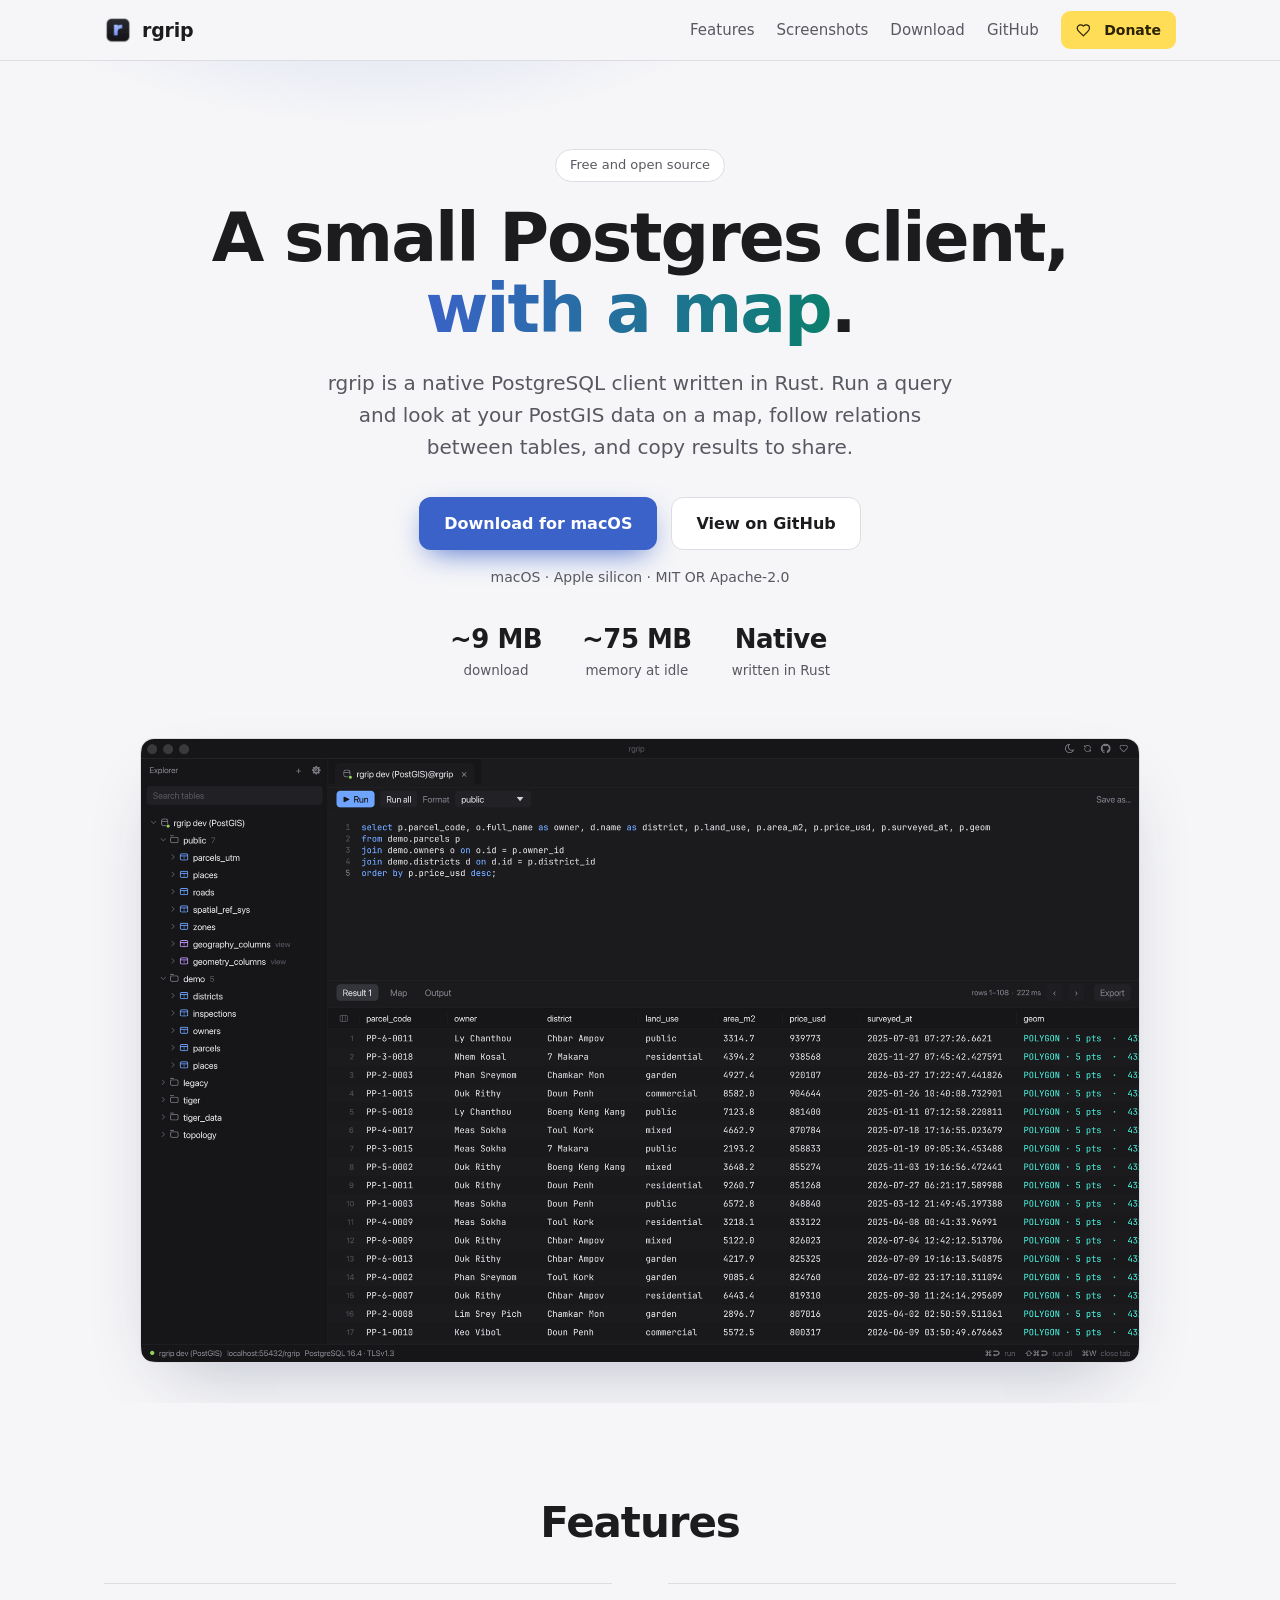
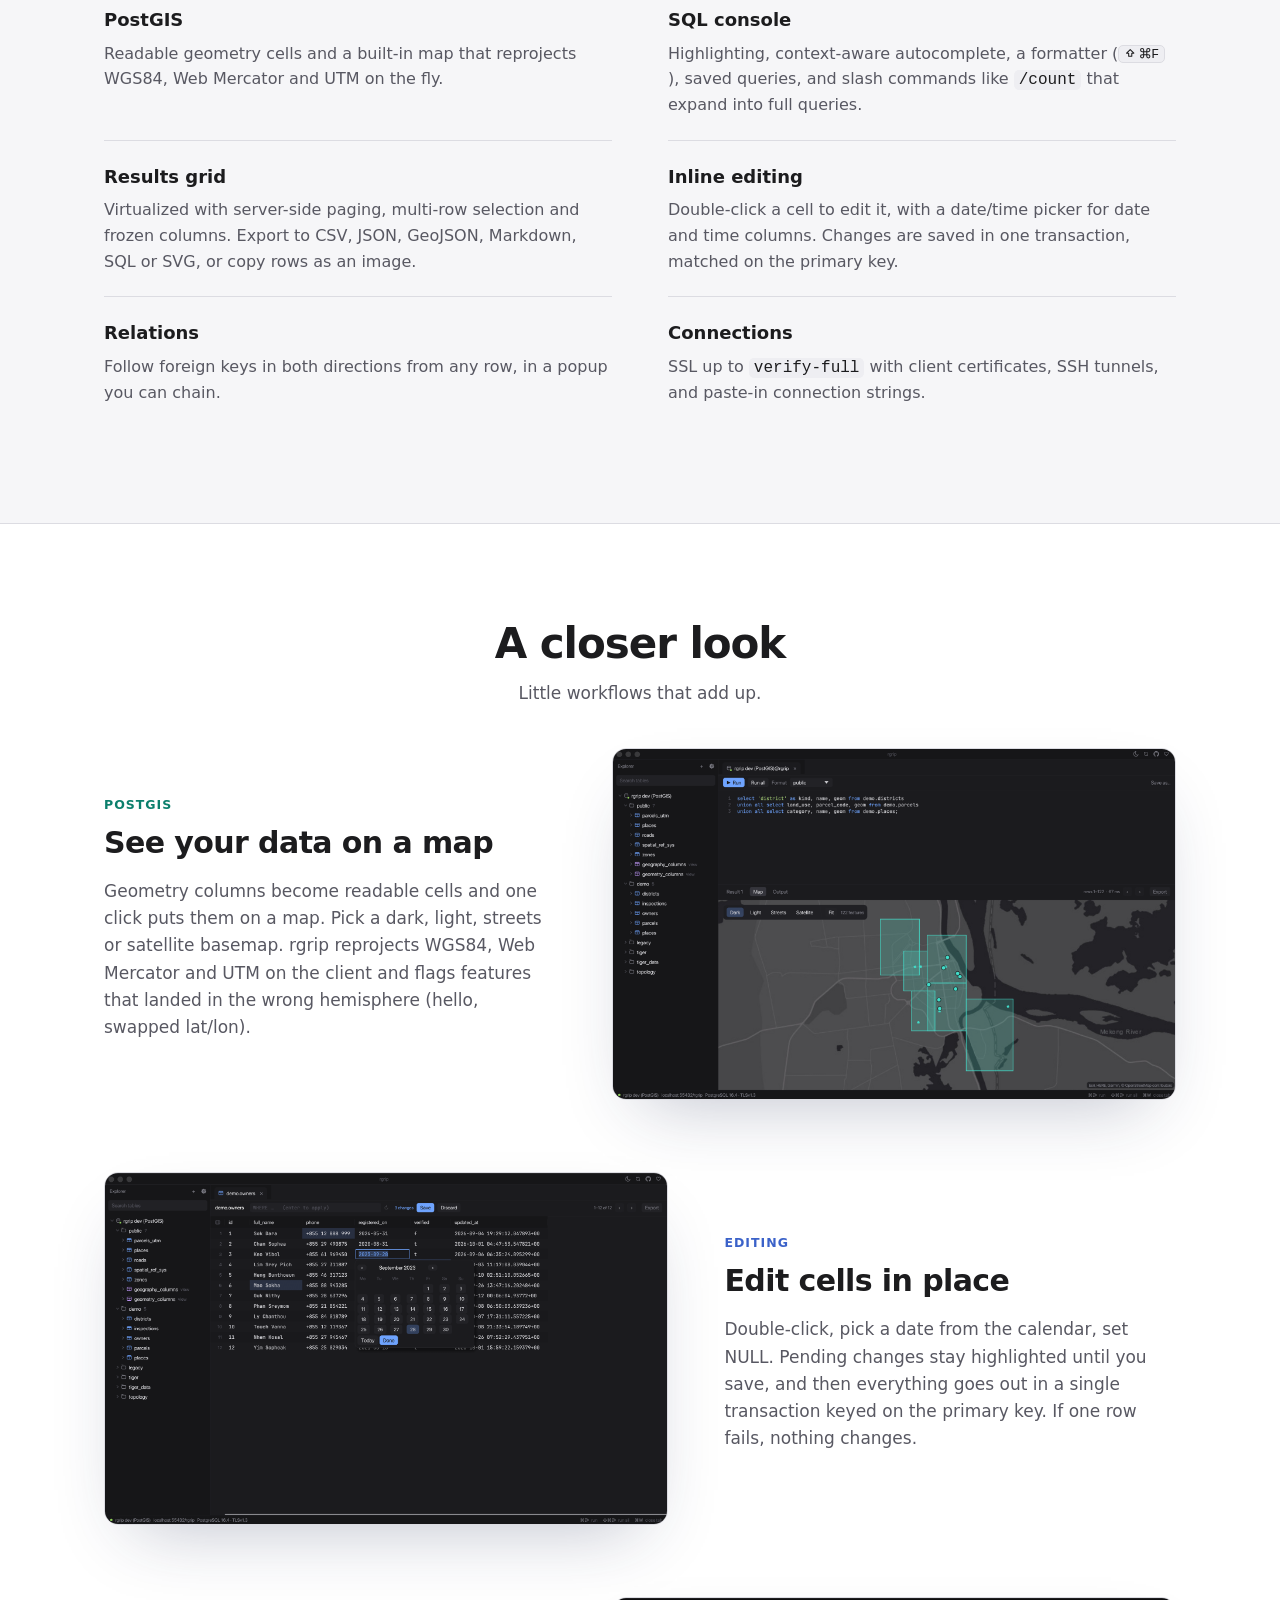
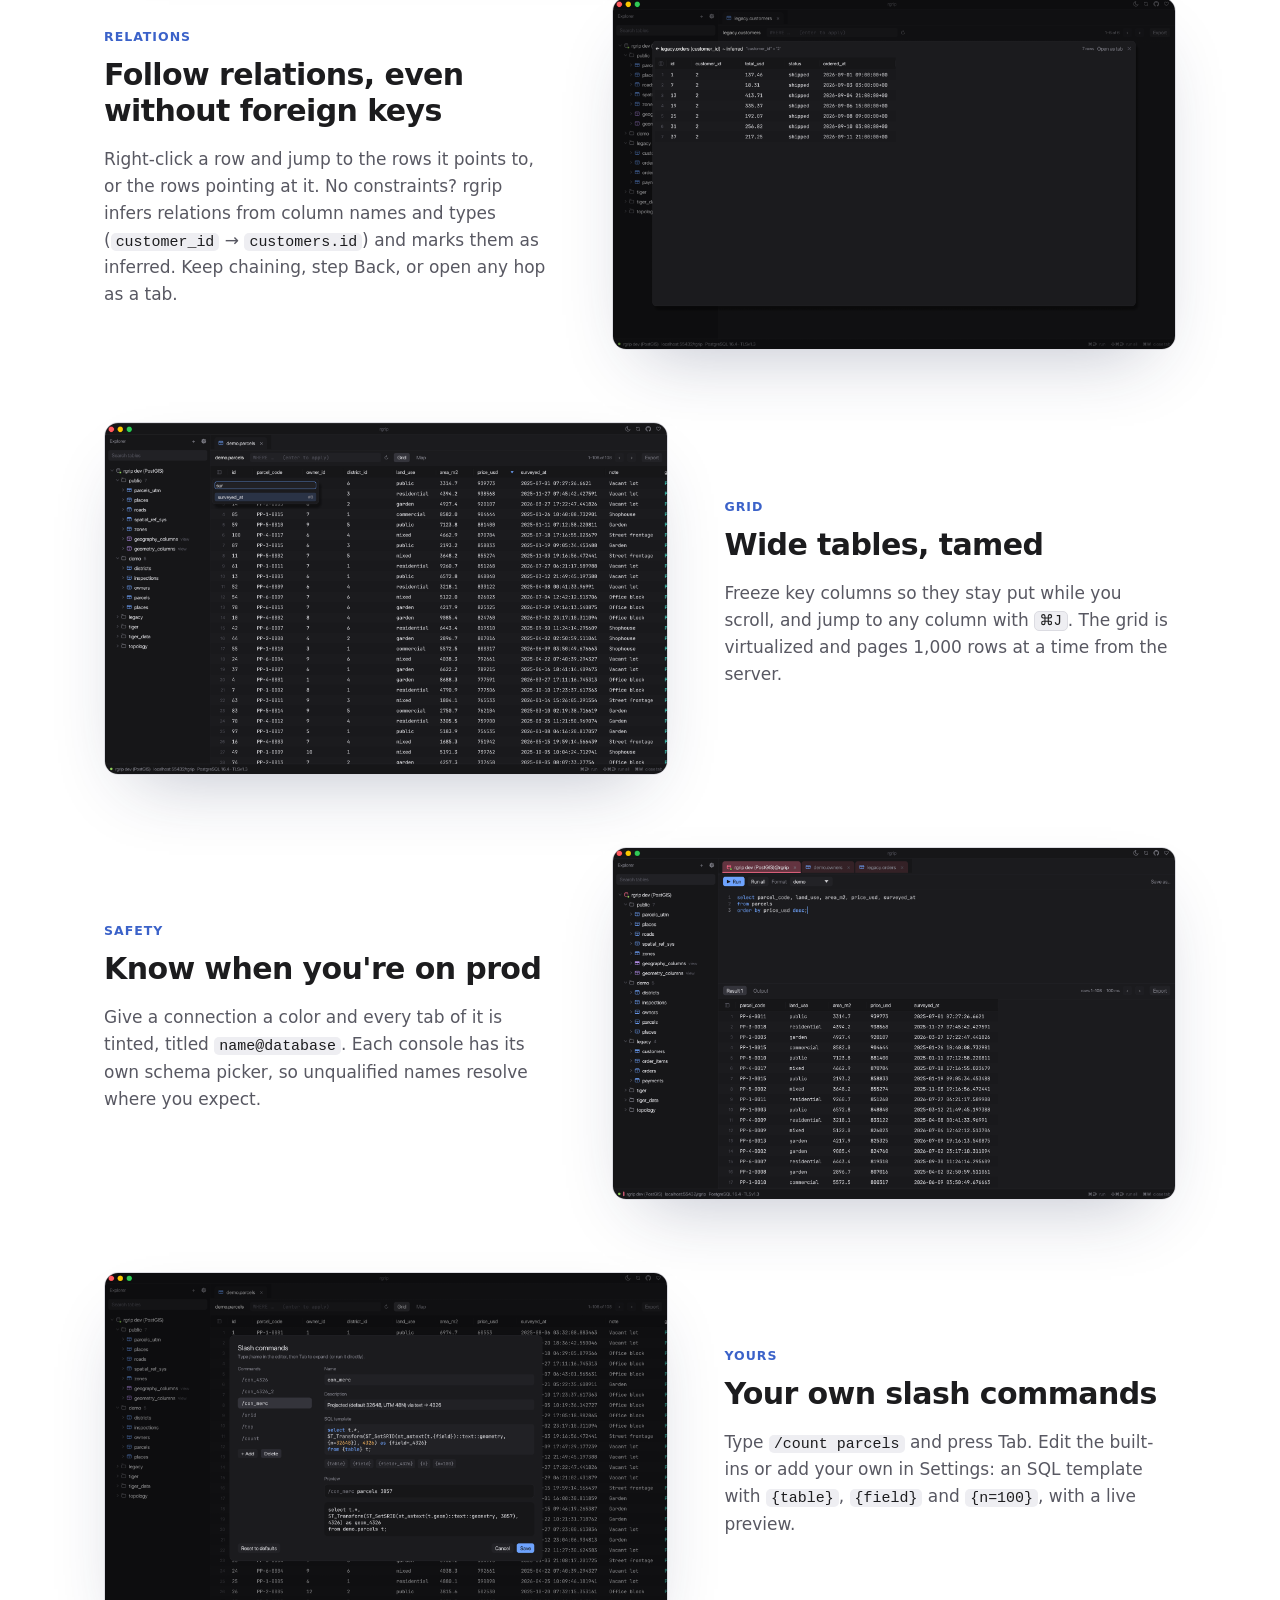
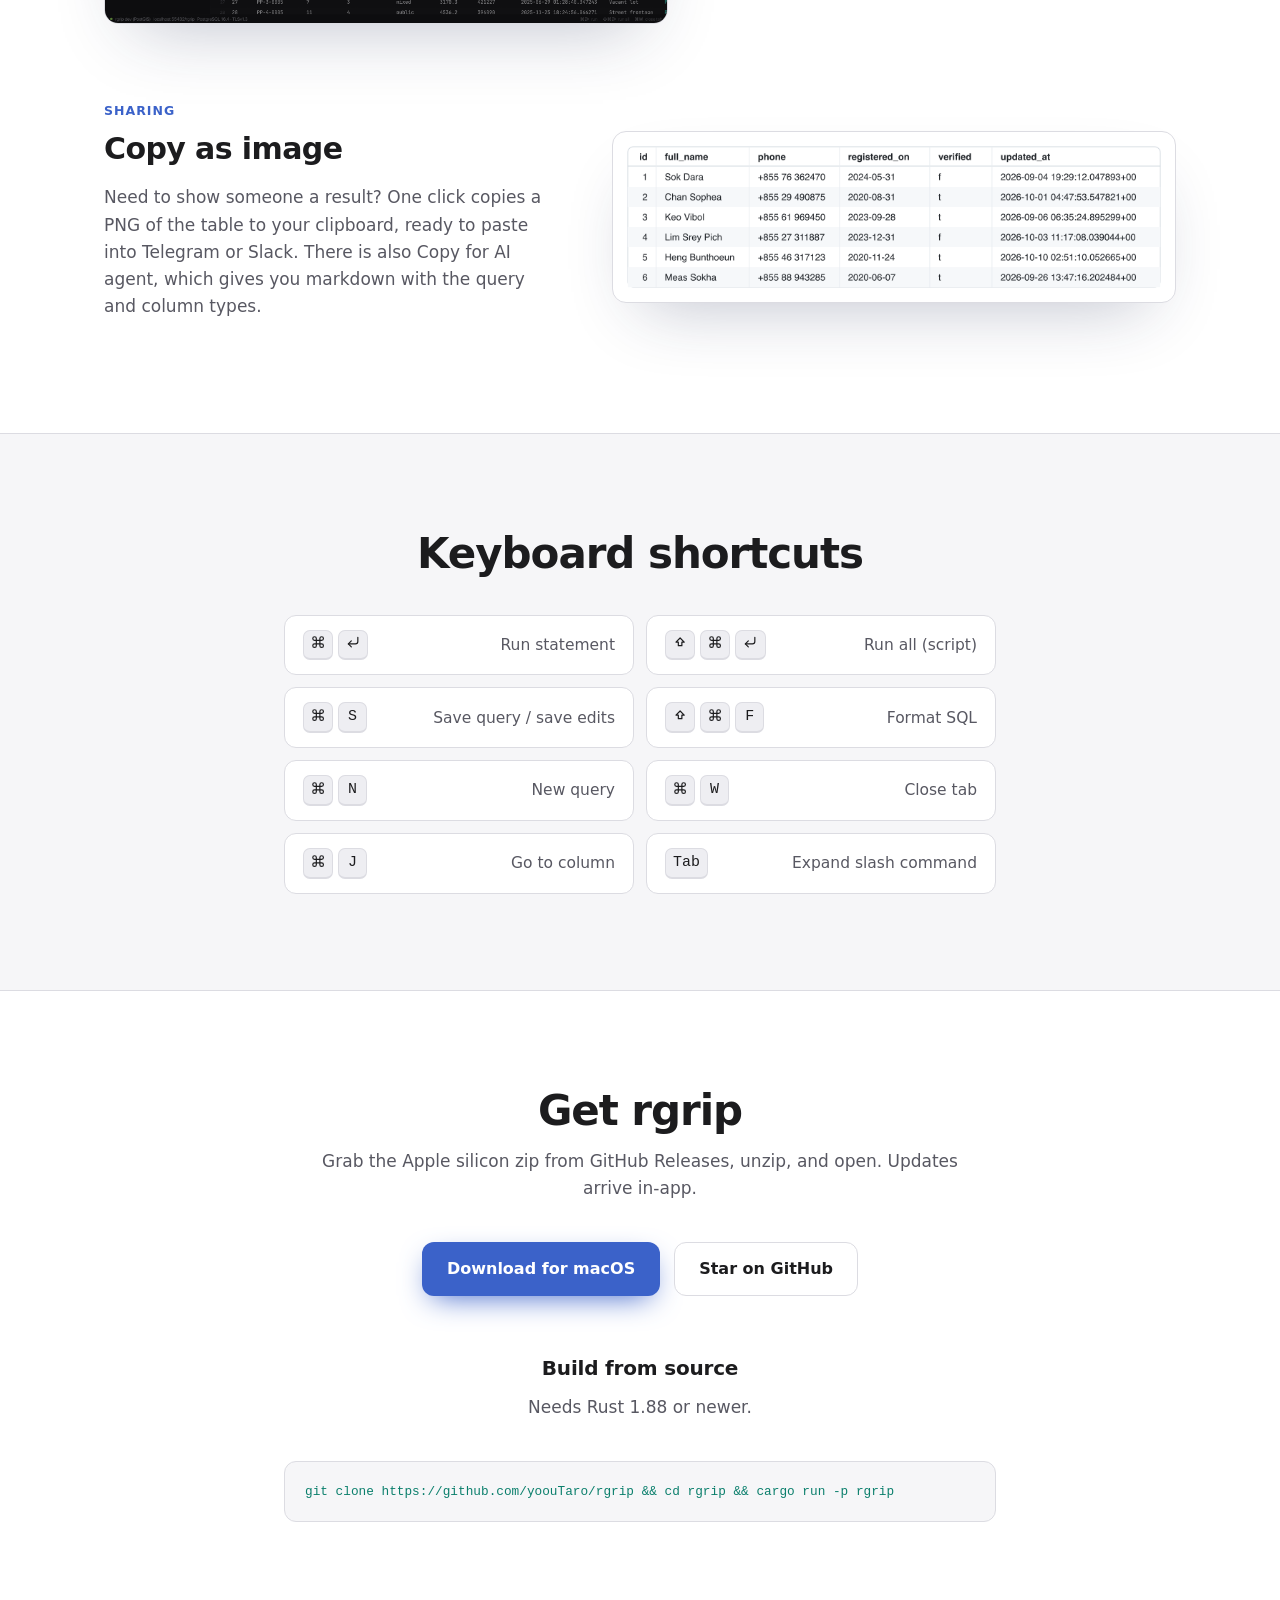
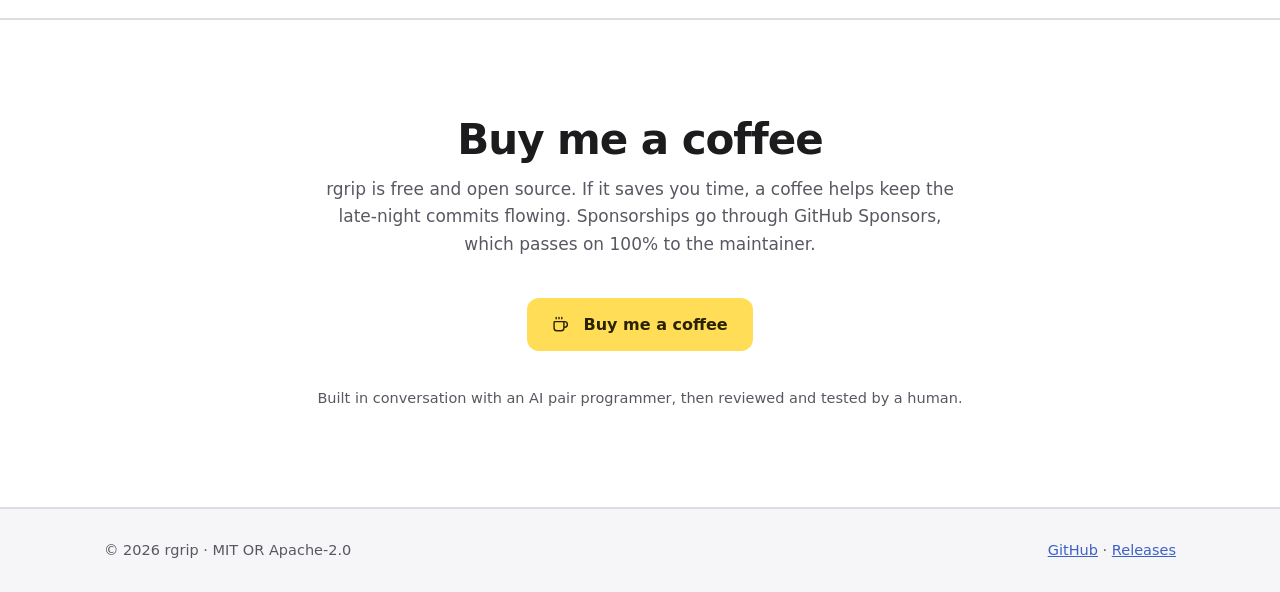
==== site/index.html @ be1cd4f1 "Site: modifier keys as line icons Co-Authored-By: Claude Opus 5.5 <noreply@anthropic.com>" ====
<!doctype html>
<html lang="en">
<head>
  <meta charset="utf-8">
  <meta name="viewport" content="width=device-width, initial-scale=1">
  <title>rgrip: a small Postgres client, with a map</title>
  <meta name="description" content="A small native PostgreSQL client with a built-in map for PostGIS data. Free and open source.">
  <meta name="theme-color" content="#1c1c1e">
  <link rel="icon" type="image/png" href="img/icon.png">
  <link rel="apple-touch-icon" href="img/icon.png">
  <link rel="canonical" href="https://yoouTaro.github.io/rgrip/">

  <meta property="og:type" content="website">
  <meta property="og:site_name" content="rgrip">
  <meta property="og:title" content="rgrip: a small Postgres client, with a map">
  <meta property="og:description" content="A small native PostgreSQL client with a built-in map for PostGIS data. Free and open source.">
  <meta property="og:url" content="https://yoouTaro.github.io/rgrip/">
  <meta property="og:image" content="https://yoouTaro.github.io/rgrip/img/hero.png">
  <meta name="twitter:card" content="summary_large_image">
  <meta name="twitter:title" content="rgrip: a small Postgres client, with a map">
  <meta name="twitter:description" content="A small native PostgreSQL client with a built-in map for PostGIS data. Free and open source.">
  <meta name="twitter:image" content="https://yoouTaro.github.io/rgrip/img/hero.png">

  <link rel="stylesheet" href="style.css">
  <script src="main.js" defer></script>
</head>
<body>
  <a class="skip" href="#main">Skip to content</a>

  <header class="nav">
    <div class="wrap nav-in">
      <a class="brand" href="#top" aria-label="rgrip home">
        <img src="img/icon.png" alt="" width="28" height="28"><span>rgrip</span>
      </a>
      <nav aria-label="Primary">
        <a href="#features">Features</a>
        <a href="#screenshots">Screenshots</a>
        <a href="#download">Download</a>
        <a href="https://github.com/yoouTaro/rgrip">GitHub</a>
        <!-- TODO: set Buy Me a Coffee username (single constant lives in main.js; the href below is a fallback) -->
        <a id="donate" class="btn btn-sm btn-coffee" data-donate href="https://github.com/sponsors/yoouTaro"><svg class="ico" viewBox="0 0 24 24" aria-hidden="true"><path d="M19 14c1.49-1.46 3-3.21 3-5.5A5.5 5.5 0 0 0 16.5 3c-1.76 0-3 .5-4.5 2-1.5-1.5-2.74-2-4.5-2A5.5 5.5 0 0 0 2 8.5c0 2.3 1.5 4.05 3 5.5l7 7Z"/></svg>Donate</a>
      </nav>
    </div>
  </header>

  <main id="main">
    <section class="hero" id="top">
      <div class="wrap">
        <p class="eyebrow">Free and open source</p>
        <h1>A small Postgres client, <span class="grad">with a map</span>.</h1>
        <p class="lead">rgrip is a native PostgreSQL client written in Rust. Run a query and look at your PostGIS data on a map, follow relations between tables, and copy results to share.</p>
        <div class="cta">
          <a class="btn btn-primary" data-download href="https://github.com/yoouTaro/rgrip/releases">Download for macOS</a>
          <a class="btn btn-ghost" href="https://github.com/yoouTaro/rgrip">View on GitHub</a>
        </div>
        <p class="fine">macOS · Apple silicon · MIT OR Apache-2.0</p>
        <ul class="stats" aria-label="Measured on rgrip 0.0.7">
          <li><b>~9 MB</b><span>download</span></li>
          <li><b>~75 MB</b><span>memory at idle</span></li>
          <li><b>Native</b><span>written in Rust</span></li>
        </ul>
        <figure class="shot shot-hero">
          <img src="img/hero.png" alt="rgrip main window: schema explorer, SQL console and results grid" width="1600" height="1000" fetchpriority="high">
        </figure>
      </div>
    </section>

    <section id="features" class="section">
      <div class="wrap">
        <h2>Features</h2>
        <dl class="features">
          <div><dt>PostGIS</dt><dd>Readable geometry cells and a built-in map that reprojects WGS84, Web Mercator and UTM on the fly.</dd></div>
          <div><dt>SQL console</dt><dd>Highlighting, context-aware autocomplete, a formatter (<kbd class="k"><svg class="kicon" viewBox="0 0 24 24" aria-label="Shift"><path d="M9 18v-6H5l7-7 7 7h-4v6H9z"/></svg><svg class="kicon" viewBox="0 0 24 24" aria-label="Command"><path d="M15 6v12a3 3 0 1 0 3-3H6a3 3 0 1 0 3 3V6a3 3 0 1 0-3 3h12a3 3 0 1 0-3-3"/></svg>F</kbd>), saved queries, and slash commands like <code>/count</code> that expand into full queries.</dd></div>
          <div><dt>Results grid</dt><dd>Virtualized with server-side paging, multi-row selection and frozen columns. Export to CSV, JSON, GeoJSON, Markdown, SQL or SVG, or copy rows as an image.</dd></div>
          <div><dt>Inline editing</dt><dd>Double-click a cell to edit it, with a date/time picker for date and time columns. Changes are saved in one transaction, matched on the primary key.</dd></div>
          <div><dt>Relations</dt><dd>Follow foreign keys in both directions from any row, in a popup you can chain.</dd></div>
          <div><dt>Connections</dt><dd>SSL up to <code>verify-full</code> with client certificates, SSH tunnels, and paste-in connection strings.</dd></div>
        </dl>
      </div>
    </section>

    <section id="screenshots" class="section alt">
      <div class="wrap">
        <h2>A closer look</h2>
        <p class="sub">Little workflows that add up.</p>

        <div class="row">
          <div class="txt">
            <p class="tag geo">PostGIS</p>
            <h3>See your data on a map</h3>
            <p>Geometry columns become readable cells and one click puts them on a map. Pick a dark, light, streets or satellite basemap. rgrip reprojects WGS84, Web Mercator and UTM on the client and flags features that landed in the wrong hemisphere (hello, swapped lat/lon).</p>
          </div>
          <figure class="shot"><img src="img/map.png" alt="PostGIS map view with feature popup" width="1600" height="1000" loading="lazy"></figure>
        </div>

        <div class="row rev">
          <div class="txt">
            <p class="tag">Editing</p>
            <h3>Edit cells in place</h3>
            <p>Double-click, pick a date from the calendar, set NULL. Pending changes stay highlighted until you save, and then everything goes out in a single transaction keyed on the primary key. If one row fails, nothing changes.</p>
          </div>
          <figure class="shot"><img src="img/edit.png" alt="Inline cell editing with a date picker" width="1600" height="1000" loading="lazy"></figure>
        </div>

        <div class="row">
          <div class="txt">
            <p class="tag">Relations</p>
            <h3>Follow relations, even without foreign keys</h3>
            <p>Right-click a row and jump to the rows it points to, or the rows pointing at it. No constraints? rgrip infers relations from column names and types (<code>customer_id</code> → <code>customers.id</code>) and marks them as inferred. Keep chaining, step Back, or open any hop as a tab.</p>
          </div>
          <figure class="shot"><img src="img/inferred.png" alt="Related rows found through an inferred relation" width="1600" height="1000" loading="lazy"></figure>
        </div>

        <div class="row rev">
          <div class="txt">
            <p class="tag">Grid</p>
            <h3>Wide tables, tamed</h3>
            <p>Freeze key columns so they stay put while you scroll, and jump to any column with <kbd class="k"><svg class="kicon" viewBox="0 0 24 24" aria-label="Command"><path d="M15 6v12a3 3 0 1 0 3-3H6a3 3 0 1 0 3 3V6a3 3 0 1 0-3 3h12a3 3 0 1 0-3-3"/></svg>J</kbd>. The grid is virtualized and pages 1,000 rows at a time from the server.</p>
          </div>
          <figure class="shot"><img src="img/goto.png" alt="Go to column search over a sorted table" width="1600" height="1000" loading="lazy"></figure>
        </div>

        <div class="row">
          <div class="txt">
            <p class="tag">Safety</p>
            <h3>Know when you're on prod</h3>
            <p>Give a connection a color and every tab of it is tinted, titled <code>name@database</code>. Each console has its own schema picker, so unqualified names resolve where you expect.</p>
          </div>
          <figure class="shot"><img src="img/tabs.png" alt="Red-tinted production tabs and the console schema picker" width="1600" height="1000" loading="lazy"></figure>
        </div>

        <div class="row rev">
          <div class="txt">
            <p class="tag">Yours</p>
            <h3>Your own slash commands</h3>
            <p>Type <code>/count parcels</code> and press Tab. Edit the built-ins or add your own in Settings: an SQL template with <code>{table}</code>, <code>{field}</code> and <code>{n=100}</code>, with a live preview.</p>
          </div>
          <figure class="shot"><img src="img/commands.png" alt="Slash command editor with a live preview" width="1600" height="1000" loading="lazy"></figure>
        </div>

        <div class="row">
          <div class="txt">
            <p class="tag">Sharing</p>
            <h3>Copy as image</h3>
            <p>Need to show someone a result? One click copies a PNG of the table to your clipboard, ready to paste into Telegram or Slack. There is also Copy for AI agent, which gives you markdown with the query and column types.</p>
          </div>
          <figure class="shot shot-wide"><img src="img/copy-image.png" alt="A table copied as a PNG image" width="1691" height="396" loading="lazy"></figure>
        </div>
      </div>
    </section>

    <section id="shortcuts" class="section">
      <div class="wrap narrow">
        <h2>Keyboard shortcuts</h2>
        <dl class="keys">
          <div><dt><kbd><svg class="kicon" viewBox="0 0 24 24" aria-label="Command"><path d="M15 6v12a3 3 0 1 0 3-3H6a3 3 0 1 0 3 3V6a3 3 0 1 0-3 3h12a3 3 0 1 0-3-3"/></svg></kbd><kbd><svg class="kicon" viewBox="0 0 24 24" aria-label="Return"><polyline points="9 10 4 15 9 20"/><path d="M20 4v7a4 4 0 0 1-4 4H4"/></svg></kbd></dt><dd>Run statement</dd></div>
          <div><dt><kbd><svg class="kicon" viewBox="0 0 24 24" aria-label="Shift"><path d="M9 18v-6H5l7-7 7 7h-4v6H9z"/></svg></kbd><kbd><svg class="kicon" viewBox="0 0 24 24" aria-label="Command"><path d="M15 6v12a3 3 0 1 0 3-3H6a3 3 0 1 0 3 3V6a3 3 0 1 0-3 3h12a3 3 0 1 0-3-3"/></svg></kbd><kbd><svg class="kicon" viewBox="0 0 24 24" aria-label="Return"><polyline points="9 10 4 15 9 20"/><path d="M20 4v7a4 4 0 0 1-4 4H4"/></svg></kbd></dt><dd>Run all (script)</dd></div>
          <div><dt><kbd><svg class="kicon" viewBox="0 0 24 24" aria-label="Command"><path d="M15 6v12a3 3 0 1 0 3-3H6a3 3 0 1 0 3 3V6a3 3 0 1 0-3 3h12a3 3 0 1 0-3-3"/></svg></kbd><kbd>S</kbd></dt><dd>Save query / save edits</dd></div>
          <div><dt><kbd><svg class="kicon" viewBox="0 0 24 24" aria-label="Shift"><path d="M9 18v-6H5l7-7 7 7h-4v6H9z"/></svg></kbd><kbd><svg class="kicon" viewBox="0 0 24 24" aria-label="Command"><path d="M15 6v12a3 3 0 1 0 3-3H6a3 3 0 1 0 3 3V6a3 3 0 1 0-3 3h12a3 3 0 1 0-3-3"/></svg></kbd><kbd>F</kbd></dt><dd>Format SQL</dd></div>
          <div><dt><kbd><svg class="kicon" viewBox="0 0 24 24" aria-label="Command"><path d="M15 6v12a3 3 0 1 0 3-3H6a3 3 0 1 0 3 3V6a3 3 0 1 0-3 3h12a3 3 0 1 0-3-3"/></svg></kbd><kbd>N</kbd></dt><dd>New query</dd></div>
          <div><dt><kbd><svg class="kicon" viewBox="0 0 24 24" aria-label="Command"><path d="M15 6v12a3 3 0 1 0 3-3H6a3 3 0 1 0 3 3V6a3 3 0 1 0-3 3h12a3 3 0 1 0-3-3"/></svg></kbd><kbd>W</kbd></dt><dd>Close tab</dd></div>
          <div><dt><kbd><svg class="kicon" viewBox="0 0 24 24" aria-label="Command"><path d="M15 6v12a3 3 0 1 0 3-3H6a3 3 0 1 0 3 3V6a3 3 0 1 0-3 3h12a3 3 0 1 0-3-3"/></svg></kbd><kbd>J</kbd></dt><dd>Go to column</dd></div>
          <div><dt><kbd>Tab</kbd></dt><dd>Expand slash command</dd></div>
        </dl>
      </div>
    </section>

    <section id="download" class="section alt">
      <div class="wrap narrow center">
        <h2>Get rgrip</h2>
        <p class="sub">Grab the Apple silicon zip from GitHub Releases, unzip, and open. Updates arrive in-app.</p>
        <div class="cta center-cta">
          <a class="btn btn-primary" data-download href="https://github.com/yoouTaro/rgrip/releases">Download for macOS</a>
          <a class="btn btn-ghost" href="https://github.com/yoouTaro/rgrip">Star on GitHub</a>
        </div>
        <h3 class="mt">Build from source</h3>
        <p class="sub">Needs Rust 1.88 or newer.</p>
        <pre class="code" tabindex="0"><code>git clone https://github.com/yoouTaro/rgrip &amp;&amp; cd rgrip &amp;&amp; cargo run -p rgrip</code></pre>
      </div>
    </section>

    <section id="support" class="section alt">
      <div class="wrap narrow center">
        <h2>Buy me a coffee</h2>
        <p class="sub">rgrip is free and open source. If it saves you time, a coffee helps keep the late-night commits flowing. Sponsorships go through GitHub Sponsors, which passes on 100% to the maintainer.</p>
        <a class="btn btn-coffee" data-donate href="https://github.com/sponsors/yoouTaro"><svg class="ico" viewBox="0 0 24 24" aria-hidden="true"><path d="M10 2v2"/><path d="M14 2v2"/><path d="M16 8a1 1 0 0 1 1 1v8a4 4 0 0 1-4 4H7a4 4 0 0 1-4-4V9a1 1 0 0 1 1-1h14a4 4 0 1 1 0 8h-1"/><path d="M6 2v2"/></svg>Buy me a coffee</a>
        <p class="vibe">Built in conversation with an AI pair programmer, then reviewed and tested by a human.</p>
      </div>
    </section>
  </main>

  <footer class="footer">
    <div class="wrap foot-in">
      <span>© <span id="year">2026</span> rgrip · MIT OR Apache-2.0</span>
      <span><a href="https://github.com/yoouTaro/rgrip">GitHub</a> · <a href="https://github.com/yoouTaro/rgrip/releases">Releases</a></span>
    </div>
  </footer>
</body>
</html>
---- site/style.css ----
:root{
  --bg:#1c1c1e;--surface:#232326;--surface2:#2b2b30;--line:#38383d;
  --text:#ececf0;--muted:#a1a1aa;--accent:#7aa2f7;--geo:#5fd3bc;--on-accent:#101216;
  --shadow:0 30px 80px -30px rgba(0,0,0,.7);
  --font:-apple-system,BlinkMacSystemFont,"SF Pro Text","Segoe UI",Inter,Roboto,system-ui,sans-serif;
  --mono:ui-monospace,"SF Mono",Menlo,Consolas,monospace;
  color-scheme:dark;
}
@media (prefers-color-scheme:light){
  :root{--bg:#f6f6f8;--surface:#fff;--surface2:#eeeef2;--line:#dcdce2;--text:#1c1c1e;--muted:#585862;
    --accent:#3b62c9;--geo:#0b7f6c;--on-accent:#fff;--shadow:0 30px 70px -30px rgba(30,40,80,.3);color-scheme:light}
}
*{box-sizing:border-box}
html{scroll-behavior:smooth;scroll-padding-top:72px}
body{margin:0;background:var(--bg);color:var(--text);font:17px/1.6 var(--font);-webkit-font-smoothing:antialiased}
img{max-width:100%;height:auto;display:block}
a{color:var(--accent)}
:focus-visible{outline:2px solid var(--accent);outline-offset:3px;border-radius:6px}
.skip{position:absolute;left:-999px;top:8px;background:var(--accent);color:var(--on-accent);padding:8px 14px;border-radius:8px;z-index:100}
.skip:focus{left:8px}
.wrap{max-width:1120px;margin:0 auto;padding:0 24px}
.narrow{max-width:760px}
.center{text-align:center}

.nav{position:sticky;top:0;z-index:50;backdrop-filter:saturate(1.4) blur(14px);
  background:color-mix(in srgb,var(--bg) 78%,transparent);border-bottom:1px solid var(--line)}
.nav-in{display:flex;align-items:center;justify-content:space-between;height:60px}
.brand{display:flex;align-items:center;gap:10px;color:var(--text);text-decoration:none;font-weight:700;font-size:19px;letter-spacing:-.01em}
.brand img{border-radius:7px}
.nav nav{display:flex;align-items:center;gap:22px}
.nav nav a:not(.btn){color:var(--muted);text-decoration:none;font-size:15px}
.nav nav a:not(.btn):hover{color:var(--text)}

.btn{display:inline-flex;align-items:center;justify-content:center;gap:8px;padding:13px 24px;border-radius:12px;
  font-weight:600;font-size:16px;text-decoration:none;border:1px solid transparent;
  transition:transform .15s ease,box-shadow .2s ease,background .2s ease}
.btn:hover{transform:translateY(-2px)}
.btn-sm{padding:7px 14px;font-size:14px;border-radius:9px}
.btn-primary{background:var(--accent);color:var(--on-accent);box-shadow:0 10px 30px -10px var(--accent)}
.btn-ghost{background:var(--surface);color:var(--text);border-color:var(--line)}
.btn-ghost:hover{background:var(--surface2)}
.btn-coffee{background:#ffdd57;color:#2a2200}
.btn-coffee:hover{box-shadow:0 10px 28px -10px #ffdd57}

.hero{padding:88px 0 40px;text-align:center;position:relative;overflow:hidden}
.hero::before{content:"";position:absolute;inset:-20% 0 auto 0;height:620px;z-index:-1;
  background:radial-gradient(600px 300px at 30% 20%,color-mix(in srgb,var(--accent) 22%,transparent),transparent 70%),
             radial-gradient(520px 280px at 72% 10%,color-mix(in srgb,var(--geo) 18%,transparent),transparent 70%)}
.eyebrow{display:inline-block;margin:0 0 20px;padding:5px 14px;border:1px solid var(--line);border-radius:99px;color:var(--muted);font-size:13px;background:var(--surface)}
h1{font-size:clamp(36px,6.2vw,68px);line-height:1.05;letter-spacing:-.03em;margin:0 auto 22px;max-width:15em}
.grad{background:linear-gradient(100deg,var(--accent),var(--geo));-webkit-background-clip:text;background-clip:text;color:transparent}
.lead{font-size:clamp(17px,2vw,20px);color:var(--muted);max-width:640px;margin:0 auto 34px}
.cta{display:flex;gap:14px;justify-content:center;flex-wrap:wrap}
.fine{color:var(--muted);font-size:14px;margin:16px 0 0}

.shot{margin:0;background:var(--surface);border:1px solid var(--line);border-radius:14px;overflow:hidden;
  aspect-ratio:16/10;box-shadow:var(--shadow);position:relative}
.shot img{width:100%;height:100%;object-fit:cover}
/* Wide table image: show it whole on a light card, like it pastes. */
.shot.shot-wide{aspect-ratio:auto;background:#fff;padding:14px}
.shot-wide img{height:auto;object-fit:contain}
.shot-hero{margin:56px auto 0;max-width:1000px}
/* placeholder shown while/if the screenshot is missing: alt text renders inside the framed box */
.shot img{color:var(--muted);font-size:14px;text-align:center}
.shot::before{content:"";position:absolute;inset:0;
  background:repeating-linear-gradient(135deg,transparent 0 14px,color-mix(in srgb,var(--line) 35%,transparent) 14px 15px)}
.shot img{position:relative}

.section{padding:96px 0}
.section.alt{background:var(--surface);border-block:1px solid var(--line)}
h2{font-size:clamp(28px,4vw,42px);letter-spacing:-.025em;line-height:1.15;margin:0 0 12px}
.center h2,.section>.wrap>h2,.section>.wrap>.sub{text-align:center}
.sub{color:var(--muted);margin:0 0 40px;max-width:640px}
.section>.wrap>.sub,.center .sub{margin-inline:auto}
h3{font-size:20px;margin:0 0 10px;letter-spacing:-.01em}

.alt 
code,kbd{font-family:var(--mono);font-size:.88em}
code{background:var(--surface2);padding:1px 5px;border-radius:5px;color:var(--text);line-height:1}
kbd{display:inline-block;min-width:1.9em;text-align:center;padding:2px 7px;border:1px solid var(--line);border-bottom-width:2px;border-radius:7px;background:var(--surface2);color:var(--text)}
.row{display:grid;grid-template-columns:1fr 1.25fr;gap:56px;align-items:center;margin-top:72px}
.row:first-of-type{margin-top:16px}
.row.rev{grid-template-columns:1.25fr 1fr}
.row.rev .txt{order:2}
.row p{color:var(--muted)}
.tag{display:inline-block;margin:0 0 10px!important;font-size:12.5px;font-weight:700;letter-spacing:.08em;text-transform:uppercase;color:var(--accent)!important}
.tag.geo{color:var(--geo)!important}
.row h3{font-size:clamp(23px,3vw,30px);letter-spacing:-.02em;line-height:1.2}

.keys{display:grid;grid-template-columns:repeat(auto-fit,minmax(300px,1fr));gap:12px;margin:36px 0 0}
.keys div{display:flex;align-items:center;justify-content:space-between;gap:16px;background:var(--surface);border:1px solid var(--line);border-radius:12px;padding:14px 18px}
.keys dt{display:flex;gap:5px;margin:0}
.keys dd{margin:0;color:var(--muted);font-size:15.5px;text-align:right}
.keys kbd{margin:0}

.mt{margin-top:56px}
.code{background:var(--bg);border:1px solid var(--line);border-radius:12px;padding:18px 20px;overflow-x:auto;text-align:left;margin:0;font-family:var(--mono);font-size:14.5px}
.code code{background:none;padding:0;color:var(--geo);white-space:nowrap}
.center-cta{margin-top:8px}
.vibe{margin:36px 0 0;color:var(--muted);font-size:14.5px}
.footer{border-top:1px solid var(--line);padding:30px 0;color:var(--muted);font-size:14.5px}
.foot-in{display:flex;justify-content:space-between;gap:12px;flex-wrap:wrap}

/* scroll-in animation (only when motion is OK and JS-free: pure CSS view timeline where supported) */
@media (prefers-reduced-motion:no-preference){
  @supports (animation-timeline:view()){
    .features div,.row,.shot-hero,.keys div{animation:rise both linear;animation-timeline:view();animation-range:entry 0% entry 35%}
    @keyframes rise{from{opacity:0;translate:0 24px}to{opacity:1;translate:0 0}}
  }
}
@media (prefers-reduced-motion:reduce){
  html{scroll-behavior:auto}
  *{transition:none!important;animation:none!important}
}

@media (max-width:860px){
  .row,.row.rev{grid-template-columns:1fr;gap:24px;margin-top:56px}
  .row.rev .txt{order:0}
  .section{padding:72px 0}
  .nav nav a:not(.btn):not([href="#download"]){display:none}
}
@media (max-width:480px){
  .nav nav{gap:14px}
  .hero{padding-top:56px}
  .btn{width:100%}
}

/* Features: a quiet two-column list. */
.features{display:grid;grid-template-columns:repeat(2,1fr);column-gap:56px;margin:36px 0 0}
.features div{padding:22px 0;border-top:1px solid var(--line)}
.features dt{font-weight:600;font-size:18px;margin-bottom:6px}
.features dd{margin:0;color:var(--muted);font-size:16px}
@media (max-width:760px){.features{grid-template-columns:1fr}}

/* Hero stats strip. */
.stats{list-style:none;display:flex;justify-content:center;flex-wrap:wrap;gap:12px 40px;margin:30px auto 0;padding:0}
.stats li{display:flex;flex-direction:column;align-items:center}
.stats b{font-size:26px;letter-spacing:-.02em}
.stats span{font-size:13.5px;color:var(--muted)}
.lead code{font-size:.85em}

/* Keys inside sentences: slim, so they don't push lines apart. */
kbd.k{min-width:0;padding:1px 5px;border-width:1px;border-radius:5px;font-size:.82em;line-height:1;vertical-align:.05em}
/* Line icons (Lucide). */
.ico{width:1.05em;height:1.05em;fill:none;stroke:currentColor;stroke-width:2;stroke-linecap:round;stroke-linejoin:round;vertical-align:-.15em;margin-right:.4em}
/* The striped placeholder sits behind images; the wide card has padding
   around its image, so hide it there. */
.shot.shot-wide::before{display:none}

/* Modifier keys as line icons (the font's ⌘ ⇧ ↩ glyphs render tiny). */
.kicon{width:.95em;height:.95em;fill:none;stroke:currentColor;stroke-width:2;stroke-linecap:round;stroke-linejoin:round;vertical-align:-.12em}
kbd .kicon + .kicon{margin-left:.15em}
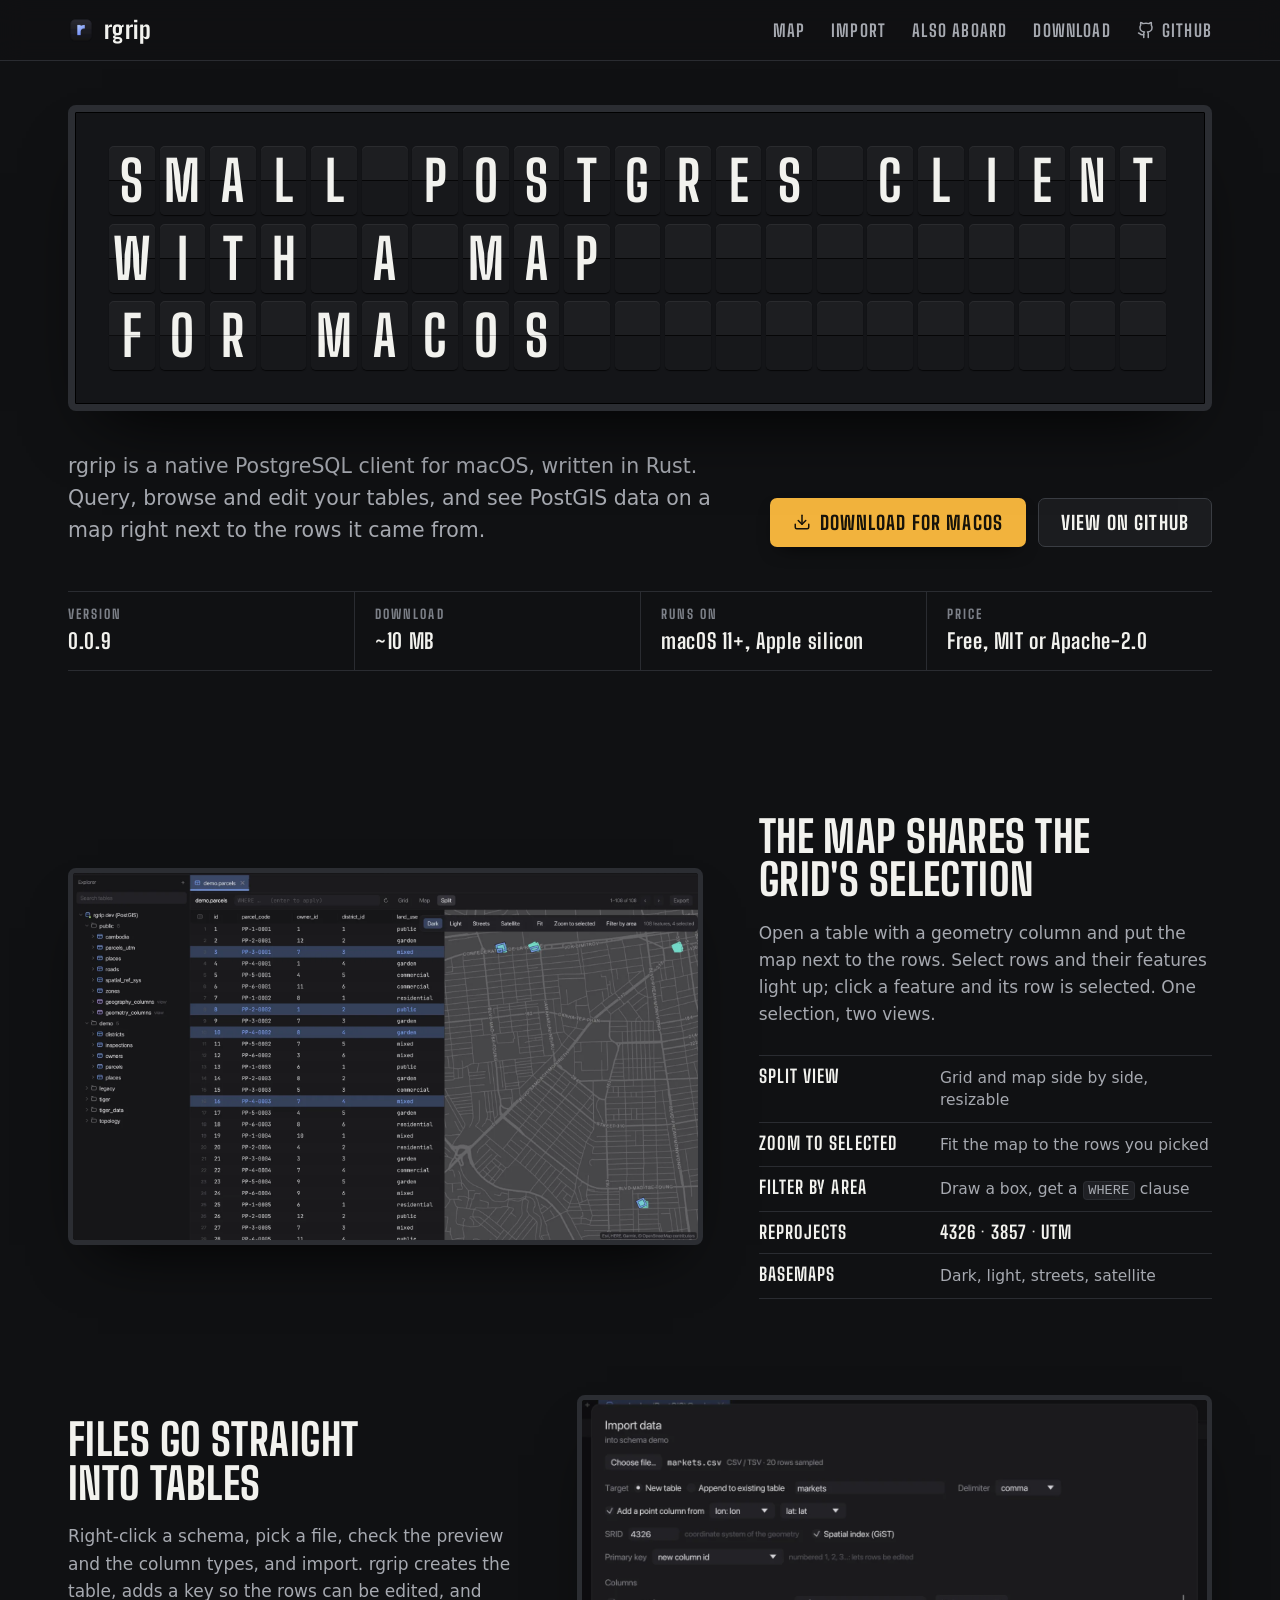
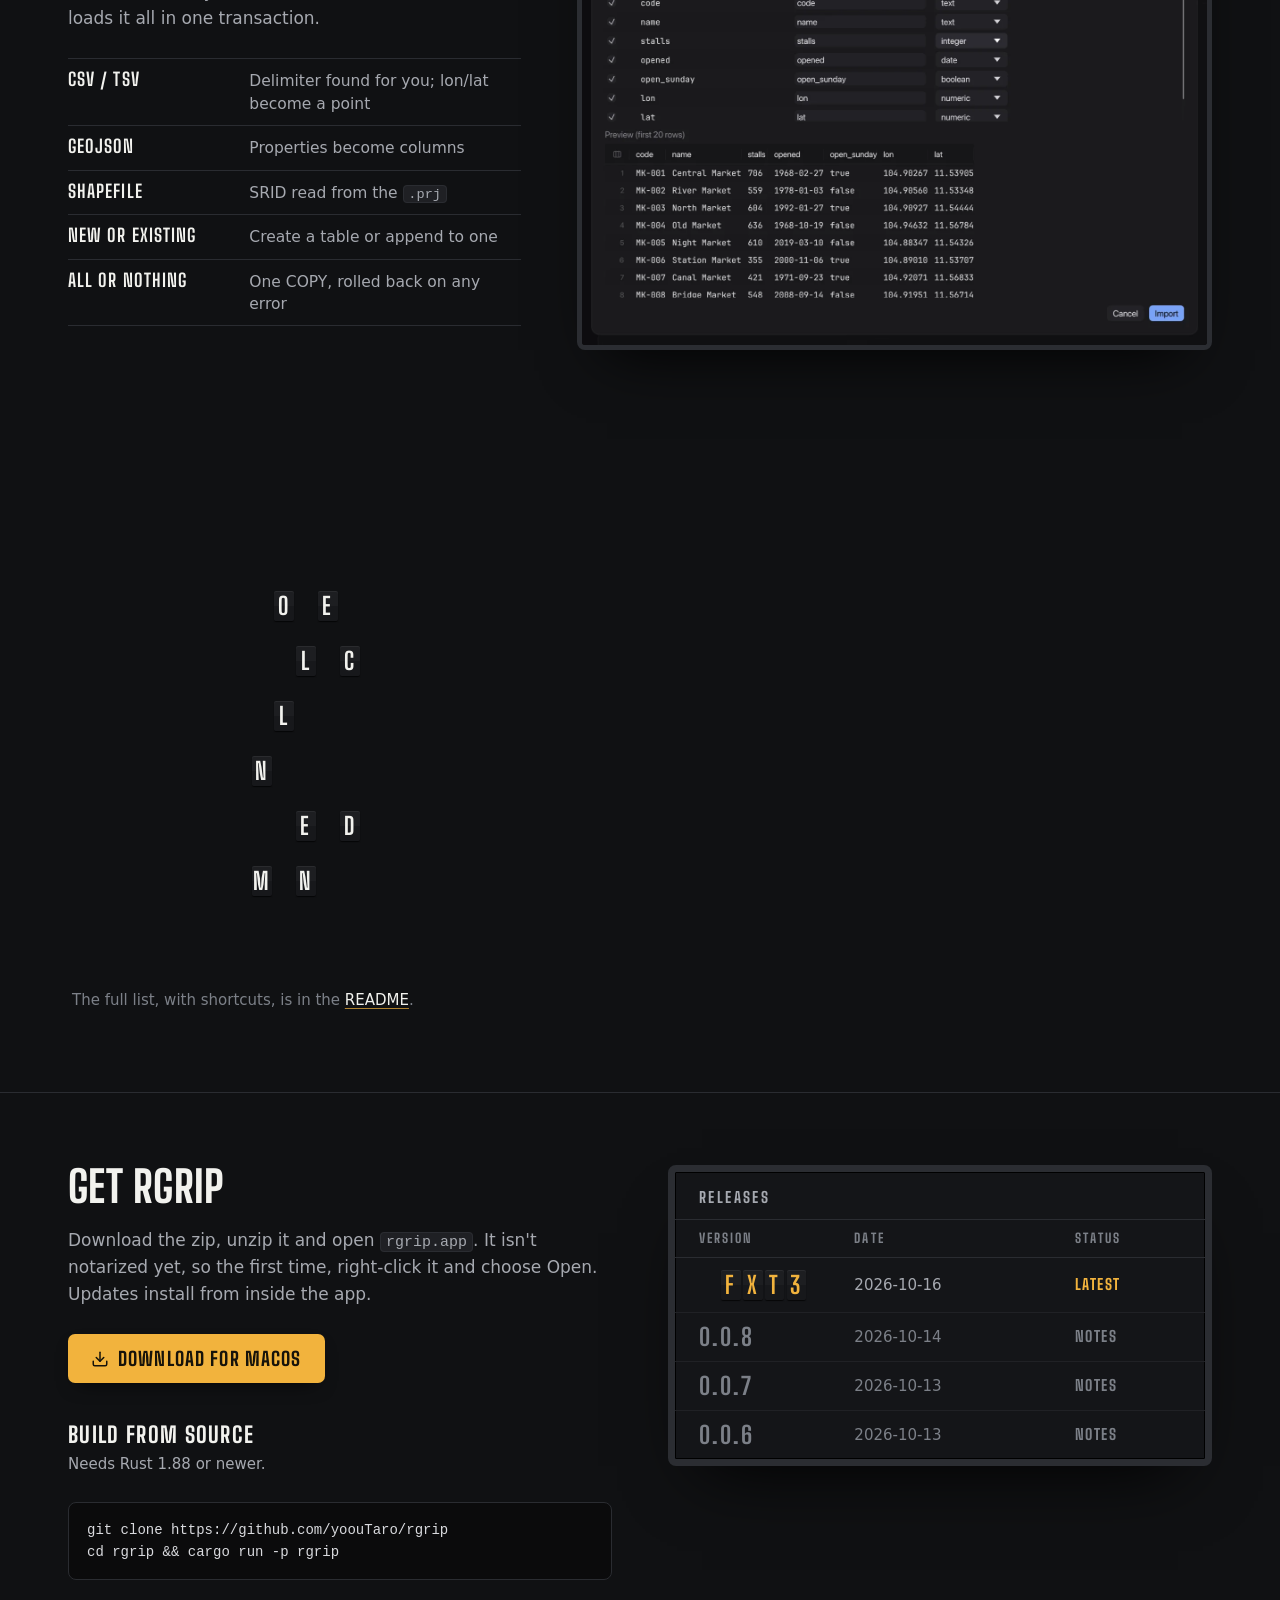
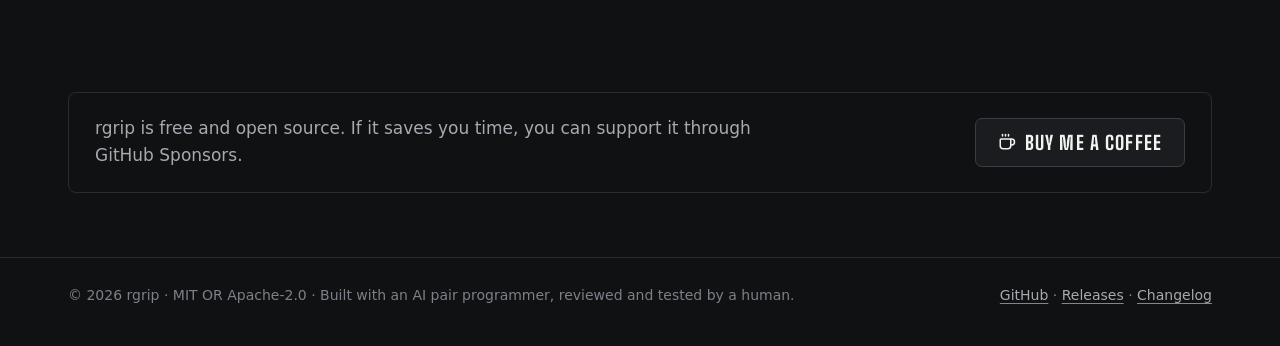
==== commit 2ee0be2c: "v0.0.9-alpha: linked map and grid, import, edit table, production safety; new site - Map and grid sh" ====
--- a/site/index.html
+++ b/site/index.html
@@ -4,8 +4,8 @@
   <meta charset="utf-8">
   <meta name="viewport" content="width=device-width, initial-scale=1">
   <title>rgrip: a small Postgres client, with a map</title>
-  <meta name="description" content="A small native PostgreSQL client with a built-in map for PostGIS data. Free and open source.">
-  <meta name="theme-color" content="#1c1c1e">
+  <meta name="description" content="A small native PostgreSQL client for macOS with a built-in map for PostGIS data. Free and open source.">
+  <meta name="theme-color" content="#101113">
   <link rel="icon" type="image/png" href="img/icon.png">
   <link rel="apple-touch-icon" href="img/icon.png">
   <link rel="canonical" href="https://yoouTaro.github.io/rgrip/">
@@ -13,32 +13,32 @@
   <meta property="og:type" content="website">
   <meta property="og:site_name" content="rgrip">
   <meta property="og:title" content="rgrip: a small Postgres client, with a map">
-  <meta property="og:description" content="A small native PostgreSQL client with a built-in map for PostGIS data. Free and open source.">
+  <meta property="og:description" content="A small native PostgreSQL client for macOS with a built-in map for PostGIS data. Free and open source.">
   <meta property="og:url" content="https://yoouTaro.github.io/rgrip/">
-  <meta property="og:image" content="https://yoouTaro.github.io/rgrip/img/hero.png">
+  <meta property="og:image" content="https://yoouTaro.github.io/rgrip/img/og.png">
   <meta name="twitter:card" content="summary_large_image">
   <meta name="twitter:title" content="rgrip: a small Postgres client, with a map">
-  <meta name="twitter:description" content="A small native PostgreSQL client with a built-in map for PostGIS data. Free and open source.">
-  <meta name="twitter:image" content="https://yoouTaro.github.io/rgrip/img/hero.png">
+  <meta name="twitter:description" content="A small native PostgreSQL client for macOS with a built-in map for PostGIS data. Free and open source.">
+  <meta name="twitter:image" content="https://yoouTaro.github.io/rgrip/img/og.png">
 
+  <link rel="preload" href="fonts/big-shoulders.woff" as="font" type="font/woff" crossorigin>
   <link rel="stylesheet" href="style.css">
   <script src="main.js" defer></script>
 </head>
 <body>
   <a class="skip" href="#main">Skip to content</a>
 
-  <header class="nav">
-    <div class="wrap nav-in">
-      <a class="brand" href="#top" aria-label="rgrip home">
-        <img src="img/icon.png" alt="" width="28" height="28"><span>rgrip</span>
+  <header class="top">
+    <div class="wrap top-in">
+      <a class="mark" href="#top" aria-label="rgrip home">
+        <img src="img/icon.png" alt="" width="26" height="26"><span>rgrip</span>
       </a>
       <nav aria-label="Primary">
-        <a href="#features">Features</a>
-        <a href="#screenshots">Screenshots</a>
+        <a href="#map">Map</a>
+        <a href="#import">Import</a>
+        <a href="#more">Also aboard</a>
         <a href="#download">Download</a>
-        <a href="https://github.com/yoouTaro/rgrip">GitHub</a>
-        <!-- TODO: set Buy Me a Coffee username (single constant lives in main.js; the href below is a fallback) -->
-        <a id="donate" class="btn btn-sm btn-coffee" data-donate href="https://github.com/sponsors/yoouTaro"><svg class="ico" viewBox="0 0 24 24" aria-hidden="true"><path d="M19 14c1.49-1.46 3-3.21 3-5.5A5.5 5.5 0 0 0 16.5 3c-1.76 0-3 .5-4.5 2-1.5-1.5-2.74-2-4.5-2A5.5 5.5 0 0 0 2 8.5c0 2.3 1.5 4.05 3 5.5l7 7Z"/></svg>Donate</a>
+        <a href="https://github.com/yoouTaro/rgrip" class="gh"><svg class="ico" viewBox="0 0 24 24" aria-hidden="true"><path d="M15 22v-4a4.8 4.8 0 0 0-1-3.5c3 0 6-2 6-5.5.08-1.25-.27-2.48-1-3.5.28-1.15.28-2.35 0-3.5 0 0-1 0-3 1.5-2.64-.5-5.36-.5-8 0C6 2 5 2 5 2c-.3 1.15-.3 2.35 0 3.5A5.403 5.403 0 0 0 4 9c0 3.5 3 5.5 6 5.5-.39.49-.68 1.05-.85 1.65-.17.6-.22 1.23-.15 1.85v4"/><path d="M9 18c-4.51 2-5-2-7-2"/></svg><span>GitHub</span></a>
       </nav>
     </div>
   </header>
@@ -46,153 +46,143 @@
   <main id="main">
     <section class="hero" id="top">
       <div class="wrap">
-        <p class="eyebrow">Free and open source</p>
-        <h1>A small Postgres client, <span class="grad">with a map</span>.</h1>
-        <p class="lead">rgrip is a native PostgreSQL client written in Rust. Run a query and look at your PostGIS data on a map, follow relations between tables, and copy results to share.</p>
-        <div class="cta">
-          <a class="btn btn-primary" data-download href="https://github.com/yoouTaro/rgrip/releases">Download for macOS</a>
-          <a class="btn btn-ghost" href="https://github.com/yoouTaro/rgrip">View on GitHub</a>
+        <div class="board board-hero">
+          <h1 class="flaps" data-flaps aria-label="A small Postgres client, with a map, for macOS">
+            <span class="row">SMALL POSTGRES CLIENT</span>
+            <span class="row">WITH A MAP</span>
+            <span class="row">FOR MACOS</span>
+          </h1>
         </div>
-        <p class="fine">macOS · Apple silicon · MIT OR Apache-2.0</p>
-        <ul class="stats" aria-label="Measured on rgrip 0.0.7">
-          <li><b>~9 MB</b><span>download</span></li>
-          <li><b>~75 MB</b><span>memory at idle</span></li>
-          <li><b>Native</b><span>written in Rust</span></li>
-        </ul>
-        <figure class="shot shot-hero">
-          <img src="img/hero.png" alt="rgrip main window: schema explorer, SQL console and results grid" width="1600" height="1000" fetchpriority="high">
-        </figure>
-      </div>
-    </section>
 
-    <section id="features" class="section">
-      <div class="wrap">
-        <h2>Features</h2>
-        <dl class="features">
-          <div><dt>PostGIS</dt><dd>Readable geometry cells and a built-in map that reprojects WGS84, Web Mercator and UTM on the fly.</dd></div>
-          <div><dt>SQL console</dt><dd>Highlighting, context-aware autocomplete, a formatter (<kbd class="k"><svg class="kicon" viewBox="0 0 24 24" aria-label="Shift"><path d="M9 18v-6H5l7-7 7 7h-4v6H9z"/></svg><svg class="kicon" viewBox="0 0 24 24" aria-label="Command"><path d="M15 6v12a3 3 0 1 0 3-3H6a3 3 0 1 0 3 3V6a3 3 0 1 0-3 3h12a3 3 0 1 0-3-3"/></svg>F</kbd>), saved queries, and slash commands like <code>/count</code> that expand into full queries.</dd></div>
-          <div><dt>Results grid</dt><dd>Virtualized with server-side paging, multi-row selection and frozen columns. Export to CSV, JSON, GeoJSON, Markdown, SQL or SVG, or copy rows as an image.</dd></div>
-          <div><dt>Inline editing</dt><dd>Double-click a cell to edit it, with a date/time picker for date and time columns. Changes are saved in one transaction, matched on the primary key.</dd></div>
-          <div><dt>Relations</dt><dd>Follow foreign keys in both directions from any row, in a popup you can chain.</dd></div>
-          <div><dt>Connections</dt><dd>SSL up to <code>verify-full</code> with client certificates, SSH tunnels, and paste-in connection strings.</dd></div>
+        <div class="intro">
+          <p class="lead">rgrip is a native PostgreSQL client for macOS, written in Rust. Query, browse and edit your tables, and see PostGIS data on a map right next to the rows it came from.</p>
+          <div class="cta">
+            <a class="btn btn-go" data-download href="https://github.com/yoouTaro/rgrip/releases"><svg class="ico" viewBox="0 0 24 24" aria-hidden="true"><path d="M12 15V3"/><path d="M21 15v4a2 2 0 0 1-2 2H5a2 2 0 0 1-2-2v-4"/><path d="m7 10 5 5 5-5"/></svg><span>Download for macOS</span></a>
+            <a class="btn btn-steel" href="https://github.com/yoouTaro/rgrip">View on GitHub</a>
+          </div>
+        </div>
+
+        <dl class="facts" aria-label="At a glance">
+          <div><dt>Version</dt><dd data-version>0.0.9</dd></div>
+          <div><dt>Download</dt><dd>~10 MB</dd></div>
+          <div><dt>Runs on</dt><dd>macOS 11+, Apple silicon</dd></div>
+          <div><dt>Price</dt><dd>Free, MIT or Apache-2.0</dd></div>
         </dl>
       </div>
     </section>
 
-    <section id="screenshots" class="section alt">
-      <div class="wrap">
-        <h2>A closer look</h2>
-        <p class="sub">Little workflows that add up.</p>
-
-        <div class="row">
-          <div class="txt">
-            <p class="tag geo">PostGIS</p>
-            <h3>See your data on a map</h3>
-            <p>Geometry columns become readable cells and one click puts them on a map. Pick a dark, light, streets or satellite basemap. rgrip reprojects WGS84, Web Mercator and UTM on the client and flags features that landed in the wrong hemisphere (hello, swapped lat/lon).</p>
-          </div>
-          <figure class="shot"><img src="img/map.png" alt="PostGIS map view with feature popup" width="1600" height="1000" loading="lazy"></figure>
-        </div>
-
-        <div class="row rev">
-          <div class="txt">
-            <p class="tag">Editing</p>
-            <h3>Edit cells in place</h3>
-            <p>Double-click, pick a date from the calendar, set NULL. Pending changes stay highlighted until you save, and then everything goes out in a single transaction keyed on the primary key. If one row fails, nothing changes.</p>
-          </div>
-          <figure class="shot"><img src="img/edit.png" alt="Inline cell editing with a date picker" width="1600" height="1000" loading="lazy"></figure>
-        </div>
-
-        <div class="row">
-          <div class="txt">
-            <p class="tag">Relations</p>
-            <h3>Follow relations, even without foreign keys</h3>
-            <p>Right-click a row and jump to the rows it points to, or the rows pointing at it. No constraints? rgrip infers relations from column names and types (<code>customer_id</code> → <code>customers.id</code>) and marks them as inferred. Keep chaining, step Back, or open any hop as a tab.</p>
-          </div>
-          <figure class="shot"><img src="img/inferred.png" alt="Related rows found through an inferred relation" width="1600" height="1000" loading="lazy"></figure>
-        </div>
-
-        <div class="row rev">
-          <div class="txt">
-            <p class="tag">Grid</p>
-            <h3>Wide tables, tamed</h3>
-            <p>Freeze key columns so they stay put while you scroll, and jump to any column with <kbd class="k"><svg class="kicon" viewBox="0 0 24 24" aria-label="Command"><path d="M15 6v12a3 3 0 1 0 3-3H6a3 3 0 1 0 3 3V6a3 3 0 1 0-3 3h12a3 3 0 1 0-3-3"/></svg>J</kbd>. The grid is virtualized and pages 1,000 rows at a time from the server.</p>
-          </div>
-          <figure class="shot"><img src="img/goto.png" alt="Go to column search over a sorted table" width="1600" height="1000" loading="lazy"></figure>
-        </div>
-
-        <div class="row">
-          <div class="txt">
-            <p class="tag">Safety</p>
-            <h3>Know when you're on prod</h3>
-            <p>Give a connection a color and every tab of it is tinted, titled <code>name@database</code>. Each console has its own schema picker, so unqualified names resolve where you expect.</p>
-          </div>
-          <figure class="shot"><img src="img/tabs.png" alt="Red-tinted production tabs and the console schema picker" width="1600" height="1000" loading="lazy"></figure>
-        </div>
-
-        <div class="row rev">
-          <div class="txt">
-            <p class="tag">Yours</p>
-            <h3>Your own slash commands</h3>
-            <p>Type <code>/count parcels</code> and press Tab. Edit the built-ins or add your own in Settings: an SQL template with <code>{table}</code>, <code>{field}</code> and <code>{n=100}</code>, with a live preview.</p>
-          </div>
-          <figure class="shot"><img src="img/commands.png" alt="Slash command editor with a live preview" width="1600" height="1000" loading="lazy"></figure>
-        </div>
-
-        <div class="row">
-          <div class="txt">
-            <p class="tag">Sharing</p>
-            <h3>Copy as image</h3>
-            <p>Need to show someone a result? One click copies a PNG of the table to your clipboard, ready to paste into Telegram or Slack. There is also Copy for AI agent, which gives you markdown with the query and column types.</p>
-          </div>
-          <figure class="shot shot-wide"><img src="img/copy-image.png" alt="A table copied as a PNG image" width="1691" height="396" loading="lazy"></figure>
+    <section class="feature" id="map" aria-labelledby="map-h">
+      <div class="wrap feature-in">
+        <figure class="bezel bezel-wide">
+          <video src="clips/linked.mp4" poster="img/split.webp" autoplay loop muted playsinline preload="metadata" aria-label="Split view of demo.parcels: selecting rows in the grid highlights the parcels on the map"></video>
+        </figure>
+        <div class="copy">
+          <h2 id="map-h">The map shares the grid's selection</h2>
+          <p>Open a table with a geometry column and put the map next to the rows. Select rows and their features light up; click a feature and its row is selected. One selection, two views.</p>
+          <table class="dep">
+            <caption class="sr">What the map does</caption>
+            <tbody>
+              <tr><th scope="row">Split view</th><td>Grid and map side by side, resizable</td></tr>
+              <tr><th scope="row">Zoom to selected</th><td>Fit the map to the rows you picked</td></tr>
+              <tr><th scope="row">Filter by area</th><td>Draw a box, get a <code>WHERE</code> clause</td></tr>
+              <tr><th scope="row">Reprojects</th><td class="fig">4326 · 3857 · UTM</td></tr>
+              <tr><th scope="row">Basemaps</th><td>Dark, light, streets, satellite</td></tr>
+            </tbody>
+          </table>
         </div>
       </div>
     </section>
 
-    <section id="shortcuts" class="section">
-      <div class="wrap narrow">
-        <h2>Keyboard shortcuts</h2>
-        <dl class="keys">
-          <div><dt><kbd><svg class="kicon" viewBox="0 0 24 24" aria-label="Command"><path d="M15 6v12a3 3 0 1 0 3-3H6a3 3 0 1 0 3 3V6a3 3 0 1 0-3 3h12a3 3 0 1 0-3-3"/></svg></kbd><kbd><svg class="kicon" viewBox="0 0 24 24" aria-label="Return"><polyline points="9 10 4 15 9 20"/><path d="M20 4v7a4 4 0 0 1-4 4H4"/></svg></kbd></dt><dd>Run statement</dd></div>
-          <div><dt><kbd><svg class="kicon" viewBox="0 0 24 24" aria-label="Shift"><path d="M9 18v-6H5l7-7 7 7h-4v6H9z"/></svg></kbd><kbd><svg class="kicon" viewBox="0 0 24 24" aria-label="Command"><path d="M15 6v12a3 3 0 1 0 3-3H6a3 3 0 1 0 3 3V6a3 3 0 1 0-3 3h12a3 3 0 1 0-3-3"/></svg></kbd><kbd><svg class="kicon" viewBox="0 0 24 24" aria-label="Return"><polyline points="9 10 4 15 9 20"/><path d="M20 4v7a4 4 0 0 1-4 4H4"/></svg></kbd></dt><dd>Run all (script)</dd></div>
-          <div><dt><kbd><svg class="kicon" viewBox="0 0 24 24" aria-label="Command"><path d="M15 6v12a3 3 0 1 0 3-3H6a3 3 0 1 0 3 3V6a3 3 0 1 0-3 3h12a3 3 0 1 0-3-3"/></svg></kbd><kbd>S</kbd></dt><dd>Save query / save edits</dd></div>
-          <div><dt><kbd><svg class="kicon" viewBox="0 0 24 24" aria-label="Shift"><path d="M9 18v-6H5l7-7 7 7h-4v6H9z"/></svg></kbd><kbd><svg class="kicon" viewBox="0 0 24 24" aria-label="Command"><path d="M15 6v12a3 3 0 1 0 3-3H6a3 3 0 1 0 3 3V6a3 3 0 1 0-3 3h12a3 3 0 1 0-3-3"/></svg></kbd><kbd>F</kbd></dt><dd>Format SQL</dd></div>
-          <div><dt><kbd><svg class="kicon" viewBox="0 0 24 24" aria-label="Command"><path d="M15 6v12a3 3 0 1 0 3-3H6a3 3 0 1 0 3 3V6a3 3 0 1 0-3 3h12a3 3 0 1 0-3-3"/></svg></kbd><kbd>N</kbd></dt><dd>New query</dd></div>
-          <div><dt><kbd><svg class="kicon" viewBox="0 0 24 24" aria-label="Command"><path d="M15 6v12a3 3 0 1 0 3-3H6a3 3 0 1 0 3 3V6a3 3 0 1 0-3 3h12a3 3 0 1 0-3-3"/></svg></kbd><kbd>W</kbd></dt><dd>Close tab</dd></div>
-          <div><dt><kbd><svg class="kicon" viewBox="0 0 24 24" aria-label="Command"><path d="M15 6v12a3 3 0 1 0 3-3H6a3 3 0 1 0 3 3V6a3 3 0 1 0-3 3h12a3 3 0 1 0-3-3"/></svg></kbd><kbd>J</kbd></dt><dd>Go to column</dd></div>
-          <div><dt><kbd>Tab</kbd></dt><dd>Expand slash command</dd></div>
-        </dl>
+    <section class="feature feature-rev" id="import" aria-labelledby="import-h">
+      <div class="wrap feature-in">
+        <figure class="bezel bezel-fit">
+          <img src="img/import.webp" alt="Import data dialog: markets.csv with inferred column types, a point column from lon and lat, SRID 4326 and a preview of the rows" width="1400" height="1223" loading="lazy">
+        </figure>
+        <div class="copy">
+          <h2 id="import-h">Files go straight into tables</h2>
+          <p>Right-click a schema, pick a file, check the preview and the column types, and import. rgrip creates the table, adds a key so the rows can be edited, and loads it all in one transaction.</p>
+          <table class="dep">
+            <caption class="sr">What import reads</caption>
+            <tbody>
+              <tr><th scope="row">CSV / TSV</th><td>Delimiter found for you; lon/lat become a point</td></tr>
+              <tr><th scope="row">GeoJSON</th><td>Properties become columns</td></tr>
+              <tr><th scope="row">Shapefile</th><td>SRID read from the <code>.prj</code></td></tr>
+              <tr><th scope="row">New or existing</th><td>Create a table or append to one</td></tr>
+              <tr><th scope="row">All or nothing</th><td>One COPY, rolled back on any error</td></tr>
+            </tbody>
+          </table>
+        </div>
       </div>
     </section>
 
-    <section id="download" class="section alt">
-      <div class="wrap narrow center">
-        <h2>Get rgrip</h2>
-        <p class="sub">Grab the Apple silicon zip from GitHub Releases, unzip, and open. Updates arrive in-app.</p>
-        <div class="cta center-cta">
-          <a class="btn btn-primary" data-download href="https://github.com/yoouTaro/rgrip/releases">Download for macOS</a>
-          <a class="btn btn-ghost" href="https://github.com/yoouTaro/rgrip">Star on GitHub</a>
+    <section class="more" id="more" aria-labelledby="more-h">
+      <div class="wrap">
+        <div class="board">
+          <h2 id="more-h" class="board-title">Also aboard</h2>
+          <table class="departures">
+            <caption class="sr">Other features</caption>
+            <thead>
+              <tr><th scope="col">Feature</th><th scope="col">What it does</th></tr>
+            </thead>
+            <tbody>
+              <tr><th scope="row" data-flaps>SQL CONSOLE</th><td>Autocomplete, formatter, slash commands like <code>/count</code>, <kbd>⌘/</kbd> to comment</td></tr>
+              <tr><th scope="row" data-flaps>EDIT IN PLACE</th><td>Double-click a cell; changes save in one transaction</td></tr>
+              <tr><th scope="row" data-flaps>EDIT TABLE</th><td>Columns, types, defaults and the key, with the SQL shown</td></tr>
+              <tr><th scope="row" data-flaps>RELATIONS</th><td>Follow foreign keys, or ones inferred from column names</td></tr>
+              <tr><th scope="row" data-flaps>SAFE ON PROD</th><td>Colored connections, read-only mode, a check before risky statements</td></tr>
+              <tr><th scope="row" data-flaps>CONNECTIONS</th><td>SSL up to verify-full, SSH tunnels, passwords in the Keychain</td></tr>
+              <tr><th scope="row" data-flaps>EXPORT</th><td>CSV, JSON, GeoJSON, Markdown, SQL, SVG, or copy as an image</td></tr>
+            </tbody>
+          </table>
         </div>
-        <h3 class="mt">Build from source</h3>
-        <p class="sub">Needs Rust 1.88 or newer.</p>
-        <pre class="code" tabindex="0"><code>git clone https://github.com/yoouTaro/rgrip &amp;&amp; cd rgrip &amp;&amp; cargo run -p rgrip</code></pre>
+        <p class="more-note">The full list, with shortcuts, is in the <a href="https://github.com/yoouTaro/rgrip#readme">README</a>.</p>
       </div>
     </section>
 
-    <section id="support" class="section alt">
-      <div class="wrap narrow center">
-        <h2>Buy me a coffee</h2>
-        <p class="sub">rgrip is free and open source. If it saves you time, a coffee helps keep the late-night commits flowing. Sponsorships go through GitHub Sponsors, which passes on 100% to the maintainer.</p>
-        <a class="btn btn-coffee" data-donate href="https://github.com/sponsors/yoouTaro"><svg class="ico" viewBox="0 0 24 24" aria-hidden="true"><path d="M10 2v2"/><path d="M14 2v2"/><path d="M16 8a1 1 0 0 1 1 1v8a4 4 0 0 1-4 4H7a4 4 0 0 1-4-4V9a1 1 0 0 1 1-1h14a4 4 0 1 1 0 8h-1"/><path d="M6 2v2"/></svg>Buy me a coffee</a>
-        <p class="vibe">Built in conversation with an AI pair programmer, then reviewed and tested by a human.</p>
+    <section class="download" id="download" aria-labelledby="download-h">
+      <div class="wrap download-in">
+        <div class="copy">
+          <h2 id="download-h">Get rgrip</h2>
+          <p>Download the zip, unzip it and open <code>rgrip.app</code>. It isn't notarized yet, so the first time, right-click it and choose Open. Updates install from inside the app.</p>
+          <div class="cta">
+            <a class="btn btn-go" data-download href="https://github.com/yoouTaro/rgrip/releases"><svg class="ico" viewBox="0 0 24 24" aria-hidden="true"><path d="M12 15V3"/><path d="M21 15v4a2 2 0 0 1-2 2H5a2 2 0 0 1-2-2v-4"/><path d="m7 10 5 5 5-5"/></svg><span>Download for macOS</span></a>
+          </div>
+          <h3>Build from source</h3>
+          <p class="small">Needs Rust 1.88 or newer.</p>
+          <pre class="code" tabindex="0"><code>git clone https://github.com/yoouTaro/rgrip
+cd rgrip &amp;&amp; cargo run -p rgrip</code></pre>
+        </div>
+
+        <div class="board board-releases">
+          <h3 class="board-title">Releases</h3>
+          <table class="departures releases">
+            <caption class="sr">Recent releases</caption>
+            <thead>
+              <tr><th scope="col">Version</th><th scope="col">Date</th><th scope="col">Status</th></tr>
+            </thead>
+            <tbody data-releases>
+              <tr class="now"><th scope="row" data-flaps>0.0.9</th><td class="fig">2026-10-16</td><td><a href="https://github.com/yoouTaro/rgrip/releases/tag/v0.0.9-alpha">Latest</a></td></tr>
+              <tr class="past"><th scope="row">0.0.8</th><td class="fig">2026-10-14</td><td><a href="https://github.com/yoouTaro/rgrip/releases/tag/v0.0.8-alpha">Notes</a></td></tr>
+              <tr class="past"><th scope="row">0.0.7</th><td class="fig">2026-10-13</td><td><a href="https://github.com/yoouTaro/rgrip/releases/tag/v0.0.7-alpha">Notes</a></td></tr>
+              <tr class="past"><th scope="row">0.0.6</th><td class="fig">2026-10-13</td><td><a href="https://github.com/yoouTaro/rgrip/releases/tag/v0.0.6-alpha">Notes</a></td></tr>
+            </tbody>
+          </table>
+        </div>
       </div>
+    </section>
+
+    <section class="support" id="support">
+      <div class="wrap"><div class="support-box">
+        <p>rgrip is free and open source. If it saves you time, you can support it through GitHub Sponsors.</p>
+        <a class="btn btn-steel" data-donate href="https://github.com/sponsors/yoouTaro"><svg class="ico" viewBox="0 0 24 24" aria-hidden="true"><path d="M10 2v2"/><path d="M14 2v2"/><path d="M16 8a1 1 0 0 1 1 1v8a4 4 0 0 1-4 4H7a4 4 0 0 1-4-4V9a1 1 0 0 1 1-1h14a4 4 0 1 1 0 8h-1"/><path d="M6 2v2"/></svg><span>Buy me a coffee</span></a>
+      </div></div>
     </section>
   </main>
 
-  <footer class="footer">
+  <footer class="foot">
     <div class="wrap foot-in">
-      <span>© <span id="year">2026</span> rgrip · MIT OR Apache-2.0</span>
-      <span><a href="https://github.com/yoouTaro/rgrip">GitHub</a> · <a href="https://github.com/yoouTaro/rgrip/releases">Releases</a></span>
+      <span>© <span id="year">2026</span> rgrip · MIT OR Apache-2.0 · Built with an AI pair programmer, reviewed and tested by a human.</span>
+      <span><a href="https://github.com/yoouTaro/rgrip">GitHub</a> · <a href="https://github.com/yoouTaro/rgrip/releases">Releases</a> · <a href="https://github.com/yoouTaro/rgrip/blob/main/CHANGELOG.md">Changelog</a></span>
     </div>
   </footer>
 </body>
--- a/site/style.css
+++ b/site/style.css
@@ -1,152 +1,169 @@
+@font-face{
+  font-family:"Big Shoulders";
+  src:url("fonts/big-shoulders.woff") format("woff");
+  font-weight:100 900;font-display:swap;
+}
 :root{
-  --bg:#1c1c1e;--surface:#232326;--surface2:#2b2b30;--line:#38383d;
-  --text:#ececf0;--muted:#a1a1aa;--accent:#7aa2f7;--geo:#5fd3bc;--on-accent:#101216;
-  --shadow:0 30px 80px -30px rgba(0,0,0,.7);
-  --font:-apple-system,BlinkMacSystemFont,"SF Pro Text","Segoe UI",Inter,Roboto,system-ui,sans-serif;
+  --ground:#101113;--board:#141518;--cell:#1d1e21;--cell-lo:#17181b;--seam:#060607;
+  --line:#2a2c31;--ink:#f2f2ee;--muted:#a6a9b0;--faint:#7c8088;
+  --amber:#f2b33d;--amber-ink:#17130a;
+  --frame:#2b2d32;
+  --display:"Big Shoulders","Arial Narrow",sans-serif;
+  --text:-apple-system,BlinkMacSystemFont,"SF Pro Text","Segoe UI",Roboto,system-ui,sans-serif;
   --mono:ui-monospace,"SF Mono",Menlo,Consolas,monospace;
   color-scheme:dark;
 }
-@media (prefers-color-scheme:light){
-  :root{--bg:#f6f6f8;--surface:#fff;--surface2:#eeeef2;--line:#dcdce2;--text:#1c1c1e;--muted:#585862;
-    --accent:#3b62c9;--geo:#0b7f6c;--on-accent:#fff;--shadow:0 30px 70px -30px rgba(30,40,80,.3);color-scheme:light}
+*{box-sizing:border-box}
+html{scroll-behavior:smooth;scroll-padding-top:76px;scrollbar-color:#3a3d43 var(--ground)}
+body{margin:0;background:var(--ground);color:var(--ink);font:17px/1.6 var(--text);-webkit-font-smoothing:antialiased;caret-color:var(--amber)}
+::selection{background:var(--amber);color:var(--amber-ink)}
+img,video{max-width:100%;display:block}
+a{color:var(--ink);text-decoration-color:color-mix(in srgb,var(--amber) 70%,transparent);text-underline-offset:3px}
+a:not(.btn):hover{color:var(--amber)}
+:focus-visible{outline:2px solid var(--amber);outline-offset:3px;border-radius:4px}
+code,kbd{font:.88em var(--mono);background:#1f2024;border:1px solid var(--line);border-radius:4px;padding:.05em .35em}
+.sr{position:absolute;width:1px;height:1px;overflow:hidden;clip:rect(0 0 0 0);white-space:nowrap}
+.skip{position:absolute;left:-999px;top:8px;background:var(--amber);color:var(--amber-ink);padding:8px 14px;border-radius:6px;z-index:100}
+.skip:focus{left:8px}
+.skip:hover{color:var(--amber-ink)}
+.wrap{max-width:1200px;margin:0 auto;padding:0 28px}
+.ico{width:18px;height:18px;fill:none;stroke:currentColor;stroke-width:2;stroke-linecap:round;stroke-linejoin:round;flex:none}
+
+/* Top bar */
+.top{position:sticky;top:0;z-index:50;background:color-mix(in srgb,var(--ground) 88%,transparent);backdrop-filter:blur(12px);border-bottom:1px solid var(--line)}
+.top-in{display:flex;align-items:center;justify-content:space-between;height:60px;gap:16px}
+.mark{display:flex;align-items:center;gap:10px;text-decoration:none;font:700 24px/1 var(--display);letter-spacing:.02em}
+.mark img{border-radius:6px}
+.top nav{display:flex;align-items:center;gap:26px}
+.top nav a{color:var(--muted);text-decoration:none;font:600 17px/1 var(--display);text-transform:uppercase;letter-spacing:.07em}
+.top nav a:hover{color:var(--ink)}
+.top nav .gh{display:inline-flex;align-items:center;gap:7px}
+
+/* Boards: a steel frame around flap cells */
+.board{position:relative;border:7px solid var(--frame);border-radius:8px;background:var(--board);
+  box-shadow:inset 0 0 0 1px #000,0 1px 0 #3a3d43 inset,0 34px 70px -34px #000}
+.board-title{margin:0;padding:18px 24px 14px;font:700 15px/1 var(--display);letter-spacing:.16em;text-transform:uppercase;color:var(--muted);border-bottom:1px solid var(--line)}
+
+.flaps{--c:24px;margin:0;font:inherit}
+.flaps .row{display:flex;flex-wrap:nowrap;gap:calc(var(--c)*.07)}
+.flaps .word{display:inline-flex;gap:calc(var(--c)*.07)}
+.cell{position:relative;display:inline-grid;place-items:center;width:calc(var(--c)*.66);height:var(--c);
+  border-radius:calc(var(--c)*.07);color:var(--ink);
+  font:600 calc(var(--c)*.8)/1 var(--display);font-variation-settings:"opsz" 72;
+  background:linear-gradient(180deg,var(--cell) 0 49.4%,var(--seam) 49.4% 50.6%,var(--cell-lo) 50.6%);
+  box-shadow:inset 0 1px 0 rgba(255,255,255,.06),0 1px 1px rgba(0,0,0,.7);perspective:300px}
+.cell.blank{color:transparent}
+.cell.flip::after{content:"";position:absolute;inset:0 0 50% 0;border-radius:inherit;
+  background:var(--cell);transform-origin:50% 100%;animation:fold 110ms cubic-bezier(.5,0,.9,.4) forwards}
+@keyframes fold{from{transform:rotateX(0)}to{transform:rotateX(-90deg)}}
+
+/* Hero */
+.hero{padding:44px 0 72px}
+.board-hero{padding:clamp(18px,3vw,34px) clamp(16px,3vw,34px)}
+.board-hero .flaps{--c:min(74px,calc((min(100vw,1200px) - 140px)/15.3));display:grid;gap:calc(var(--c)*.12)}
+.board-hero .row{justify-content:flex-start}
+.board-hero h1:not(.ready){font:700 clamp(34px,6vw,72px)/1.05 var(--display);text-transform:uppercase;letter-spacing:.04em}
+.intro{display:grid;grid-template-columns:minmax(0,1fr) auto;gap:28px 48px;align-items:end;margin:40px 0 0}
+.lead{margin:0;max-width:40em;font-size:clamp(18px,1.6vw,21px);line-height:1.55;color:var(--muted)}
+.cta{display:flex;gap:12px;flex-wrap:wrap}
+.btn{display:inline-flex;align-items:center;gap:9px;padding:14px 22px;border-radius:7px;text-decoration:none;
+  font:700 19px/1 var(--display);letter-spacing:.06em;text-transform:uppercase;border:1px solid transparent;
+  transition:background-color .2s cubic-bezier(.2,.7,.2,1),border-color .2s,box-shadow .2s}
+.btn-go{background:var(--amber);color:var(--amber-ink);box-shadow:0 8px 20px -10px rgba(0,0,0,.9)}
+.btn-go:hover{background:#ffc552;color:var(--amber-ink)}
+.btn-steel{background:#1b1c1f;color:var(--ink);border-color:#3a3d43}
+.btn-steel:hover{border-color:#6b7077;color:var(--ink)}
+
+.facts{display:grid;grid-template-columns:repeat(4,minmax(0,1fr));margin:44px 0 0;border-top:1px solid var(--line);border-bottom:1px solid var(--line)}
+.facts div{padding:16px 20px 16px 0}
+.facts div+div{padding-left:20px;border-left:1px solid var(--line)}
+.facts dt{font:700 13px/1 var(--display);letter-spacing:.16em;text-transform:uppercase;color:var(--faint)}
+.facts dd{margin:8px 0 0;font:600 21px/1.2 var(--display);letter-spacing:.03em;font-variant-numeric:tabular-nums}
+
+/* Feature platforms */
+.feature{padding:72px 0}
+.feature+.feature{padding-top:24px}
+.feature-in{display:grid;grid-template-columns:minmax(0,7fr) minmax(0,5fr);gap:56px;align-items:center}
+.feature-rev .feature-in{grid-template-columns:minmax(0,5fr) minmax(0,7fr)}
+.feature-rev .bezel{order:2}
+.bezel{margin:0;border:5px solid var(--frame);border-radius:8px;overflow:hidden;aspect-ratio:1600/950;
+  background:#0c0c0d;box-shadow:0 30px 60px -30px #000}
+.bezel-fit{aspect-ratio:auto}
+.bezel img,.bezel video{width:100%;height:100%;object-fit:cover}
+.copy h2,.download h2{margin:0 0 18px;font:700 clamp(32px,3.4vw,44px)/1 var(--display);text-transform:uppercase;letter-spacing:.01em;text-wrap:balance}
+.copy p{margin:0 0 26px;color:var(--muted);max-width:34em}
+.dep{width:100%;border-collapse:collapse}
+.dep tr{border-top:1px solid var(--line)}
+.dep tr:last-child{border-bottom:1px solid var(--line)}
+.dep th,.dep td{padding:10px 0;text-align:left;vertical-align:baseline}
+.dep th{width:40%;padding-right:16px;font:600 18px/1.2 var(--display);letter-spacing:.06em;text-transform:uppercase;white-space:nowrap}
+.dep td{color:var(--muted);font-size:15.5px;line-height:1.45}
+.fig{font-variant-numeric:tabular-nums}
+.dep td.fig{font:600 18px/1.2 var(--display);letter-spacing:.06em;color:var(--ink)}
+
+/* Also aboard: the departures board */
+.more{padding:64px 0 80px}
+.departures{width:100%;border-collapse:collapse}
+.departures thead th{padding:12px 24px;text-align:left;font:700 13px/1 var(--display);letter-spacing:.16em;text-transform:uppercase;color:var(--faint);border-bottom:1px solid var(--line)}
+.departures tbody tr{border-bottom:1px solid #202125;transition:background-color .25s}
+.departures tbody tr:last-child{border-bottom:0}
+.departures tbody th{padding:12px 24px;text-align:left;white-space:nowrap;width:1%;font:600 26px/1 var(--display);letter-spacing:.08em}
+.departures tbody th .flaps,.departures tbody th.flaps{--c:30px}
+.departures td{padding:12px 24px;color:var(--muted);font-size:16px}
+.departures tbody tr:hover{background:#18191c}
+.departures tbody tr:hover .cell{color:var(--amber)}
+.more-note{margin:18px 4px 0;color:var(--faint);font-size:15px}
+
+/* Download + releases */
+.download{padding:72px 0;border-top:1px solid var(--line)}
+.download-in{display:grid;grid-template-columns:minmax(0,1fr) minmax(0,1fr);gap:56px;align-items:start}
+.download h3:not(.board-title){margin:40px 0 4px;font:700 22px/1.1 var(--display);letter-spacing:.06em;text-transform:uppercase}
+.small{color:var(--faint);font-size:15px;margin:0 0 12px}
+.code{margin:0;padding:16px 18px;background:#0b0b0c;border:1px solid var(--line);border-radius:8px;overflow-x:auto;font:14px/1.6 var(--mono);color:#d9dade}
+.code code{background:none;border:0;padding:0;font:inherit}
+.releases td{font-size:15px}
+.releases tbody th{font-size:24px}
+.releases tbody th.flaps{--c:30px}
+.releases td a{font:700 15px/1 var(--display);letter-spacing:.1em;text-transform:uppercase;text-decoration:none;color:var(--muted)}
+.releases tr.now td a,.releases tr.now .cell{color:var(--amber)}
+.releases tr.past th,.releases tr.past td,.releases tr.past td a{color:var(--faint)}
+.releases tr.past:hover th,.releases tr.past:hover td{color:var(--muted)}
+.releases td a:not(.btn):hover{color:var(--amber)}
+
+/* Support + footer */
+.support{padding:40px 0 64px}
+.support-box{display:flex;align-items:center;justify-content:space-between;gap:24px;padding:22px 26px;border:1px solid var(--line);border-radius:8px;flex-wrap:wrap}
+.support p{margin:0;color:var(--muted);max-width:42em}
+.foot{border-top:1px solid var(--line);padding:26px 0 40px;color:var(--faint);font-size:14px}
+.foot-in{display:flex;justify-content:space-between;gap:16px;flex-wrap:wrap}
+.foot a{color:var(--muted)}
+
+@media (max-width:960px){
+  .feature-in,.download-in,.feature-rev .feature-in{grid-template-columns:minmax(0,1fr);gap:32px}
+  .feature-rev .bezel{order:0}
+  .intro{grid-template-columns:1fr}
+  .facts{grid-template-columns:repeat(2,minmax(0,1fr))}
+  .facts div:nth-child(3){padding-left:0;border-left:0}
+  .facts div:nth-child(n+3){border-top:1px solid var(--line)}
 }
-*{box-sizing:border-box}
-html{scroll-behavior:smooth;scroll-padding-top:72px}
-body{margin:0;background:var(--bg);color:var(--text);font:17px/1.6 var(--font);-webkit-font-smoothing:antialiased}
-img{max-width:100%;height:auto;display:block}
-a{color:var(--accent)}
-:focus-visible{outline:2px solid var(--accent);outline-offset:3px;border-radius:6px}
-.skip{position:absolute;left:-999px;top:8px;background:var(--accent);color:var(--on-accent);padding:8px 14px;border-radius:8px;z-index:100}
-.skip:focus{left:8px}
-.wrap{max-width:1120px;margin:0 auto;padding:0 24px}
-.narrow{max-width:760px}
-.center{text-align:center}
-
-.nav{position:sticky;top:0;z-index:50;backdrop-filter:saturate(1.4) blur(14px);
-  background:color-mix(in srgb,var(--bg) 78%,transparent);border-bottom:1px solid var(--line)}
-.nav-in{display:flex;align-items:center;justify-content:space-between;height:60px}
-.brand{display:flex;align-items:center;gap:10px;color:var(--text);text-decoration:none;font-weight:700;font-size:19px;letter-spacing:-.01em}
-.brand img{border-radius:7px}
-.nav nav{display:flex;align-items:center;gap:22px}
-.nav nav a:not(.btn){color:var(--muted);text-decoration:none;font-size:15px}
-.nav nav a:not(.btn):hover{color:var(--text)}
-
-.btn{display:inline-flex;align-items:center;justify-content:center;gap:8px;padding:13px 24px;border-radius:12px;
-  font-weight:600;font-size:16px;text-decoration:none;border:1px solid transparent;
-  transition:transform .15s ease,box-shadow .2s ease,background .2s ease}
-.btn:hover{transform:translateY(-2px)}
-.btn-sm{padding:7px 14px;font-size:14px;border-radius:9px}
-.btn-primary{background:var(--accent);color:var(--on-accent);box-shadow:0 10px 30px -10px var(--accent)}
-.btn-ghost{background:var(--surface);color:var(--text);border-color:var(--line)}
-.btn-ghost:hover{background:var(--surface2)}
-.btn-coffee{background:#ffdd57;color:#2a2200}
-.btn-coffee:hover{box-shadow:0 10px 28px -10px #ffdd57}
-
-.hero{padding:88px 0 40px;text-align:center;position:relative;overflow:hidden}
-.hero::before{content:"";position:absolute;inset:-20% 0 auto 0;height:620px;z-index:-1;
-  background:radial-gradient(600px 300px at 30% 20%,color-mix(in srgb,var(--accent) 22%,transparent),transparent 70%),
-             radial-gradient(520px 280px at 72% 10%,color-mix(in srgb,var(--geo) 18%,transparent),transparent 70%)}
-.eyebrow{display:inline-block;margin:0 0 20px;padding:5px 14px;border:1px solid var(--line);border-radius:99px;color:var(--muted);font-size:13px;background:var(--surface)}
-h1{font-size:clamp(36px,6.2vw,68px);line-height:1.05;letter-spacing:-.03em;margin:0 auto 22px;max-width:15em}
-.grad{background:linear-gradient(100deg,var(--accent),var(--geo));-webkit-background-clip:text;background-clip:text;color:transparent}
-.lead{font-size:clamp(17px,2vw,20px);color:var(--muted);max-width:640px;margin:0 auto 34px}
-.cta{display:flex;gap:14px;justify-content:center;flex-wrap:wrap}
-.fine{color:var(--muted);font-size:14px;margin:16px 0 0}
-
-.shot{margin:0;background:var(--surface);border:1px solid var(--line);border-radius:14px;overflow:hidden;
-  aspect-ratio:16/10;box-shadow:var(--shadow);position:relative}
-.shot img{width:100%;height:100%;object-fit:cover}
-/* Wide table image: show it whole on a light card, like it pastes. */
-.shot.shot-wide{aspect-ratio:auto;background:#fff;padding:14px}
-.shot-wide img{height:auto;object-fit:contain}
-.shot-hero{margin:56px auto 0;max-width:1000px}
-/* placeholder shown while/if the screenshot is missing: alt text renders inside the framed box */
-.shot img{color:var(--muted);font-size:14px;text-align:center}
-.shot::before{content:"";position:absolute;inset:0;
-  background:repeating-linear-gradient(135deg,transparent 0 14px,color-mix(in srgb,var(--line) 35%,transparent) 14px 15px)}
-.shot img{position:relative}
-
-.section{padding:96px 0}
-.section.alt{background:var(--surface);border-block:1px solid var(--line)}
-h2{font-size:clamp(28px,4vw,42px);letter-spacing:-.025em;line-height:1.15;margin:0 0 12px}
-.center h2,.section>.wrap>h2,.section>.wrap>.sub{text-align:center}
-.sub{color:var(--muted);margin:0 0 40px;max-width:640px}
-.section>.wrap>.sub,.center .sub{margin-inline:auto}
-h3{font-size:20px;margin:0 0 10px;letter-spacing:-.01em}
-
-.alt 
-code,kbd{font-family:var(--mono);font-size:.88em}
-code{background:var(--surface2);padding:1px 5px;border-radius:5px;color:var(--text);line-height:1}
-kbd{display:inline-block;min-width:1.9em;text-align:center;padding:2px 7px;border:1px solid var(--line);border-bottom-width:2px;border-radius:7px;background:var(--surface2);color:var(--text)}
-.row{display:grid;grid-template-columns:1fr 1.25fr;gap:56px;align-items:center;margin-top:72px}
-.row:first-of-type{margin-top:16px}
-.row.rev{grid-template-columns:1.25fr 1fr}
-.row.rev .txt{order:2}
-.row p{color:var(--muted)}
-.tag{display:inline-block;margin:0 0 10px!important;font-size:12.5px;font-weight:700;letter-spacing:.08em;text-transform:uppercase;color:var(--accent)!important}
-.tag.geo{color:var(--geo)!important}
-.row h3{font-size:clamp(23px,3vw,30px);letter-spacing:-.02em;line-height:1.2}
-
-.keys{display:grid;grid-template-columns:repeat(auto-fit,minmax(300px,1fr));gap:12px;margin:36px 0 0}
-.keys div{display:flex;align-items:center;justify-content:space-between;gap:16px;background:var(--surface);border:1px solid var(--line);border-radius:12px;padding:14px 18px}
-.keys dt{display:flex;gap:5px;margin:0}
-.keys dd{margin:0;color:var(--muted);font-size:15.5px;text-align:right}
-.keys kbd{margin:0}
-
-.mt{margin-top:56px}
-.code{background:var(--bg);border:1px solid var(--line);border-radius:12px;padding:18px 20px;overflow-x:auto;text-align:left;margin:0;font-family:var(--mono);font-size:14.5px}
-.code code{background:none;padding:0;color:var(--geo);white-space:nowrap}
-.center-cta{margin-top:8px}
-.vibe{margin:36px 0 0;color:var(--muted);font-size:14.5px}
-.footer{border-top:1px solid var(--line);padding:30px 0;color:var(--muted);font-size:14.5px}
-.foot-in{display:flex;justify-content:space-between;gap:12px;flex-wrap:wrap}
-
-/* scroll-in animation (only when motion is OK and JS-free: pure CSS view timeline where supported) */
-@media (prefers-reduced-motion:no-preference){
-  @supports (animation-timeline:view()){
-    .features div,.row,.shot-hero,.keys div{animation:rise both linear;animation-timeline:view();animation-range:entry 0% entry 35%}
-    @keyframes rise{from{opacity:0;translate:0 24px}to{opacity:1;translate:0 0}}
-  }
+@media (max-width:700px){
+  .wrap{padding:0 18px}
+  .top nav a:not(.gh){display:none}
+  .hero{padding:24px 0 56px}
+  .board-hero .flaps{--c:calc((100vw - 92px)/10.2)}
+  .flaps .pad,.board-hero .sp{display:none}
+  .board-hero .row{flex-wrap:wrap;column-gap:calc(var(--c)*.3)}
+  .departures thead{display:none}
+  .departures tbody tr{display:block;padding:14px 18px}
+  .departures tbody th,.departures td{display:block;padding:0;width:auto}
+  .departures td{margin-top:8px}
+  .departures tbody th .flaps,.departures tbody th.flaps{--c:24px}
+  .releases tbody tr{display:grid;grid-template-columns:auto 1fr auto;align-items:center;gap:12px}
+  .releases td{margin:0}
+  .feature{padding:48px 0}
+  .dep th{white-space:normal;width:44%}
 }
 @media (prefers-reduced-motion:reduce){
   html{scroll-behavior:auto}
-  *{transition:none!important;animation:none!important}
+  .cell.flip::after{animation:none;display:none}
 }
-
-@media (max-width:860px){
-  .row,.row.rev{grid-template-columns:1fr;gap:24px;margin-top:56px}
-  .row.rev .txt{order:0}
-  .section{padding:72px 0}
-  .nav nav a:not(.btn):not([href="#download"]){display:none}
-}
-@media (max-width:480px){
-  .nav nav{gap:14px}
-  .hero{padding-top:56px}
-  .btn{width:100%}
-}
-
-/* Features: a quiet two-column list. */
-.features{display:grid;grid-template-columns:repeat(2,1fr);column-gap:56px;margin:36px 0 0}
-.features div{padding:22px 0;border-top:1px solid var(--line)}
-.features dt{font-weight:600;font-size:18px;margin-bottom:6px}
-.features dd{margin:0;color:var(--muted);font-size:16px}
-@media (max-width:760px){.features{grid-template-columns:1fr}}
-
-/* Hero stats strip. */
-.stats{list-style:none;display:flex;justify-content:center;flex-wrap:wrap;gap:12px 40px;margin:30px auto 0;padding:0}
-.stats li{display:flex;flex-direction:column;align-items:center}
-.stats b{font-size:26px;letter-spacing:-.02em}
-.stats span{font-size:13.5px;color:var(--muted)}
-.lead code{font-size:.85em}
-
-/* Keys inside sentences: slim, so they don't push lines apart. */
-kbd.k{min-width:0;padding:1px 5px;border-width:1px;border-radius:5px;font-size:.82em;line-height:1;vertical-align:.05em}
-/* Line icons (Lucide). */
-.ico{width:1.05em;height:1.05em;fill:none;stroke:currentColor;stroke-width:2;stroke-linecap:round;stroke-linejoin:round;vertical-align:-.15em;margin-right:.4em}
-/* The striped placeholder sits behind images; the wide card has padding
-   around its image, so hide it there. */
-.shot.shot-wide::before{display:none}
-
-/* Modifier keys as line icons (the font's ⌘ ⇧ ↩ glyphs render tiny). */
-.kicon{width:.95em;height:.95em;fill:none;stroke:currentColor;stroke-width:2;stroke-linecap:round;stroke-linejoin:round;vertical-align:-.12em}
-kbd .kicon + .kicon{margin-left:.15em}
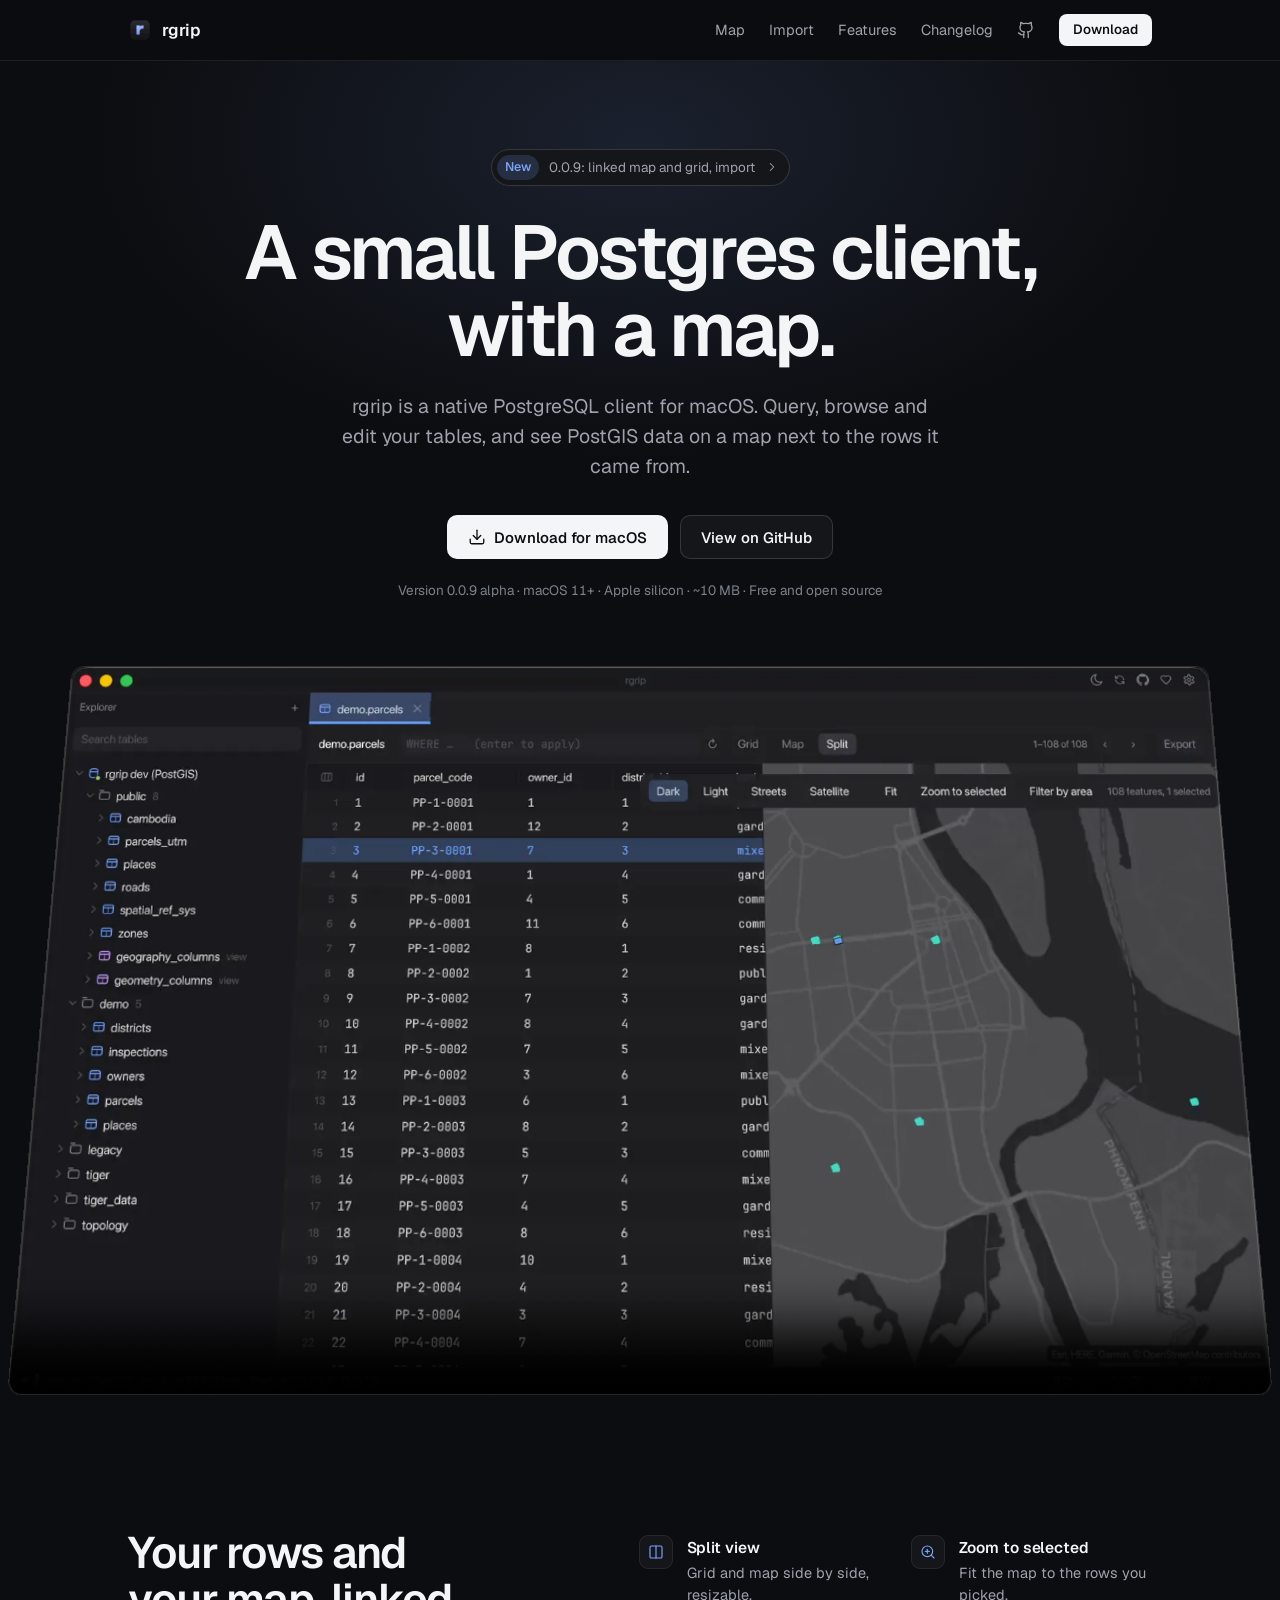
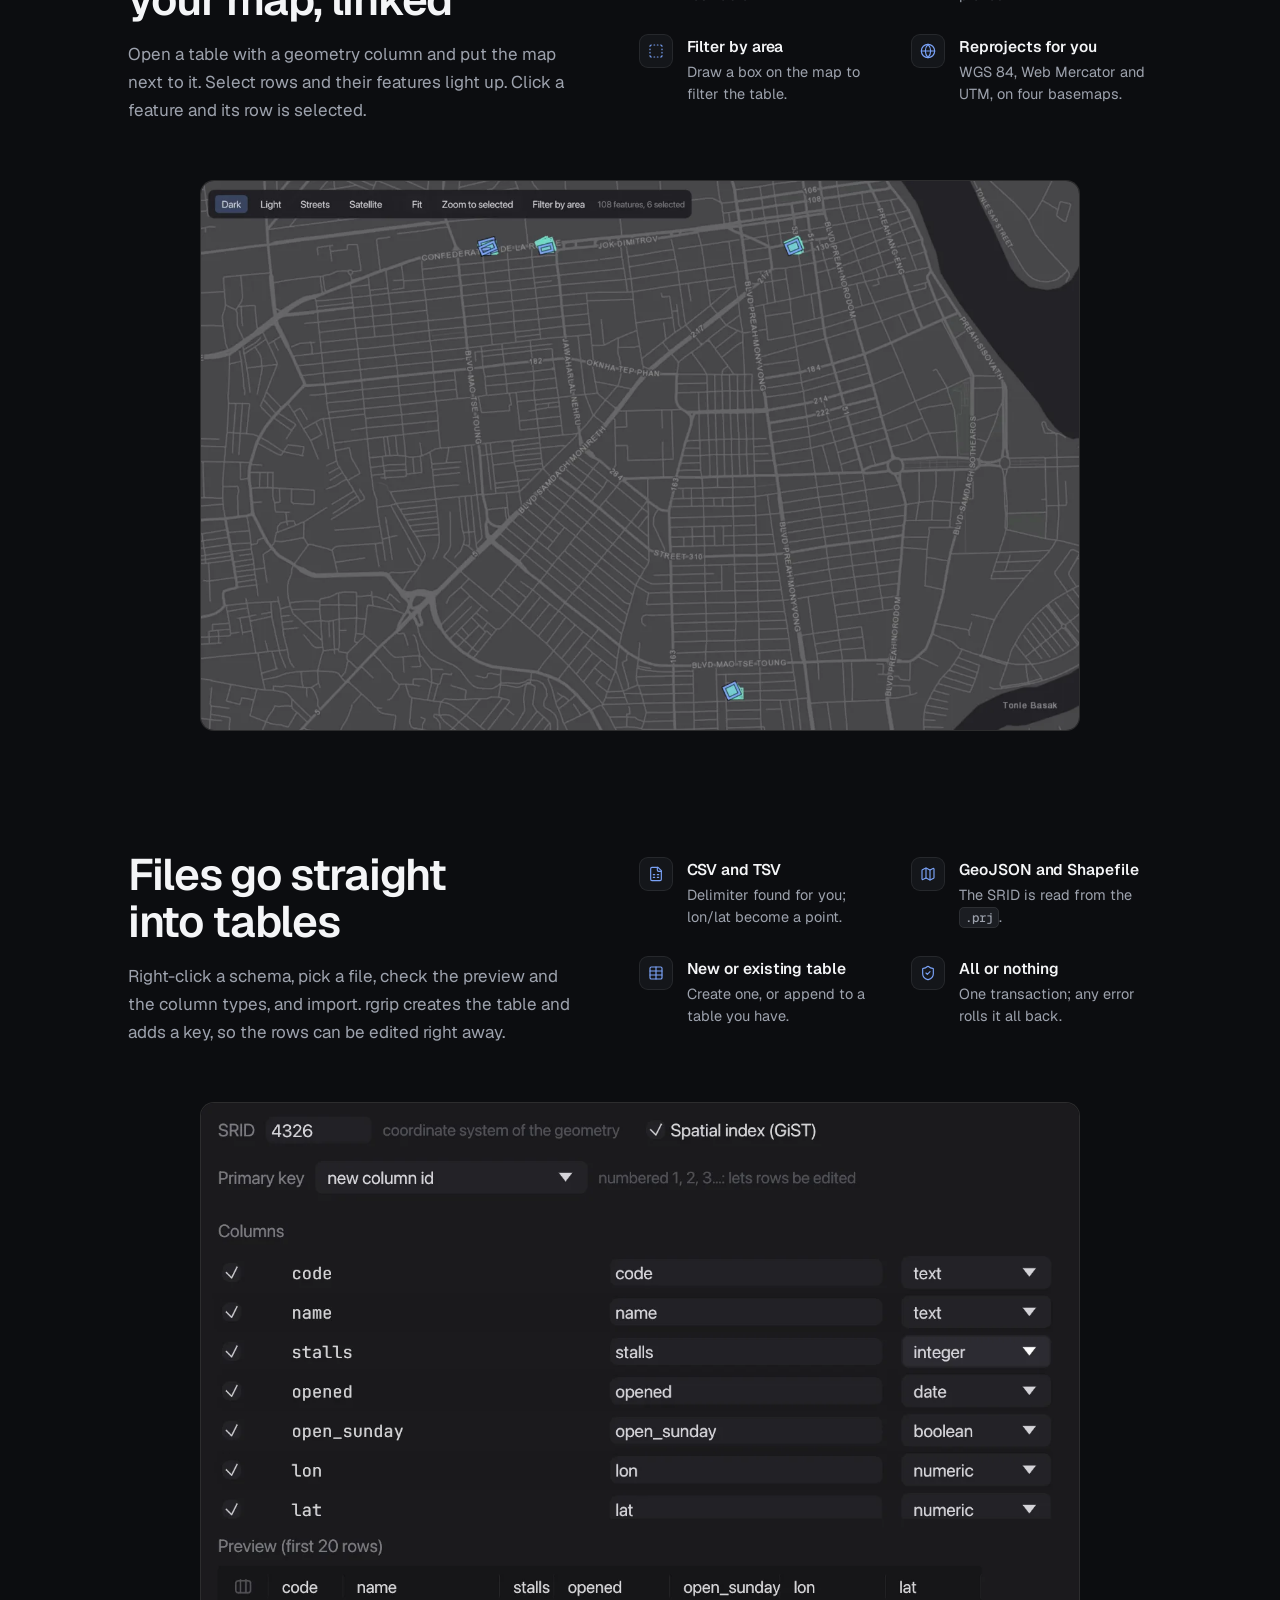
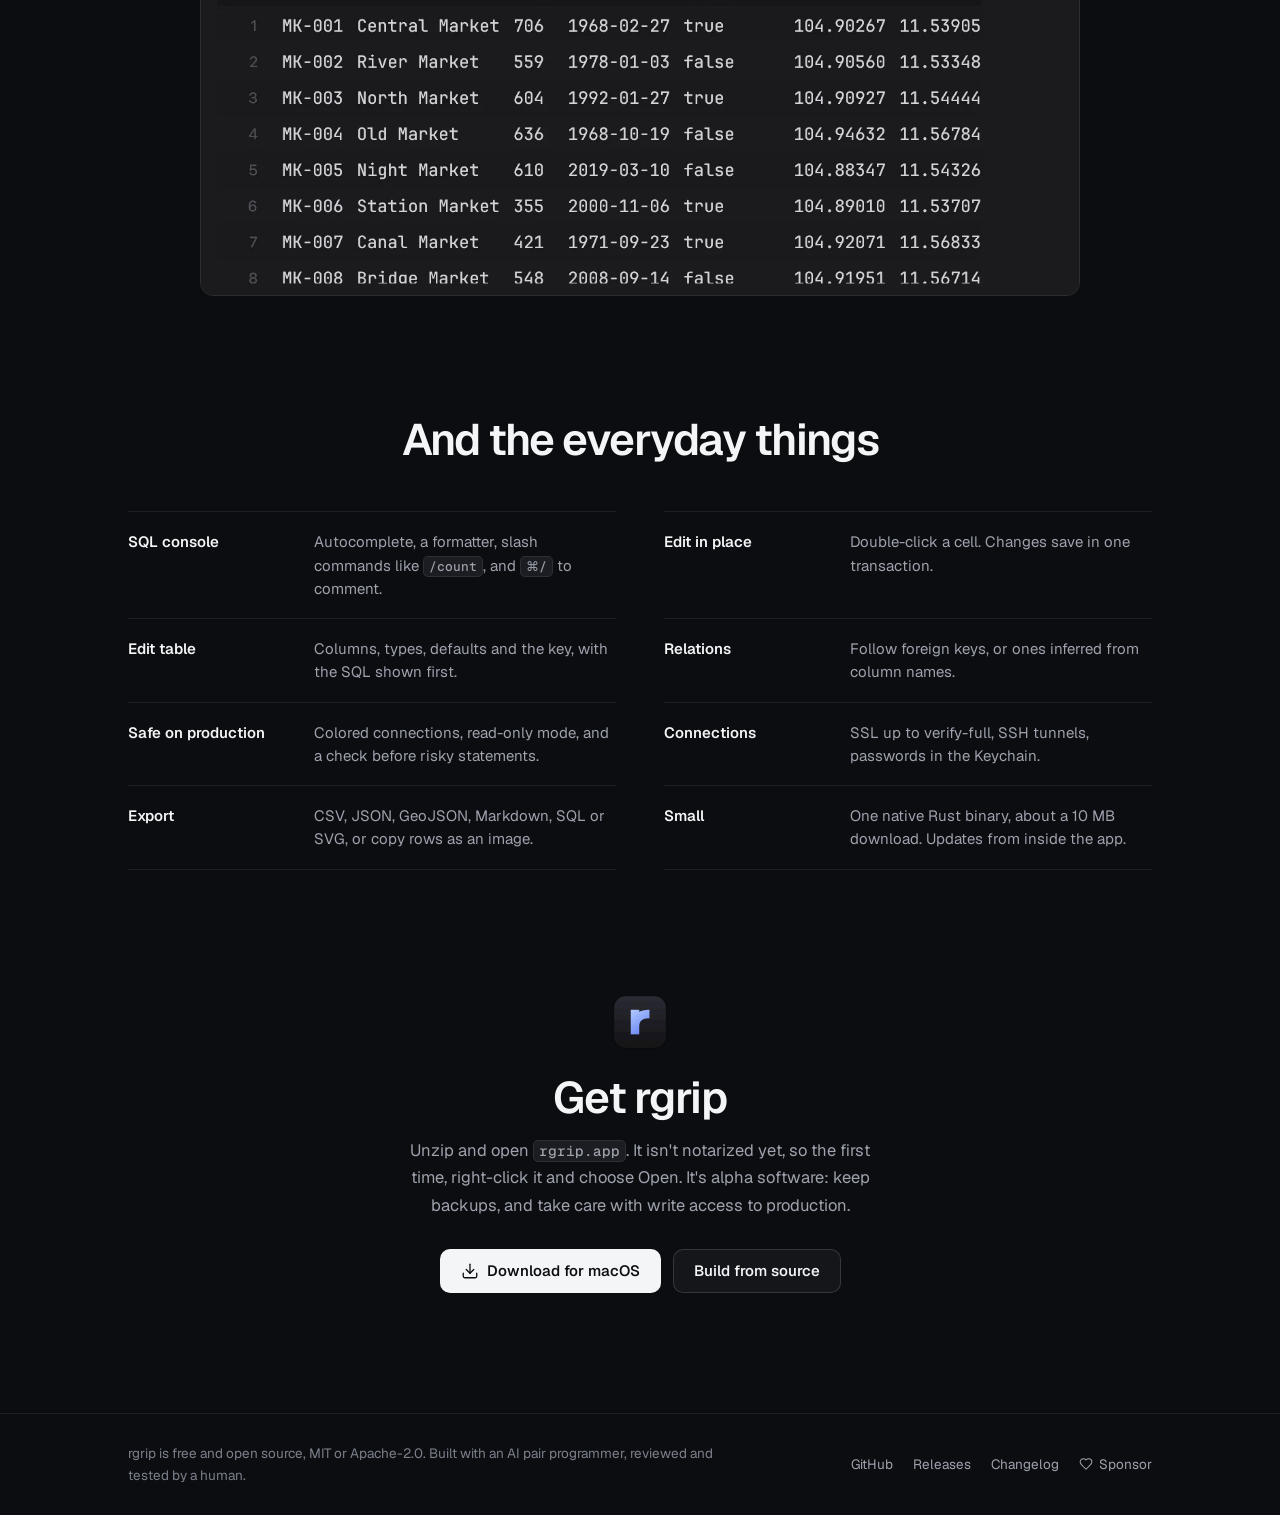
==== commit fec93422: "Site: a clean, plain landing page (the board was hard to read); README rewritten short and current -" ====
--- a/site/index.html
+++ b/site/index.html
@@ -5,7 +5,7 @@
   <meta name="viewport" content="width=device-width, initial-scale=1">
   <title>rgrip: a small Postgres client, with a map</title>
   <meta name="description" content="A small native PostgreSQL client for macOS with a built-in map for PostGIS data. Free and open source.">
-  <meta name="theme-color" content="#101113">
+  <meta name="theme-color" content="#0c0d10">
   <link rel="icon" type="image/png" href="img/icon.png">
   <link rel="apple-touch-icon" href="img/icon.png">
   <link rel="canonical" href="https://yoouTaro.github.io/rgrip/">
@@ -21,7 +21,7 @@
   <meta name="twitter:description" content="A small native PostgreSQL client for macOS with a built-in map for PostGIS data. Free and open source.">
   <meta name="twitter:image" content="https://yoouTaro.github.io/rgrip/img/og.png">
 
-  <link rel="preload" href="fonts/big-shoulders.woff" as="font" type="font/woff" crossorigin>
+  <link rel="preload" href="fonts/geist.woff2" as="font" type="font/woff2" crossorigin>
   <link rel="stylesheet" href="style.css">
   <script src="main.js" defer></script>
 </head>
@@ -31,14 +31,15 @@
   <header class="top">
     <div class="wrap top-in">
       <a class="mark" href="#top" aria-label="rgrip home">
-        <img src="img/icon.png" alt="" width="26" height="26"><span>rgrip</span>
+        <img src="img/icon.png" alt="" width="24" height="24"><span>rgrip</span>
       </a>
       <nav aria-label="Primary">
         <a href="#map">Map</a>
         <a href="#import">Import</a>
-        <a href="#more">Also aboard</a>
-        <a href="#download">Download</a>
-        <a href="https://github.com/yoouTaro/rgrip" class="gh"><svg class="ico" viewBox="0 0 24 24" aria-hidden="true"><path d="M15 22v-4a4.8 4.8 0 0 0-1-3.5c3 0 6-2 6-5.5.08-1.25-.27-2.48-1-3.5.28-1.15.28-2.35 0-3.5 0 0-1 0-3 1.5-2.64-.5-5.36-.5-8 0C6 2 5 2 5 2c-.3 1.15-.3 2.35 0 3.5A5.403 5.403 0 0 0 4 9c0 3.5 3 5.5 6 5.5-.39.49-.68 1.05-.85 1.65-.17.6-.22 1.23-.15 1.85v4"/><path d="M9 18c-4.51 2-5-2-7-2"/></svg><span>GitHub</span></a>
+        <a href="#features">Features</a>
+        <a href="https://github.com/yoouTaro/rgrip/blob/main/CHANGELOG.md">Changelog</a>
+        <a href="https://github.com/yoouTaro/rgrip" class="nav-gh" aria-label="GitHub"><svg class="ico" viewBox="0 0 24 24" aria-hidden="true"><path d="M15 22v-4a4.8 4.8 0 0 0-1-3.5c3 0 6-2 6-5.5.08-1.25-.27-2.48-1-3.5.28-1.15.28-2.35 0-3.5 0 0-1 0-3 1.5-2.64-.5-5.36-.5-8 0C6 2 5 2 5 2c-.3 1.15-.3 2.35 0 3.5A5.403 5.403 0 0 0 4 9c0 3.5 3 5.5 6 5.5-.39.49-.68 1.05-.85 1.65-.17.6-.22 1.23-.15 1.85v4"/><path d="M9 18c-4.51 2-5-2-7-2"/></svg></a>
+        <a class="btn btn-sm btn-primary" data-download href="https://github.com/yoouTaro/rgrip/releases"><span>Download</span></a>
       </nav>
     </div>
   </header>
@@ -46,143 +47,103 @@
   <main id="main">
     <section class="hero" id="top">
       <div class="wrap">
-        <div class="board board-hero">
-          <h1 class="flaps" data-flaps aria-label="A small Postgres client, with a map, for macOS">
-            <span class="row">SMALL POSTGRES CLIENT</span>
-            <span class="row">WITH A MAP</span>
-            <span class="row">FOR MACOS</span>
-          </h1>
+        <a class="pill" href="https://github.com/yoouTaro/rgrip/releases/tag/v0.0.9-alpha"><span class="pill-tag">New</span><span><span data-version>0.0.9</span>: linked map and grid, import</span><svg class="ico" viewBox="0 0 24 24" aria-hidden="true"><path d="m9 18 6-6-6-6"/></svg></a>
+        <h1>A small Postgres client,<br>with a map.</h1>
+        <p class="lead">rgrip is a native PostgreSQL client for macOS. Query, browse and edit your tables, and see PostGIS data on a map next to the rows it came from.</p>
+        <div class="cta">
+          <a class="btn btn-primary" data-download href="https://github.com/yoouTaro/rgrip/releases"><svg class="ico" viewBox="0 0 24 24" aria-hidden="true"><path d="M12 15V3"/><path d="M21 15v4a2 2 0 0 1-2 2H5a2 2 0 0 1-2-2v-4"/><path d="m7 10 5 5 5-5"/></svg><span>Download for macOS</span></a>
+          <a class="btn btn-ghost" href="https://github.com/yoouTaro/rgrip">View on GitHub</a>
         </div>
+        <p class="fine">Version <span data-version>0.0.9</span> alpha · macOS 11+ · Apple silicon · ~10 MB · Free and open source</p>
+      </div>
+      <div class="wrap wrap-wide">
+        <figure class="shot shot-hero">
+          <video src="clips/linked.mp4" poster="img/split.webp" autoplay loop muted playsinline preload="metadata" aria-label="Split view of demo.parcels: selecting rows in the grid highlights the parcels on the map"></video>
+        </figure>
+      </div>
+    </section>
 
-        <div class="intro">
-          <p class="lead">rgrip is a native PostgreSQL client for macOS, written in Rust. Query, browse and edit your tables, and see PostGIS data on a map right next to the rows it came from.</p>
-          <div class="cta">
-            <a class="btn btn-go" data-download href="https://github.com/yoouTaro/rgrip/releases"><svg class="ico" viewBox="0 0 24 24" aria-hidden="true"><path d="M12 15V3"/><path d="M21 15v4a2 2 0 0 1-2 2H5a2 2 0 0 1-2-2v-4"/><path d="m7 10 5 5 5-5"/></svg><span>Download for macOS</span></a>
-            <a class="btn btn-steel" href="https://github.com/yoouTaro/rgrip">View on GitHub</a>
-          </div>
+    <section class="section" id="map" aria-labelledby="map-h">
+      <div class="wrap split">
+        <div class="copy">
+          <h2 id="map-h">Your rows and your map, linked</h2>
+          <p>Open a table with a geometry column and put the map next to it. Select rows and their features light up. Click a feature and its row is selected.</p>
         </div>
+        <ul class="points">
+          <li><svg class="ico" viewBox="0 0 24 24" aria-hidden="true"><rect width="18" height="18" x="3" y="3" rx="2"/><path d="M12 3v18"/></svg><div><b>Split view</b><span>Grid and map side by side, resizable.</span></div></li>
+          <li><svg class="ico" viewBox="0 0 24 24" aria-hidden="true"><circle cx="11" cy="11" r="8"/><path d="m21 21-4.3-4.3"/><path d="M11 8v6"/><path d="M8 11h6"/></svg><div><b>Zoom to selected</b><span>Fit the map to the rows you picked.</span></div></li>
+          <li><svg class="ico" viewBox="0 0 24 24" aria-hidden="true"><path d="M5 3a2 2 0 0 0-2 2"/><path d="M19 3a2 2 0 0 1 2 2"/><path d="M21 19a2 2 0 0 1-2 2"/><path d="M5 21a2 2 0 0 1-2-2"/><path d="M9 3h1"/><path d="M9 21h1"/><path d="M14 3h1"/><path d="M14 21h1"/><path d="M3 9v1"/><path d="M21 9v1"/><path d="M3 14v1"/><path d="M21 14v1"/></svg><div><b>Filter by area</b><span>Draw a box on the map to filter the table.</span></div></li>
+          <li><svg class="ico" viewBox="0 0 24 24" aria-hidden="true"><circle cx="12" cy="12" r="10"/><path d="M12 2a14.5 14.5 0 0 0 0 20 14.5 14.5 0 0 0 0-20"/><path d="M2 12h20"/></svg><div><b>Reprojects for you</b><span>WGS 84, Web Mercator and UTM, on four basemaps.</span></div></li>
+        </ul>
+      </div>
+      <div class="wrap">
+        <figure class="shot shot-map">
+          <img src="img/map.webp" alt="Map view of demo.parcels with six selected parcels highlighted over a dark basemap" width="1400" height="875" loading="lazy">
+        </figure>
+      </div>
+    </section>
 
-        <dl class="facts" aria-label="At a glance">
-          <div><dt>Version</dt><dd data-version>0.0.9</dd></div>
-          <div><dt>Download</dt><dd>~10 MB</dd></div>
-          <div><dt>Runs on</dt><dd>macOS 11+, Apple silicon</dd></div>
-          <div><dt>Price</dt><dd>Free, MIT or Apache-2.0</dd></div>
+    <section class="section" id="import" aria-labelledby="import-h">
+      <div class="wrap split">
+        <div class="copy">
+          <h2 id="import-h">Files go straight into tables</h2>
+          <p>Right-click a schema, pick a file, check the preview and the column types, and import. rgrip creates the table and adds a key, so the rows can be edited right away.</p>
+        </div>
+        <ul class="points">
+          <li><svg class="ico" viewBox="0 0 24 24" aria-hidden="true"><path d="M15 2H6a2 2 0 0 0-2 2v16a2 2 0 0 0 2 2h12a2 2 0 0 0 2-2V7Z"/><path d="M14 2v4a2 2 0 0 0 2 2h4"/><path d="M8 13h2"/><path d="M14 13h2"/><path d="M8 17h2"/><path d="M14 17h2"/></svg><div><b>CSV and TSV</b><span>Delimiter found for you; lon/lat become a point.</span></div></li>
+          <li><svg class="ico" viewBox="0 0 24 24" aria-hidden="true"><path d="M14.106 5.553a2 2 0 0 0 1.788 0l3.659-1.83A1 1 0 0 1 21 4.619v12.764a1 1 0 0 1-.553.894l-4.553 2.277a2 2 0 0 1-1.788 0l-4.212-2.106a2 2 0 0 0-1.788 0l-3.659 1.83A1 1 0 0 1 3 19.381V6.618a1 1 0 0 1 .553-.894l4.553-2.277a2 2 0 0 1 1.788 0z"/><path d="M15 5.764v15"/><path d="M9 3.236v15"/></svg><div><b>GeoJSON and Shapefile</b><span>The SRID is read from the <code>.prj</code>.</span></div></li>
+          <li><svg class="ico" viewBox="0 0 24 24" aria-hidden="true"><path d="M12 3v18"/><rect width="18" height="18" x="3" y="3" rx="2"/><path d="M3 9h18"/><path d="M3 15h18"/></svg><div><b>New or existing table</b><span>Create one, or append to a table you have.</span></div></li>
+          <li><svg class="ico" viewBox="0 0 24 24" aria-hidden="true"><path d="M20 13c0 5-3.5 7.5-7.66 8.95a1 1 0 0 1-.67-.01C7.5 20.5 4 18 4 13V6a1 1 0 0 1 1-1c2 0 4.5-1.2 6.24-2.72a1.17 1.17 0 0 1 1.52 0C14.51 3.81 17 5 19 5a1 1 0 0 1 1 1z"/><path d="m9 12 2 2 4-4"/></svg><div><b>All or nothing</b><span>One transaction; any error rolls it all back.</span></div></li>
+        </ul>
+      </div>
+      <div class="wrap">
+        <figure class="shot shot-import">
+          <picture>
+            <source media="(max-width: 640px)" srcset="img/import-mobile.webp" width="1290" height="1164">
+            <img src="img/import.webp" alt="Import data dialog: markets.csv with inferred column types, a point column from lon and lat, SRID 4326 and a preview of the rows" width="1400" height="1238" loading="lazy">
+          </picture>
+        </figure>
+      </div>
+    </section>
+
+    <section class="section" id="features" aria-labelledby="features-h">
+      <div class="wrap">
+        <h2 id="features-h" class="center">And the everyday things</h2>
+        <dl class="list">
+          <div><dt>SQL console</dt><dd>Autocomplete, a formatter, slash commands like <code>/count</code>, and <kbd>⌘/</kbd> to comment.</dd></div>
+          <div><dt>Edit in place</dt><dd>Double-click a cell. Changes save in one transaction.</dd></div>
+          <div><dt>Edit table</dt><dd>Columns, types, defaults and the key, with the SQL shown first.</dd></div>
+          <div><dt>Relations</dt><dd>Follow foreign keys, or ones inferred from column names.</dd></div>
+          <div><dt>Safe on production</dt><dd>Colored connections, read-only mode, and a check before risky statements.</dd></div>
+          <div><dt>Connections</dt><dd>SSL up to verify-full, SSH tunnels, passwords in the Keychain.</dd></div>
+          <div><dt>Export</dt><dd>CSV, JSON, GeoJSON, Markdown, SQL or SVG, or copy rows as an image.</dd></div>
+          <div><dt>Small</dt><dd>One native Rust binary, about a 10 MB download. Updates from inside the app.</dd></div>
         </dl>
       </div>
     </section>
 
-    <section class="feature" id="map" aria-labelledby="map-h">
-      <div class="wrap feature-in">
-        <figure class="bezel bezel-wide">
-          <video src="clips/linked.mp4" poster="img/split.webp" autoplay loop muted playsinline preload="metadata" aria-label="Split view of demo.parcels: selecting rows in the grid highlights the parcels on the map"></video>
-        </figure>
-        <div class="copy">
-          <h2 id="map-h">The map shares the grid's selection</h2>
-          <p>Open a table with a geometry column and put the map next to the rows. Select rows and their features light up; click a feature and its row is selected. One selection, two views.</p>
-          <table class="dep">
-            <caption class="sr">What the map does</caption>
-            <tbody>
-              <tr><th scope="row">Split view</th><td>Grid and map side by side, resizable</td></tr>
-              <tr><th scope="row">Zoom to selected</th><td>Fit the map to the rows you picked</td></tr>
-              <tr><th scope="row">Filter by area</th><td>Draw a box, get a <code>WHERE</code> clause</td></tr>
-              <tr><th scope="row">Reprojects</th><td class="fig">4326 · 3857 · UTM</td></tr>
-              <tr><th scope="row">Basemaps</th><td>Dark, light, streets, satellite</td></tr>
-            </tbody>
-          </table>
+    <section class="section get" id="download" aria-labelledby="download-h">
+      <div class="wrap narrow center">
+        <img src="img/icon.png" alt="" width="64" height="64" class="get-icon">
+        <h2 id="download-h">Get rgrip</h2>
+        <p>Unzip and open <code>rgrip.app</code>. It isn't notarized yet, so the first time, right-click it and choose Open. It's alpha software: keep backups, and take care with write access to production.</p>
+        <div class="cta center-cta">
+          <a class="btn btn-primary" data-download href="https://github.com/yoouTaro/rgrip/releases"><svg class="ico" viewBox="0 0 24 24" aria-hidden="true"><path d="M12 15V3"/><path d="M21 15v4a2 2 0 0 1-2 2H5a2 2 0 0 1-2-2v-4"/><path d="m7 10 5 5 5-5"/></svg><span>Download for macOS</span></a>
+          <a class="btn btn-ghost" href="https://github.com/yoouTaro/rgrip#build-from-source">Build from source</a>
         </div>
       </div>
-    </section>
-
-    <section class="feature feature-rev" id="import" aria-labelledby="import-h">
-      <div class="wrap feature-in">
-        <figure class="bezel bezel-fit">
-          <img src="img/import.webp" alt="Import data dialog: markets.csv with inferred column types, a point column from lon and lat, SRID 4326 and a preview of the rows" width="1400" height="1223" loading="lazy">
-        </figure>
-        <div class="copy">
-          <h2 id="import-h">Files go straight into tables</h2>
-          <p>Right-click a schema, pick a file, check the preview and the column types, and import. rgrip creates the table, adds a key so the rows can be edited, and loads it all in one transaction.</p>
-          <table class="dep">
-            <caption class="sr">What import reads</caption>
-            <tbody>
-              <tr><th scope="row">CSV / TSV</th><td>Delimiter found for you; lon/lat become a point</td></tr>
-              <tr><th scope="row">GeoJSON</th><td>Properties become columns</td></tr>
-              <tr><th scope="row">Shapefile</th><td>SRID read from the <code>.prj</code></td></tr>
-              <tr><th scope="row">New or existing</th><td>Create a table or append to one</td></tr>
-              <tr><th scope="row">All or nothing</th><td>One COPY, rolled back on any error</td></tr>
-            </tbody>
-          </table>
-        </div>
-      </div>
-    </section>
-
-    <section class="more" id="more" aria-labelledby="more-h">
-      <div class="wrap">
-        <div class="board">
-          <h2 id="more-h" class="board-title">Also aboard</h2>
-          <table class="departures">
-            <caption class="sr">Other features</caption>
-            <thead>
-              <tr><th scope="col">Feature</th><th scope="col">What it does</th></tr>
-            </thead>
-            <tbody>
-              <tr><th scope="row" data-flaps>SQL CONSOLE</th><td>Autocomplete, formatter, slash commands like <code>/count</code>, <kbd>⌘/</kbd> to comment</td></tr>
-              <tr><th scope="row" data-flaps>EDIT IN PLACE</th><td>Double-click a cell; changes save in one transaction</td></tr>
-              <tr><th scope="row" data-flaps>EDIT TABLE</th><td>Columns, types, defaults and the key, with the SQL shown</td></tr>
-              <tr><th scope="row" data-flaps>RELATIONS</th><td>Follow foreign keys, or ones inferred from column names</td></tr>
-              <tr><th scope="row" data-flaps>SAFE ON PROD</th><td>Colored connections, read-only mode, a check before risky statements</td></tr>
-              <tr><th scope="row" data-flaps>CONNECTIONS</th><td>SSL up to verify-full, SSH tunnels, passwords in the Keychain</td></tr>
-              <tr><th scope="row" data-flaps>EXPORT</th><td>CSV, JSON, GeoJSON, Markdown, SQL, SVG, or copy as an image</td></tr>
-            </tbody>
-          </table>
-        </div>
-        <p class="more-note">The full list, with shortcuts, is in the <a href="https://github.com/yoouTaro/rgrip#readme">README</a>.</p>
-      </div>
-    </section>
-
-    <section class="download" id="download" aria-labelledby="download-h">
-      <div class="wrap download-in">
-        <div class="copy">
-          <h2 id="download-h">Get rgrip</h2>
-          <p>Download the zip, unzip it and open <code>rgrip.app</code>. It isn't notarized yet, so the first time, right-click it and choose Open. Updates install from inside the app.</p>
-          <div class="cta">
-            <a class="btn btn-go" data-download href="https://github.com/yoouTaro/rgrip/releases"><svg class="ico" viewBox="0 0 24 24" aria-hidden="true"><path d="M12 15V3"/><path d="M21 15v4a2 2 0 0 1-2 2H5a2 2 0 0 1-2-2v-4"/><path d="m7 10 5 5 5-5"/></svg><span>Download for macOS</span></a>
-          </div>
-          <h3>Build from source</h3>
-          <p class="small">Needs Rust 1.88 or newer.</p>
-          <pre class="code" tabindex="0"><code>git clone https://github.com/yoouTaro/rgrip
-cd rgrip &amp;&amp; cargo run -p rgrip</code></pre>
-        </div>
-
-        <div class="board board-releases">
-          <h3 class="board-title">Releases</h3>
-          <table class="departures releases">
-            <caption class="sr">Recent releases</caption>
-            <thead>
-              <tr><th scope="col">Version</th><th scope="col">Date</th><th scope="col">Status</th></tr>
-            </thead>
-            <tbody data-releases>
-              <tr class="now"><th scope="row" data-flaps>0.0.9</th><td class="fig">2026-10-16</td><td><a href="https://github.com/yoouTaro/rgrip/releases/tag/v0.0.9-alpha">Latest</a></td></tr>
-              <tr class="past"><th scope="row">0.0.8</th><td class="fig">2026-10-14</td><td><a href="https://github.com/yoouTaro/rgrip/releases/tag/v0.0.8-alpha">Notes</a></td></tr>
-              <tr class="past"><th scope="row">0.0.7</th><td class="fig">2026-10-13</td><td><a href="https://github.com/yoouTaro/rgrip/releases/tag/v0.0.7-alpha">Notes</a></td></tr>
-              <tr class="past"><th scope="row">0.0.6</th><td class="fig">2026-10-13</td><td><a href="https://github.com/yoouTaro/rgrip/releases/tag/v0.0.6-alpha">Notes</a></td></tr>
-            </tbody>
-          </table>
-        </div>
-      </div>
-    </section>
-
-    <section class="support" id="support">
-      <div class="wrap"><div class="support-box">
-        <p>rgrip is free and open source. If it saves you time, you can support it through GitHub Sponsors.</p>
-        <a class="btn btn-steel" data-donate href="https://github.com/sponsors/yoouTaro"><svg class="ico" viewBox="0 0 24 24" aria-hidden="true"><path d="M10 2v2"/><path d="M14 2v2"/><path d="M16 8a1 1 0 0 1 1 1v8a4 4 0 0 1-4 4H7a4 4 0 0 1-4-4V9a1 1 0 0 1 1-1h14a4 4 0 1 1 0 8h-1"/><path d="M6 2v2"/></svg><span>Buy me a coffee</span></a>
-      </div></div>
     </section>
   </main>
 
   <footer class="foot">
     <div class="wrap foot-in">
-      <span>© <span id="year">2026</span> rgrip · MIT OR Apache-2.0 · Built with an AI pair programmer, reviewed and tested by a human.</span>
-      <span><a href="https://github.com/yoouTaro/rgrip">GitHub</a> · <a href="https://github.com/yoouTaro/rgrip/releases">Releases</a> · <a href="https://github.com/yoouTaro/rgrip/blob/main/CHANGELOG.md">Changelog</a></span>
+      <p>rgrip is free and open source, MIT or Apache-2.0. Built with an AI pair programmer, reviewed and tested by a human.</p>
+      <nav aria-label="Footer">
+        <a href="https://github.com/yoouTaro/rgrip">GitHub</a>
+        <a href="https://github.com/yoouTaro/rgrip/releases">Releases</a>
+        <a href="https://github.com/yoouTaro/rgrip/blob/main/CHANGELOG.md">Changelog</a>
+        <a data-donate href="https://github.com/sponsors/yoouTaro"><svg class="ico" viewBox="0 0 24 24" aria-hidden="true"><path d="M19 14c1.49-1.46 3-3.21 3-5.5A5.5 5.5 0 0 0 16.5 3c-1.76 0-3 .5-4.5 2-1.5-1.5-2.74-2-4.5-2A5.5 5.5 0 0 0 2 8.5c0 2.3 1.5 4.05 3 5.5l7 7Z"/></svg>Sponsor</a>
+      </nav>
     </div>
   </footer>
 </body>
--- a/site/style.css
+++ b/site/style.css
@@ -1,169 +1,125 @@
-@font-face{
-  font-family:"Big Shoulders";
-  src:url("fonts/big-shoulders.woff") format("woff");
-  font-weight:100 900;font-display:swap;
-}
+@font-face{font-family:"Geist";src:url("fonts/geist.woff2") format("woff2");font-weight:100 900;font-display:swap}
+@font-face{font-family:"Geist Mono";src:url("fonts/geist-mono.woff2") format("woff2");font-weight:100 900;font-display:swap}
 :root{
-  --ground:#101113;--board:#141518;--cell:#1d1e21;--cell-lo:#17181b;--seam:#060607;
-  --line:#2a2c31;--ink:#f2f2ee;--muted:#a6a9b0;--faint:#7c8088;
-  --amber:#f2b33d;--amber-ink:#17130a;
-  --frame:#2b2d32;
-  --display:"Big Shoulders","Arial Narrow",sans-serif;
-  --text:-apple-system,BlinkMacSystemFont,"SF Pro Text","Segoe UI",Roboto,system-ui,sans-serif;
-  --mono:ui-monospace,"SF Mono",Menlo,Consolas,monospace;
+  --bg:#0c0d10;--raise:#14161a;--raise-2:#1b1d22;--line:rgba(255,255,255,.08);--line-2:rgba(255,255,255,.14);
+  --text:#f4f5f7;--muted:#9da2ad;--faint:#7b808b;
+  --accent:#7aa2f7;--on-accent:#0b1020;
+  --sans:"Geist",-apple-system,BlinkMacSystemFont,"Segoe UI",system-ui,sans-serif;
+  --mono:"Geist Mono",ui-monospace,"SF Mono",Menlo,monospace;
+  --ease:cubic-bezier(.16,1,.3,1);
   color-scheme:dark;
 }
 *{box-sizing:border-box}
-html{scroll-behavior:smooth;scroll-padding-top:76px;scrollbar-color:#3a3d43 var(--ground)}
-body{margin:0;background:var(--ground);color:var(--ink);font:17px/1.6 var(--text);-webkit-font-smoothing:antialiased;caret-color:var(--amber)}
-::selection{background:var(--amber);color:var(--amber-ink)}
+html{scroll-behavior:smooth;scroll-padding-top:72px;scrollbar-color:#2c2f36 var(--bg)}
+body{margin:0;background:var(--bg);color:var(--text);font:16.5px/1.65 var(--sans);-webkit-font-smoothing:antialiased;caret-color:var(--accent)}
+::selection{background:color-mix(in srgb,var(--accent) 45%,transparent);color:#fff}
 img,video{max-width:100%;display:block}
-a{color:var(--ink);text-decoration-color:color-mix(in srgb,var(--amber) 70%,transparent);text-underline-offset:3px}
-a:not(.btn):hover{color:var(--amber)}
-:focus-visible{outline:2px solid var(--amber);outline-offset:3px;border-radius:4px}
-code,kbd{font:.88em var(--mono);background:#1f2024;border:1px solid var(--line);border-radius:4px;padding:.05em .35em}
-.sr{position:absolute;width:1px;height:1px;overflow:hidden;clip:rect(0 0 0 0);white-space:nowrap}
-.skip{position:absolute;left:-999px;top:8px;background:var(--amber);color:var(--amber-ink);padding:8px 14px;border-radius:6px;z-index:100}
+a{color:inherit}
+:focus-visible{outline:2px solid var(--accent);outline-offset:3px;border-radius:6px}
+code,kbd{font:500 .86em var(--mono);background:var(--raise-2);border:1px solid var(--line);border-radius:5px;padding:.08em .38em}
+.skip{position:absolute;left:-999px;top:8px;background:var(--accent);color:var(--on-accent);padding:8px 14px;border-radius:8px;z-index:100}
 .skip:focus{left:8px}
-.skip:hover{color:var(--amber-ink)}
-.wrap{max-width:1200px;margin:0 auto;padding:0 28px}
-.ico{width:18px;height:18px;fill:none;stroke:currentColor;stroke-width:2;stroke-linecap:round;stroke-linejoin:round;flex:none}
+.wrap{max-width:1080px;margin:0 auto;padding:0 28px}
+.wrap-wide{max-width:1240px}
+.narrow{max-width:620px}
+.center{text-align:center}
+.ico{width:18px;height:18px;fill:none;stroke:currentColor;stroke-width:1.75;stroke-linecap:round;stroke-linejoin:round;flex:none}
 
 /* Top bar */
-.top{position:sticky;top:0;z-index:50;background:color-mix(in srgb,var(--ground) 88%,transparent);backdrop-filter:blur(12px);border-bottom:1px solid var(--line)}
+.top{position:sticky;top:0;z-index:50;background:color-mix(in srgb,var(--bg) 80%,transparent);backdrop-filter:saturate(1.4) blur(14px);border-bottom:1px solid var(--line)}
 .top-in{display:flex;align-items:center;justify-content:space-between;height:60px;gap:16px}
-.mark{display:flex;align-items:center;gap:10px;text-decoration:none;font:700 24px/1 var(--display);letter-spacing:.02em}
+.mark{display:flex;align-items:center;gap:10px;text-decoration:none;font-weight:600;font-size:17px;letter-spacing:-.01em}
 .mark img{border-radius:6px}
-.top nav{display:flex;align-items:center;gap:26px}
-.top nav a{color:var(--muted);text-decoration:none;font:600 17px/1 var(--display);text-transform:uppercase;letter-spacing:.07em}
-.top nav a:hover{color:var(--ink)}
-.top nav .gh{display:inline-flex;align-items:center;gap:7px}
+.top nav{display:flex;align-items:center;gap:24px}
+.top nav a:not(.btn){color:var(--muted);text-decoration:none;font-size:14.5px;transition:color .2s}
+.top nav a:not(.btn):hover{color:var(--text)}
+.nav-gh{display:inline-flex}
 
-/* Boards: a steel frame around flap cells */
-.board{position:relative;border:7px solid var(--frame);border-radius:8px;background:var(--board);
-  box-shadow:inset 0 0 0 1px #000,0 1px 0 #3a3d43 inset,0 34px 70px -34px #000}
-.board-title{margin:0;padding:18px 24px 14px;font:700 15px/1 var(--display);letter-spacing:.16em;text-transform:uppercase;color:var(--muted);border-bottom:1px solid var(--line)}
-
-.flaps{--c:24px;margin:0;font:inherit}
-.flaps .row{display:flex;flex-wrap:nowrap;gap:calc(var(--c)*.07)}
-.flaps .word{display:inline-flex;gap:calc(var(--c)*.07)}
-.cell{position:relative;display:inline-grid;place-items:center;width:calc(var(--c)*.66);height:var(--c);
-  border-radius:calc(var(--c)*.07);color:var(--ink);
-  font:600 calc(var(--c)*.8)/1 var(--display);font-variation-settings:"opsz" 72;
-  background:linear-gradient(180deg,var(--cell) 0 49.4%,var(--seam) 49.4% 50.6%,var(--cell-lo) 50.6%);
-  box-shadow:inset 0 1px 0 rgba(255,255,255,.06),0 1px 1px rgba(0,0,0,.7);perspective:300px}
-.cell.blank{color:transparent}
-.cell.flip::after{content:"";position:absolute;inset:0 0 50% 0;border-radius:inherit;
-  background:var(--cell);transform-origin:50% 100%;animation:fold 110ms cubic-bezier(.5,0,.9,.4) forwards}
-@keyframes fold{from{transform:rotateX(0)}to{transform:rotateX(-90deg)}}
+/* Buttons */
+.btn{display:inline-flex;align-items:center;justify-content:center;gap:8px;height:44px;padding:0 20px;border-radius:10px;
+  font:550 15px/1 var(--sans);text-decoration:none;border:1px solid transparent;transition:background-color .2s,border-color .2s,transform .2s var(--ease)}
+.btn:active{transform:translateY(1px)}
+.btn-sm{height:32px;padding:0 13px;font-size:13.5px;border-radius:8px}
+.btn-primary{background:var(--text);color:#0c0d10}
+.btn-primary:hover{background:#fff}
+.btn-ghost{background:var(--raise);color:var(--text);border-color:var(--line-2)}
+.btn-ghost:hover{background:var(--raise-2)}
 
 /* Hero */
-.hero{padding:44px 0 72px}
-.board-hero{padding:clamp(18px,3vw,34px) clamp(16px,3vw,34px)}
-.board-hero .flaps{--c:min(74px,calc((min(100vw,1200px) - 140px)/15.3));display:grid;gap:calc(var(--c)*.12)}
-.board-hero .row{justify-content:flex-start}
-.board-hero h1:not(.ready){font:700 clamp(34px,6vw,72px)/1.05 var(--display);text-transform:uppercase;letter-spacing:.04em}
-.intro{display:grid;grid-template-columns:minmax(0,1fr) auto;gap:28px 48px;align-items:end;margin:40px 0 0}
-.lead{margin:0;max-width:40em;font-size:clamp(18px,1.6vw,21px);line-height:1.55;color:var(--muted)}
-.cta{display:flex;gap:12px;flex-wrap:wrap}
-.btn{display:inline-flex;align-items:center;gap:9px;padding:14px 22px;border-radius:7px;text-decoration:none;
-  font:700 19px/1 var(--display);letter-spacing:.06em;text-transform:uppercase;border:1px solid transparent;
-  transition:background-color .2s cubic-bezier(.2,.7,.2,1),border-color .2s,box-shadow .2s}
-.btn-go{background:var(--amber);color:var(--amber-ink);box-shadow:0 8px 20px -10px rgba(0,0,0,.9)}
-.btn-go:hover{background:#ffc552;color:var(--amber-ink)}
-.btn-steel{background:#1b1c1f;color:var(--ink);border-color:#3a3d43}
-.btn-steel:hover{border-color:#6b7077;color:var(--ink)}
+.hero{position:relative;padding:88px 0 40px;text-align:center;overflow:hidden}
+.hero::before{content:"";position:absolute;left:50%;top:-240px;width:1100px;height:640px;transform:translateX(-50%);z-index:-1;pointer-events:none;
+  background:radial-gradient(closest-side,rgba(122,162,247,.13),transparent)}
+.pill{display:inline-flex;align-items:center;gap:10px;margin:0 0 28px;padding:5px 10px 5px 5px;border:1px solid var(--line-2);border-radius:99px;
+  background:var(--raise);color:var(--muted);font-size:13.5px;text-decoration:none;transition:border-color .2s,color .2s}
+.pill:hover{color:var(--text);border-color:rgba(255,255,255,.24)}
+.pill .ico{width:14px;height:14px}
+.pill-tag{padding:2px 8px;border-radius:99px;background:color-mix(in srgb,var(--accent) 18%,transparent);color:var(--accent);font-weight:550;font-size:12.5px}
+h1{margin:0 auto 22px;font-size:clamp(40px,6.4vw,76px);line-height:1.02;font-weight:620;letter-spacing:-.035em;text-wrap:balance}
+.lead{max-width:600px;margin:0 auto 34px;font-size:clamp(17px,1.7vw,19.5px);line-height:1.55;color:var(--muted)}
+.cta{display:flex;gap:12px;justify-content:center;flex-wrap:wrap}
+.fine{margin:20px 0 0;color:var(--faint);font-size:13.5px;font-variant-numeric:tabular-nums}
 
-.facts{display:grid;grid-template-columns:repeat(4,minmax(0,1fr));margin:44px 0 0;border-top:1px solid var(--line);border-bottom:1px solid var(--line)}
-.facts div{padding:16px 20px 16px 0}
-.facts div+div{padding-left:20px;border-left:1px solid var(--line)}
-.facts dt{font:700 13px/1 var(--display);letter-spacing:.16em;text-transform:uppercase;color:var(--faint)}
-.facts dd{margin:8px 0 0;font:600 21px/1.2 var(--display);letter-spacing:.03em;font-variant-numeric:tabular-nums}
+.shot{margin:0;border-radius:14px;overflow:hidden;background:#0a0a0c;border:1px solid var(--line-2)}
+.shot img,.shot video{width:100%;height:auto}
+.shot-hero{margin-top:64px;aspect-ratio:1600/950;transform-origin:50% 0;
+  transform:perspective(1600px) rotateX(calc(var(--tilt,0) * 14deg)) scale(calc(1 - var(--tilt,0) * .04))}
+.shot-hero video{height:100%;object-fit:cover}
+.shot-import,.shot-map{max-width:880px;margin:56px auto 0}
 
-/* Feature platforms */
-.feature{padding:72px 0}
-.feature+.feature{padding-top:24px}
-.feature-in{display:grid;grid-template-columns:minmax(0,7fr) minmax(0,5fr);gap:56px;align-items:center}
-.feature-rev .feature-in{grid-template-columns:minmax(0,5fr) minmax(0,7fr)}
-.feature-rev .bezel{order:2}
-.bezel{margin:0;border:5px solid var(--frame);border-radius:8px;overflow:hidden;aspect-ratio:1600/950;
-  background:#0c0c0d;box-shadow:0 30px 60px -30px #000}
-.bezel-fit{aspect-ratio:auto}
-.bezel img,.bezel video{width:100%;height:100%;object-fit:cover}
-.copy h2,.download h2{margin:0 0 18px;font:700 clamp(32px,3.4vw,44px)/1 var(--display);text-transform:uppercase;letter-spacing:.01em;text-wrap:balance}
-.copy p{margin:0 0 26px;color:var(--muted);max-width:34em}
-.dep{width:100%;border-collapse:collapse}
-.dep tr{border-top:1px solid var(--line)}
-.dep tr:last-child{border-bottom:1px solid var(--line)}
-.dep th,.dep td{padding:10px 0;text-align:left;vertical-align:baseline}
-.dep th{width:40%;padding-right:16px;font:600 18px/1.2 var(--display);letter-spacing:.06em;text-transform:uppercase;white-space:nowrap}
-.dep td{color:var(--muted);font-size:15.5px;line-height:1.45}
-.fig{font-variant-numeric:tabular-nums}
-.dep td.fig{font:600 18px/1.2 var(--display);letter-spacing:.06em;color:var(--ink)}
+/* Sections */
+.section{padding:120px 0 0}
+.split{display:grid;grid-template-columns:minmax(0,1fr) minmax(0,1.15fr);gap:64px;align-items:start}
+h2{margin:0 0 16px;font-size:clamp(30px,3.6vw,44px);line-height:1.08;font-weight:600;letter-spacing:-.03em;text-wrap:balance}
+.copy p{margin:0;color:var(--muted);max-width:30em;font-size:17px}
+.points{list-style:none;margin:6px 0 0;padding:0;display:grid;grid-template-columns:repeat(2,minmax(0,1fr));gap:28px 32px}
+.points li{display:flex;gap:14px;align-items:flex-start}
+.points .ico{width:34px;height:34px;padding:8px;border-radius:9px;background:var(--raise);border:1px solid var(--line);color:var(--accent);box-sizing:border-box}
+.points b{display:block;font-weight:580;font-size:15.5px;letter-spacing:-.005em}
+.points span{display:block;color:var(--muted);font-size:14.5px;line-height:1.5;margin-top:2px}
 
-/* Also aboard: the departures board */
-.more{padding:64px 0 80px}
-.departures{width:100%;border-collapse:collapse}
-.departures thead th{padding:12px 24px;text-align:left;font:700 13px/1 var(--display);letter-spacing:.16em;text-transform:uppercase;color:var(--faint);border-bottom:1px solid var(--line)}
-.departures tbody tr{border-bottom:1px solid #202125;transition:background-color .25s}
-.departures tbody tr:last-child{border-bottom:0}
-.departures tbody th{padding:12px 24px;text-align:left;white-space:nowrap;width:1%;font:600 26px/1 var(--display);letter-spacing:.08em}
-.departures tbody th .flaps,.departures tbody th.flaps{--c:30px}
-.departures td{padding:12px 24px;color:var(--muted);font-size:16px}
-.departures tbody tr:hover{background:#18191c}
-.departures tbody tr:hover .cell{color:var(--amber)}
-.more-note{margin:18px 4px 0;color:var(--faint);font-size:15px}
+.list{display:grid;grid-template-columns:repeat(2,minmax(0,1fr));column-gap:48px;margin:48px 0 0}
+.list div{display:grid;grid-template-columns:170px minmax(0,1fr);gap:16px;padding:18px 0;border-top:1px solid var(--line)}
+.list div:nth-last-child(-n+2){border-bottom:1px solid var(--line)}
+.list dt{font-weight:580;font-size:15px}
+.list dd{margin:0;color:var(--muted);font-size:15px;line-height:1.55}
 
-/* Download + releases */
-.download{padding:72px 0;border-top:1px solid var(--line)}
-.download-in{display:grid;grid-template-columns:minmax(0,1fr) minmax(0,1fr);gap:56px;align-items:start}
-.download h3:not(.board-title){margin:40px 0 4px;font:700 22px/1.1 var(--display);letter-spacing:.06em;text-transform:uppercase}
-.small{color:var(--faint);font-size:15px;margin:0 0 12px}
-.code{margin:0;padding:16px 18px;background:#0b0b0c;border:1px solid var(--line);border-radius:8px;overflow-x:auto;font:14px/1.6 var(--mono);color:#d9dade}
-.code code{background:none;border:0;padding:0;font:inherit}
-.releases td{font-size:15px}
-.releases tbody th{font-size:24px}
-.releases tbody th.flaps{--c:30px}
-.releases td a{font:700 15px/1 var(--display);letter-spacing:.1em;text-transform:uppercase;text-decoration:none;color:var(--muted)}
-.releases tr.now td a,.releases tr.now .cell{color:var(--amber)}
-.releases tr.past th,.releases tr.past td,.releases tr.past td a{color:var(--faint)}
-.releases tr.past:hover th,.releases tr.past:hover td{color:var(--muted)}
-.releases td a:not(.btn):hover{color:var(--amber)}
+.get{padding-bottom:120px}
+.get-icon{margin:0 auto 20px;border-radius:14px}
+.get p{color:var(--muted);margin:0 auto 30px;max-width:30em}
+.center-cta{justify-content:center}
 
-/* Support + footer */
-.support{padding:40px 0 64px}
-.support-box{display:flex;align-items:center;justify-content:space-between;gap:24px;padding:22px 26px;border:1px solid var(--line);border-radius:8px;flex-wrap:wrap}
-.support p{margin:0;color:var(--muted);max-width:42em}
-.foot{border-top:1px solid var(--line);padding:26px 0 40px;color:var(--faint);font-size:14px}
-.foot-in{display:flex;justify-content:space-between;gap:16px;flex-wrap:wrap}
-.foot a{color:var(--muted)}
+/* Footer */
+.foot{border-top:1px solid var(--line);padding:28px 0 44px;color:var(--faint);font-size:13.5px}
+.foot-in{display:flex;justify-content:space-between;align-items:center;gap:16px 32px;flex-wrap:wrap}
+.foot p{margin:0;max-width:44em}
+.foot nav{display:flex;gap:20px;flex-wrap:wrap}
+.foot a{color:var(--muted);text-decoration:none;display:inline-flex;align-items:center;gap:6px}
+.foot a:hover{color:var(--text)}
+.foot .ico{width:14px;height:14px}
 
-@media (max-width:960px){
-  .feature-in,.download-in,.feature-rev .feature-in{grid-template-columns:minmax(0,1fr);gap:32px}
-  .feature-rev .bezel{order:0}
-  .intro{grid-template-columns:1fr}
-  .facts{grid-template-columns:repeat(2,minmax(0,1fr))}
-  .facts div:nth-child(3){padding-left:0;border-left:0}
-  .facts div:nth-child(n+3){border-top:1px solid var(--line)}
+/* Entrance: content is visible by default; JS only adds the motion. */
+.js .rise{opacity:0;transform:translateY(14px);filter:blur(6px);transition:opacity .9s var(--ease),transform .9s var(--ease),filter .9s var(--ease)}
+.js .rise.in{opacity:1;transform:none;filter:none}
+
+@media (max-width:900px){
+  .split{grid-template-columns:minmax(0,1fr);gap:36px}
+  .list{grid-template-columns:minmax(0,1fr)}
+  .list div:nth-last-child(2){border-bottom:0}
+  .section{padding-top:88px}
 }
-@media (max-width:700px){
-  .wrap{padding:0 18px}
-  .top nav a:not(.gh){display:none}
-  .hero{padding:24px 0 56px}
-  .board-hero .flaps{--c:calc((100vw - 92px)/10.2)}
-  .flaps .pad,.board-hero .sp{display:none}
-  .board-hero .row{flex-wrap:wrap;column-gap:calc(var(--c)*.3)}
-  .departures thead{display:none}
-  .departures tbody tr{display:block;padding:14px 18px}
-  .departures tbody th,.departures td{display:block;padding:0;width:auto}
-  .departures td{margin-top:8px}
-  .departures tbody th .flaps,.departures tbody th.flaps{--c:24px}
-  .releases tbody tr{display:grid;grid-template-columns:auto 1fr auto;align-items:center;gap:12px}
-  .releases td{margin:0}
-  .feature{padding:48px 0}
-  .dep th{white-space:normal;width:44%}
+@media (max-width:640px){
+  .wrap{padding:0 20px}
+  .top nav a:not(.btn):not(.nav-gh){display:none}
+  .hero{padding:56px 0 24px}
+  .shot-hero{margin-top:44px;border-radius:10px;aspect-ratio:4/3}
+  /* On a phone, the whole window is too small to read: show the seam where the grid meets the map. */
+  .shot-hero video{object-position:58% 40%;transform:scale(1.35);transform-origin:58% 62%}
+  .points{grid-template-columns:minmax(0,1fr);gap:22px}
+  .list div{grid-template-columns:minmax(0,1fr);gap:4px}
+  .get{padding-bottom:88px}
 }
 @media (prefers-reduced-motion:reduce){
   html{scroll-behavior:auto}
-  .cell.flip::after{animation:none;display:none}
+  .shot-hero{transform:none}
+  .js .rise{opacity:1;transform:none;filter:none;transition:none}
 }
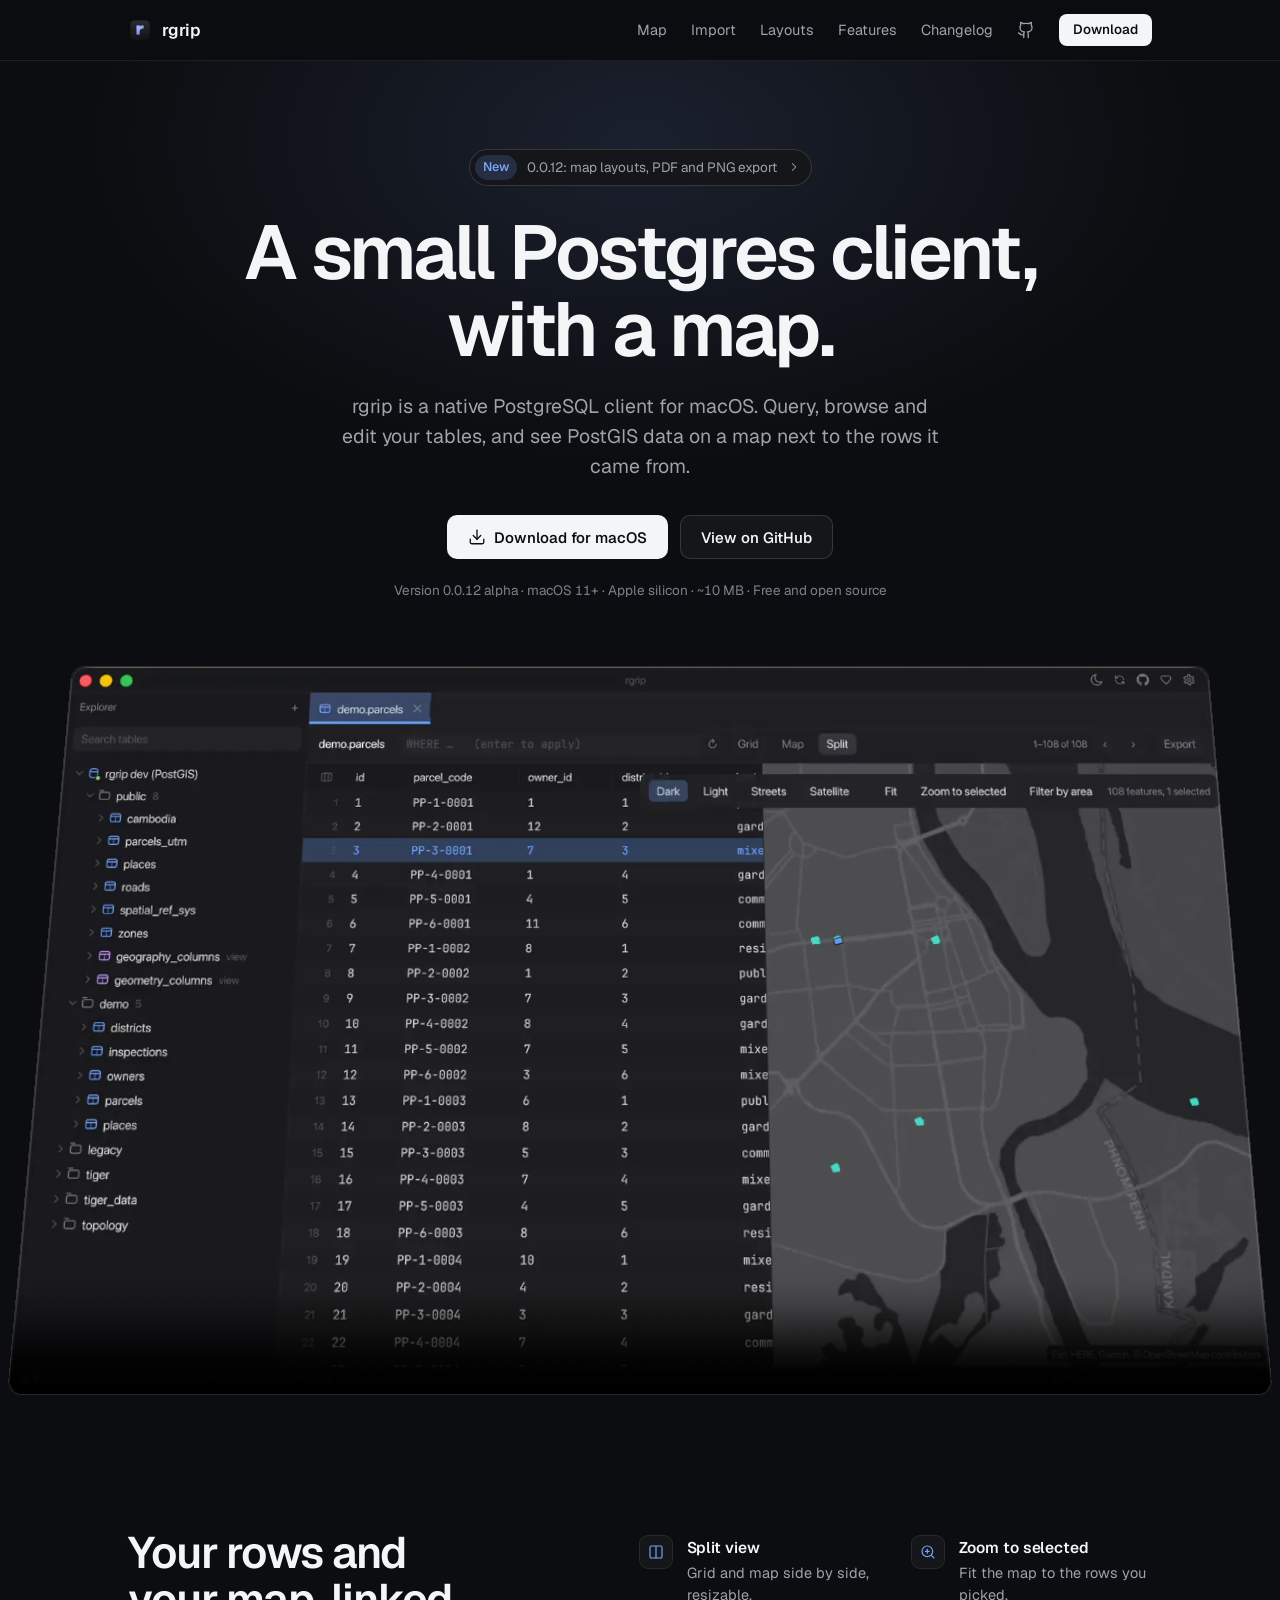
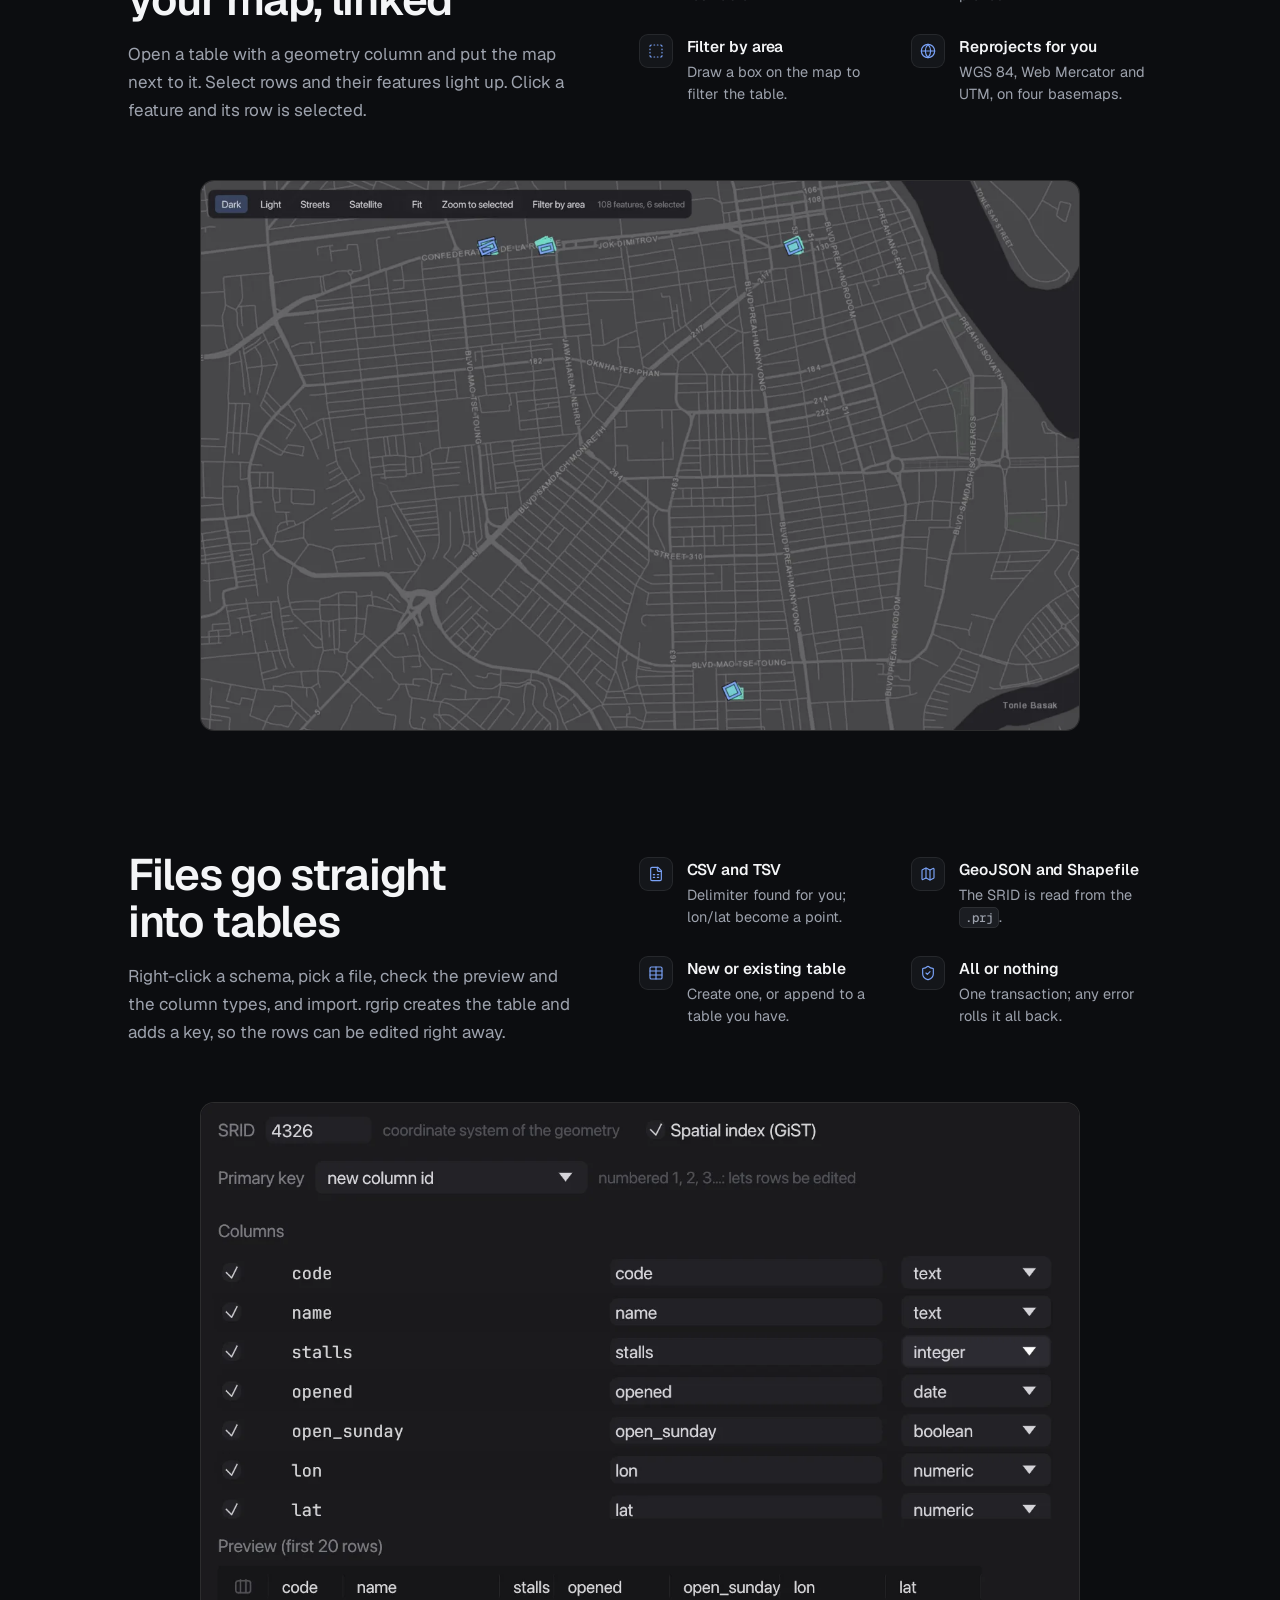
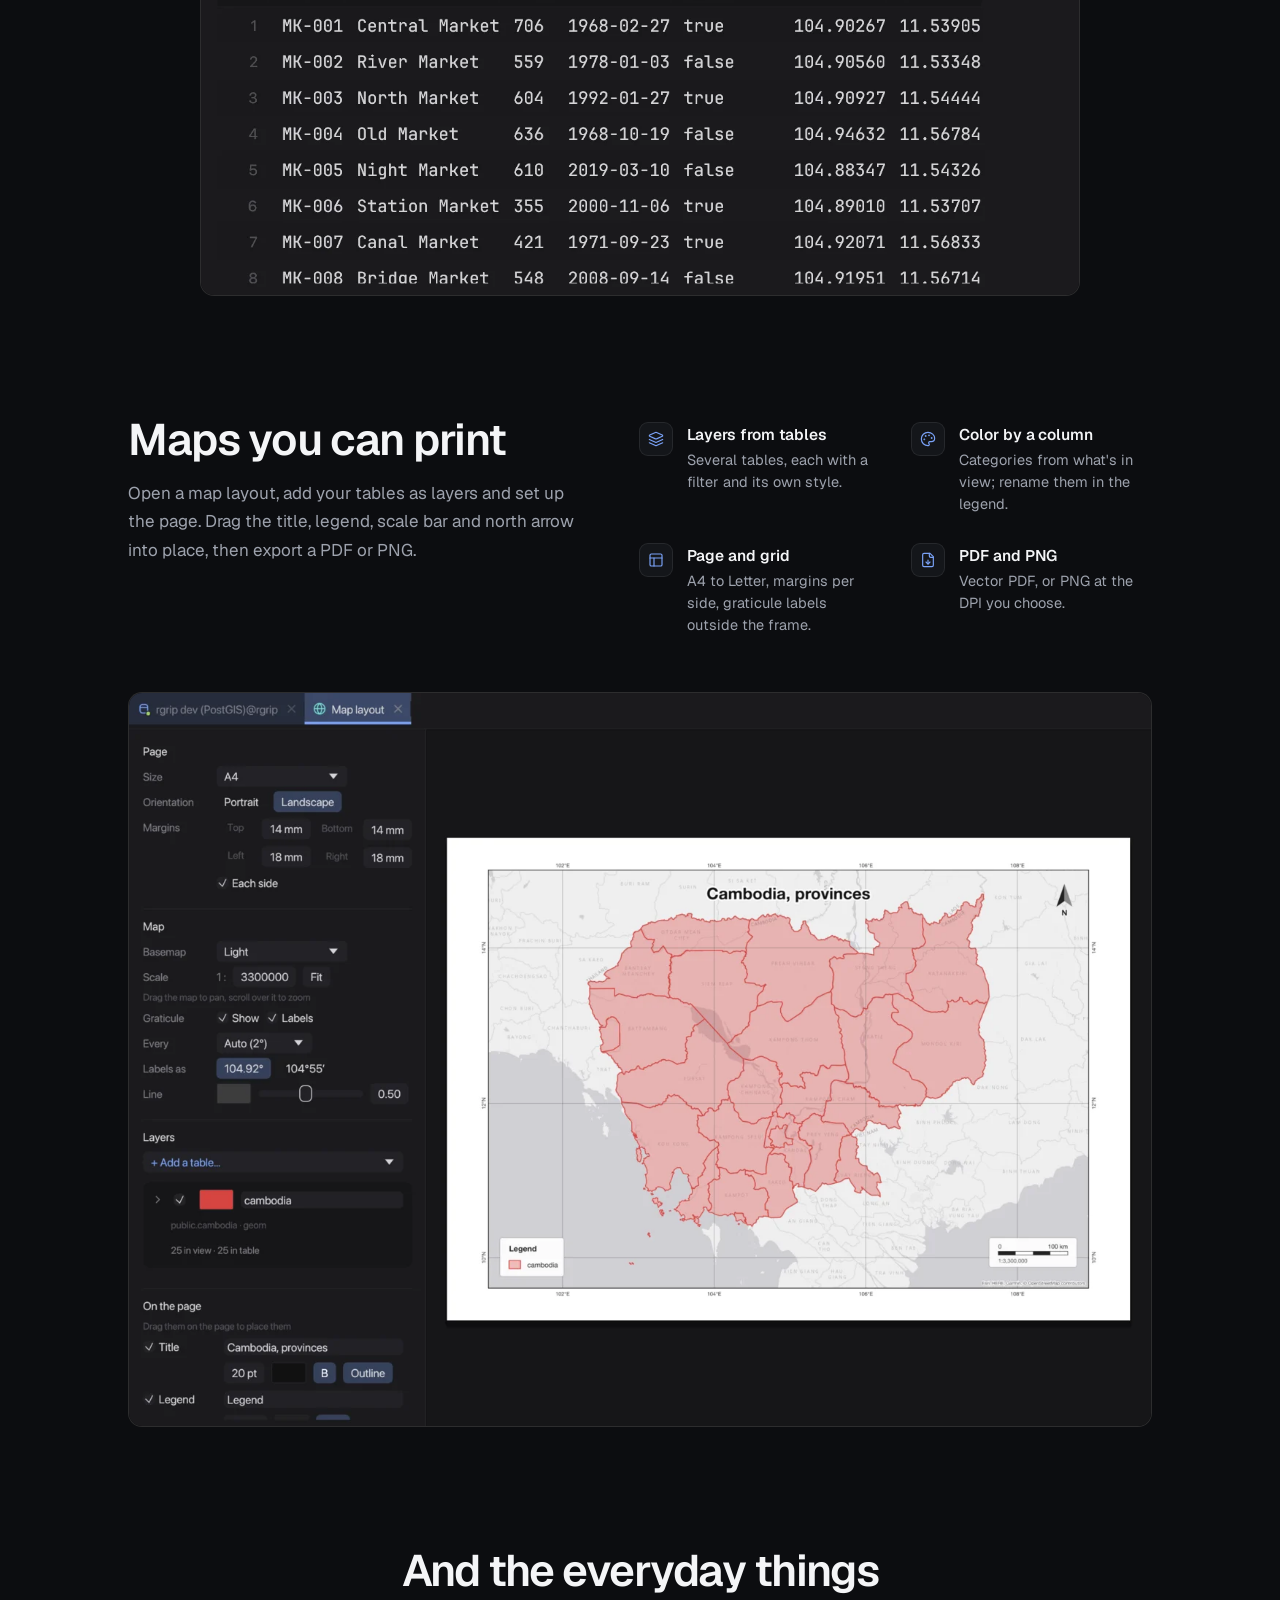
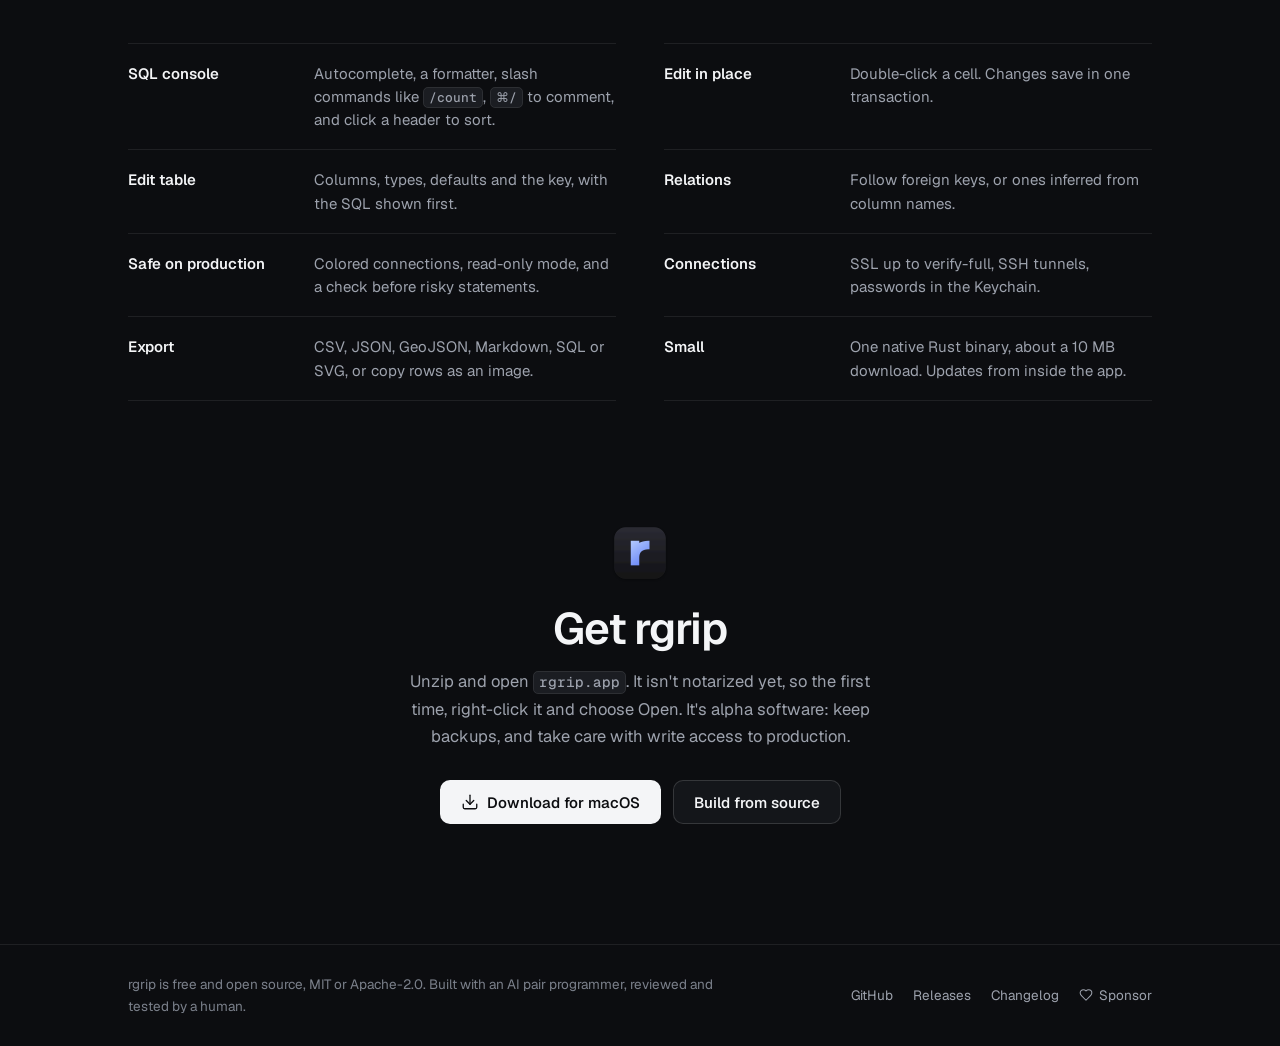
==== commit dd7eef12: "Site and README: map layouts and export section with a screenshot; sort in the console list; screens" ====
--- a/site/index.html
+++ b/site/index.html
@@ -36,6 +36,7 @@
       <nav aria-label="Primary">
         <a href="#map">Map</a>
         <a href="#import">Import</a>
+        <a href="#layout">Layouts</a>
         <a href="#features">Features</a>
         <a href="https://github.com/yoouTaro/rgrip/blob/main/CHANGELOG.md">Changelog</a>
         <a href="https://github.com/yoouTaro/rgrip" class="nav-gh" aria-label="GitHub"><svg class="ico" viewBox="0 0 24 24" aria-hidden="true"><path d="M15 22v-4a4.8 4.8 0 0 0-1-3.5c3 0 6-2 6-5.5.08-1.25-.27-2.48-1-3.5.28-1.15.28-2.35 0-3.5 0 0-1 0-3 1.5-2.64-.5-5.36-.5-8 0C6 2 5 2 5 2c-.3 1.15-.3 2.35 0 3.5A5.403 5.403 0 0 0 4 9c0 3.5 3 5.5 6 5.5-.39.49-.68 1.05-.85 1.65-.17.6-.22 1.23-.15 1.85v4"/><path d="M9 18c-4.51 2-5-2-7-2"/></svg></a>
@@ -47,14 +48,14 @@
   <main id="main">
     <section class="hero" id="top">
       <div class="wrap">
-        <a class="pill" href="https://github.com/yoouTaro/rgrip/releases/tag/v0.0.9-alpha"><span class="pill-tag">New</span><span><span data-version>0.0.9</span>: linked map and grid, import</span><svg class="ico" viewBox="0 0 24 24" aria-hidden="true"><path d="m9 18 6-6-6-6"/></svg></a>
+        <a class="pill" href="https://github.com/yoouTaro/rgrip/releases/tag/v0.0.12-alpha"><span class="pill-tag">New</span><span><span data-version>0.0.12</span>: map layouts, PDF and PNG export</span><svg class="ico" viewBox="0 0 24 24" aria-hidden="true"><path d="m9 18 6-6-6-6"/></svg></a>
         <h1>A small Postgres client,<br>with a map.</h1>
         <p class="lead">rgrip is a native PostgreSQL client for macOS. Query, browse and edit your tables, and see PostGIS data on a map next to the rows it came from.</p>
         <div class="cta">
           <a class="btn btn-primary" data-download href="https://github.com/yoouTaro/rgrip/releases"><svg class="ico" viewBox="0 0 24 24" aria-hidden="true"><path d="M12 15V3"/><path d="M21 15v4a2 2 0 0 1-2 2H5a2 2 0 0 1-2-2v-4"/><path d="m7 10 5 5 5-5"/></svg><span>Download for macOS</span></a>
           <a class="btn btn-ghost" href="https://github.com/yoouTaro/rgrip">View on GitHub</a>
         </div>
-        <p class="fine">Version <span data-version>0.0.9</span> alpha · macOS 11+ · Apple silicon · ~10 MB · Free and open source</p>
+        <p class="fine">Version <span data-version>0.0.12</span> alpha · macOS 11+ · Apple silicon · ~10 MB · Free and open source</p>
       </div>
       <div class="wrap wrap-wide">
         <figure class="shot shot-hero">
@@ -106,11 +107,31 @@
       </div>
     </section>
 
+    <section class="section" id="layout" aria-labelledby="layout-h">
+      <div class="wrap split">
+        <div class="copy">
+          <h2 id="layout-h">Maps you can print</h2>
+          <p>Open a map layout, add your tables as layers and set up the page. Drag the title, legend, scale bar and north arrow into place, then export a PDF or PNG.</p>
+        </div>
+        <ul class="points">
+          <li><svg class="ico" viewBox="0 0 24 24" aria-hidden="true"><path d="m12.83 2.18a2 2 0 0 0-1.66 0L2.6 6.08a1 1 0 0 0 0 1.83l8.58 3.91a2 2 0 0 0 1.66 0l8.58-3.9a1 1 0 0 0 0-1.83Z"/><path d="m22 17.65-9.17 4.16a2 2 0 0 1-1.66 0L2 17.65"/><path d="m22 12.65-9.17 4.16a2 2 0 0 1-1.66 0L2 12.65"/></svg><div><b>Layers from tables</b><span>Several tables, each with a filter and its own style.</span></div></li>
+          <li><svg class="ico" viewBox="0 0 24 24" aria-hidden="true"><path d="M12 22a1 1 0 0 1 0-20 10 9 0 0 1 10 9 5 5 0 0 1-5 5h-2.25a1.75 1.75 0 0 0-1.4 2.8l.3.4a1.75 1.75 0 0 1-1.4 2.8z"/><circle cx="13.5" cy="6.5" r=".5" fill="currentColor"/><circle cx="17.5" cy="10.5" r=".5" fill="currentColor"/><circle cx="6.5" cy="12.5" r=".5" fill="currentColor"/><circle cx="8.5" cy="7.5" r=".5" fill="currentColor"/></svg><div><b>Color by a column</b><span>Categories from what's in view; rename them in the legend.</span></div></li>
+          <li><svg class="ico" viewBox="0 0 24 24" aria-hidden="true"><rect width="18" height="18" x="3" y="3" rx="2"/><path d="M3 9h18"/><path d="M9 21V9"/></svg><div><b>Page and grid</b><span>A4 to Letter, margins per side, graticule labels outside the frame.</span></div></li>
+          <li><svg class="ico" viewBox="0 0 24 24" aria-hidden="true"><path d="M15 2H6a2 2 0 0 0-2 2v16a2 2 0 0 0 2 2h12a2 2 0 0 0 2-2V7Z"/><path d="M14 2v4a2 2 0 0 0 2 2h4"/><path d="M12 18v-6"/><path d="m9 15 3 3 3-3"/></svg><div><b>PDF and PNG</b><span>Vector PDF, or PNG at the DPI you choose.</span></div></li>
+        </ul>
+      </div>
+      <div class="wrap">
+        <figure class="shot shot-layout">
+          <img src="img/layout.webp" alt="Map layout tab: the provinces of Cambodia on an A4 landscape page with a graticule, title, legend, scale bar and north arrow, next to the page and layer settings" width="1400" height="1005" loading="lazy">
+        </figure>
+      </div>
+    </section>
+
     <section class="section" id="features" aria-labelledby="features-h">
       <div class="wrap">
         <h2 id="features-h" class="center">And the everyday things</h2>
         <dl class="list">
-          <div><dt>SQL console</dt><dd>Autocomplete, a formatter, slash commands like <code>/count</code>, and <kbd>⌘/</kbd> to comment.</dd></div>
+          <div><dt>SQL console</dt><dd>Autocomplete, a formatter, slash commands like <code>/count</code>, <kbd>⌘/</kbd> to comment, and click a header to sort.</dd></div>
           <div><dt>Edit in place</dt><dd>Double-click a cell. Changes save in one transaction.</dd></div>
           <div><dt>Edit table</dt><dd>Columns, types, defaults and the key, with the SQL shown first.</dd></div>
           <div><dt>Relations</dt><dd>Follow foreign keys, or ones inferred from column names.</dd></div>
--- a/site/style.css
+++ b/site/style.css
@@ -65,6 +65,7 @@
   transform:perspective(1600px) rotateX(calc(var(--tilt,0) * 14deg)) scale(calc(1 - var(--tilt,0) * .04))}
 .shot-hero video{height:100%;object-fit:cover}
 .shot-import,.shot-map{max-width:880px;margin:56px auto 0}
+.shot-layout{max-width:1040px;margin:56px auto 0}
 
 /* Sections */
 .section{padding:120px 0 0}
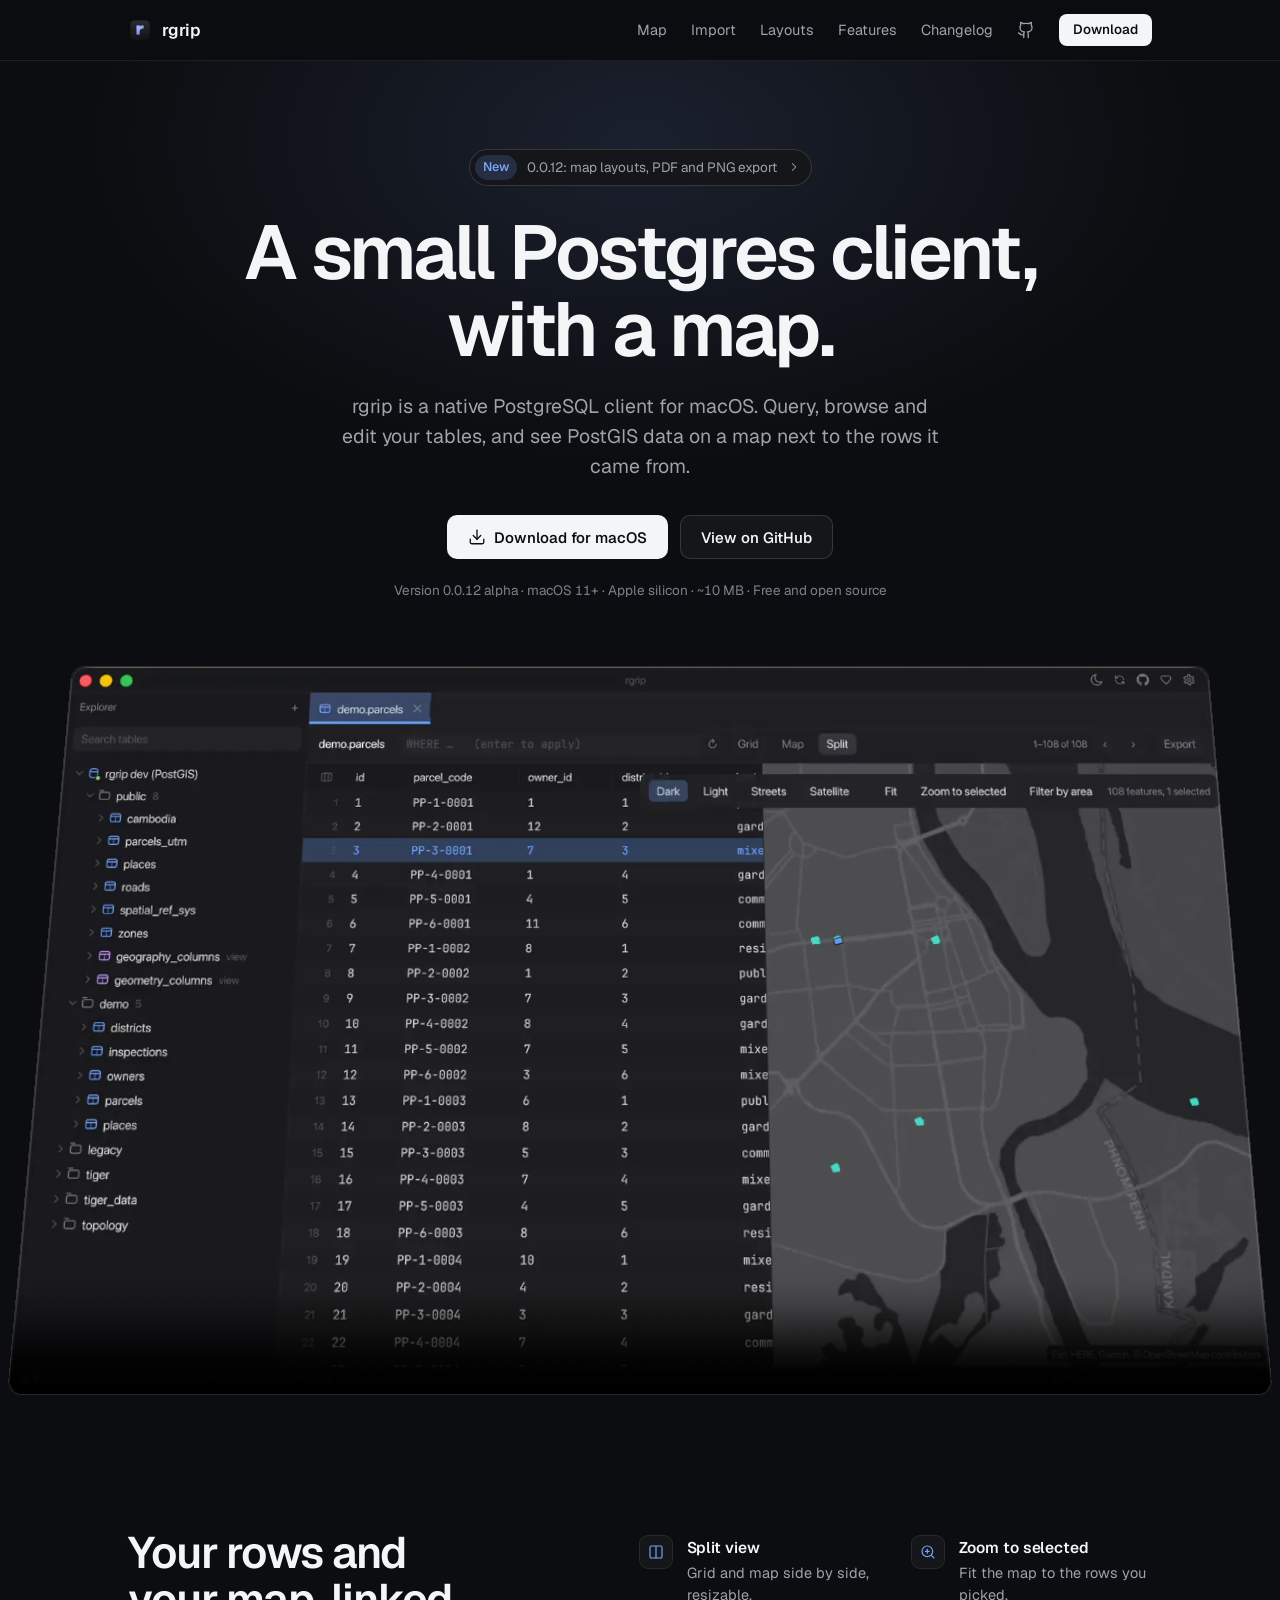
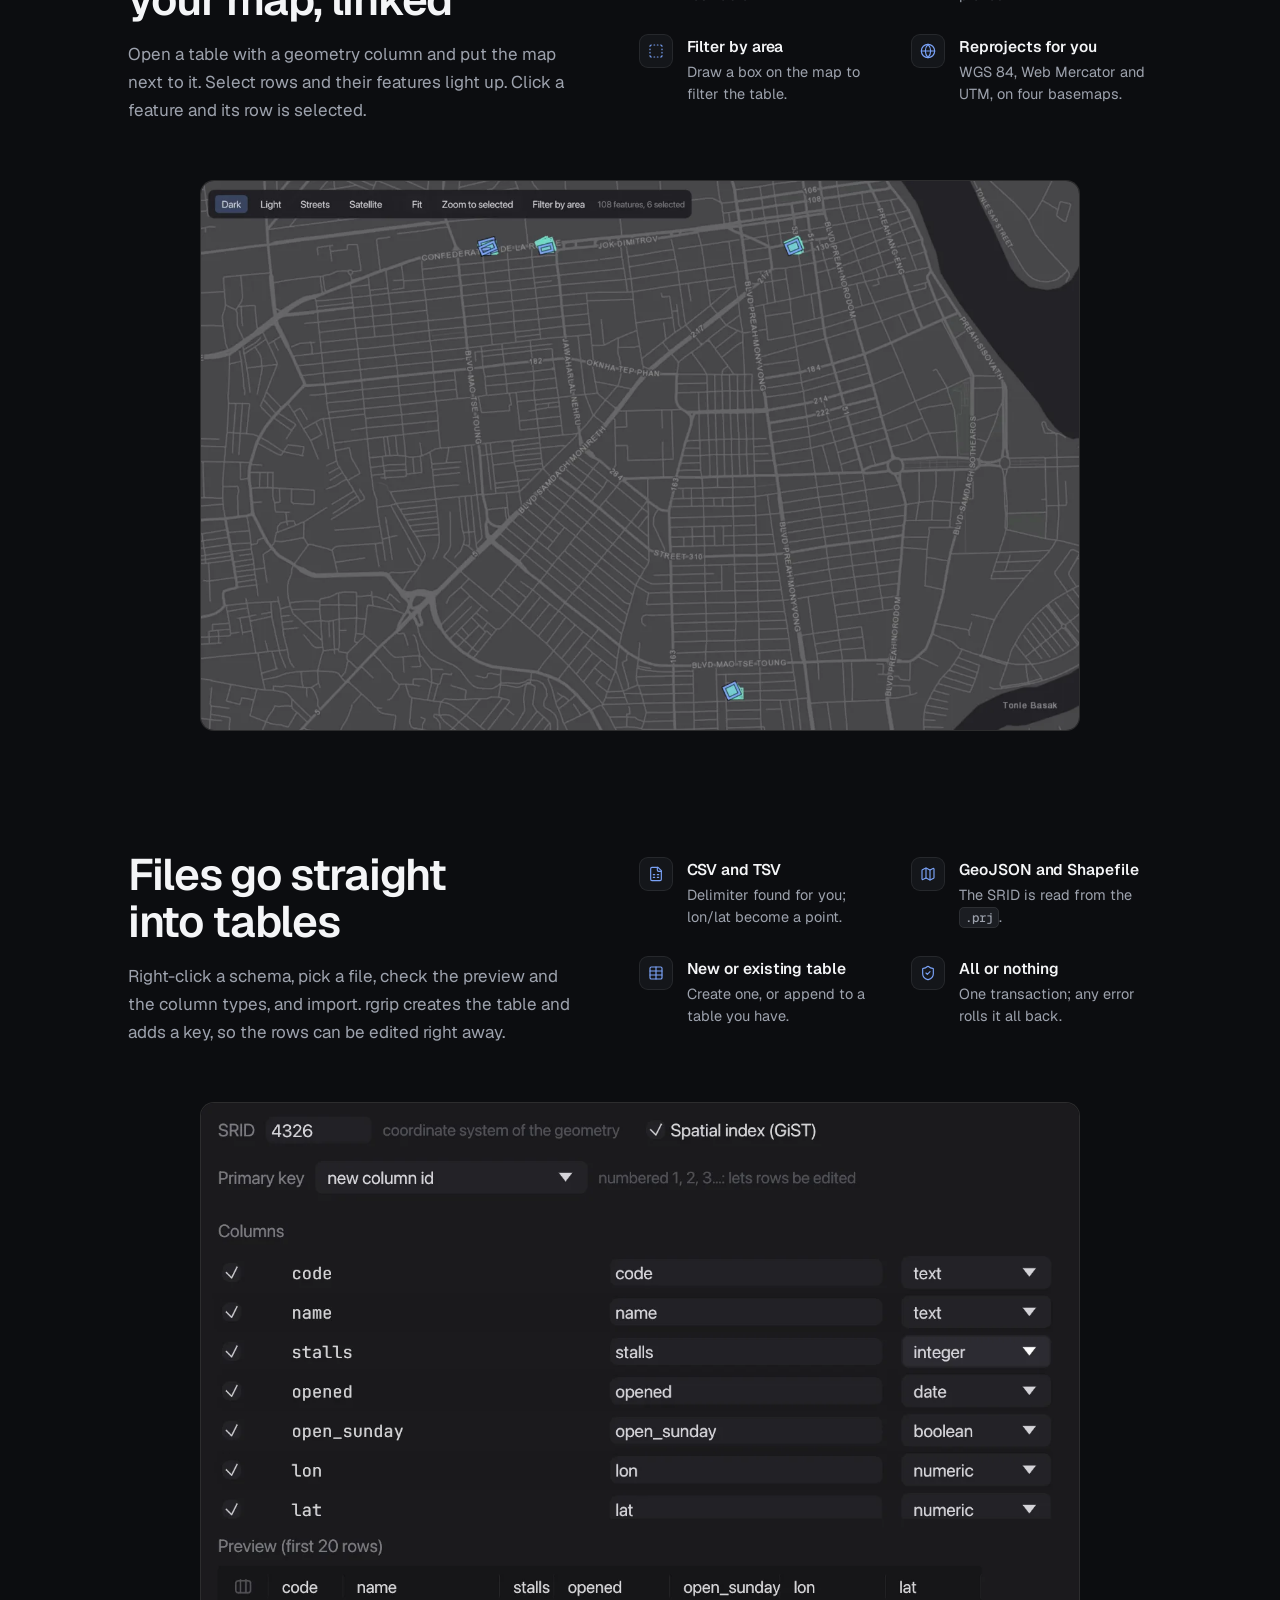
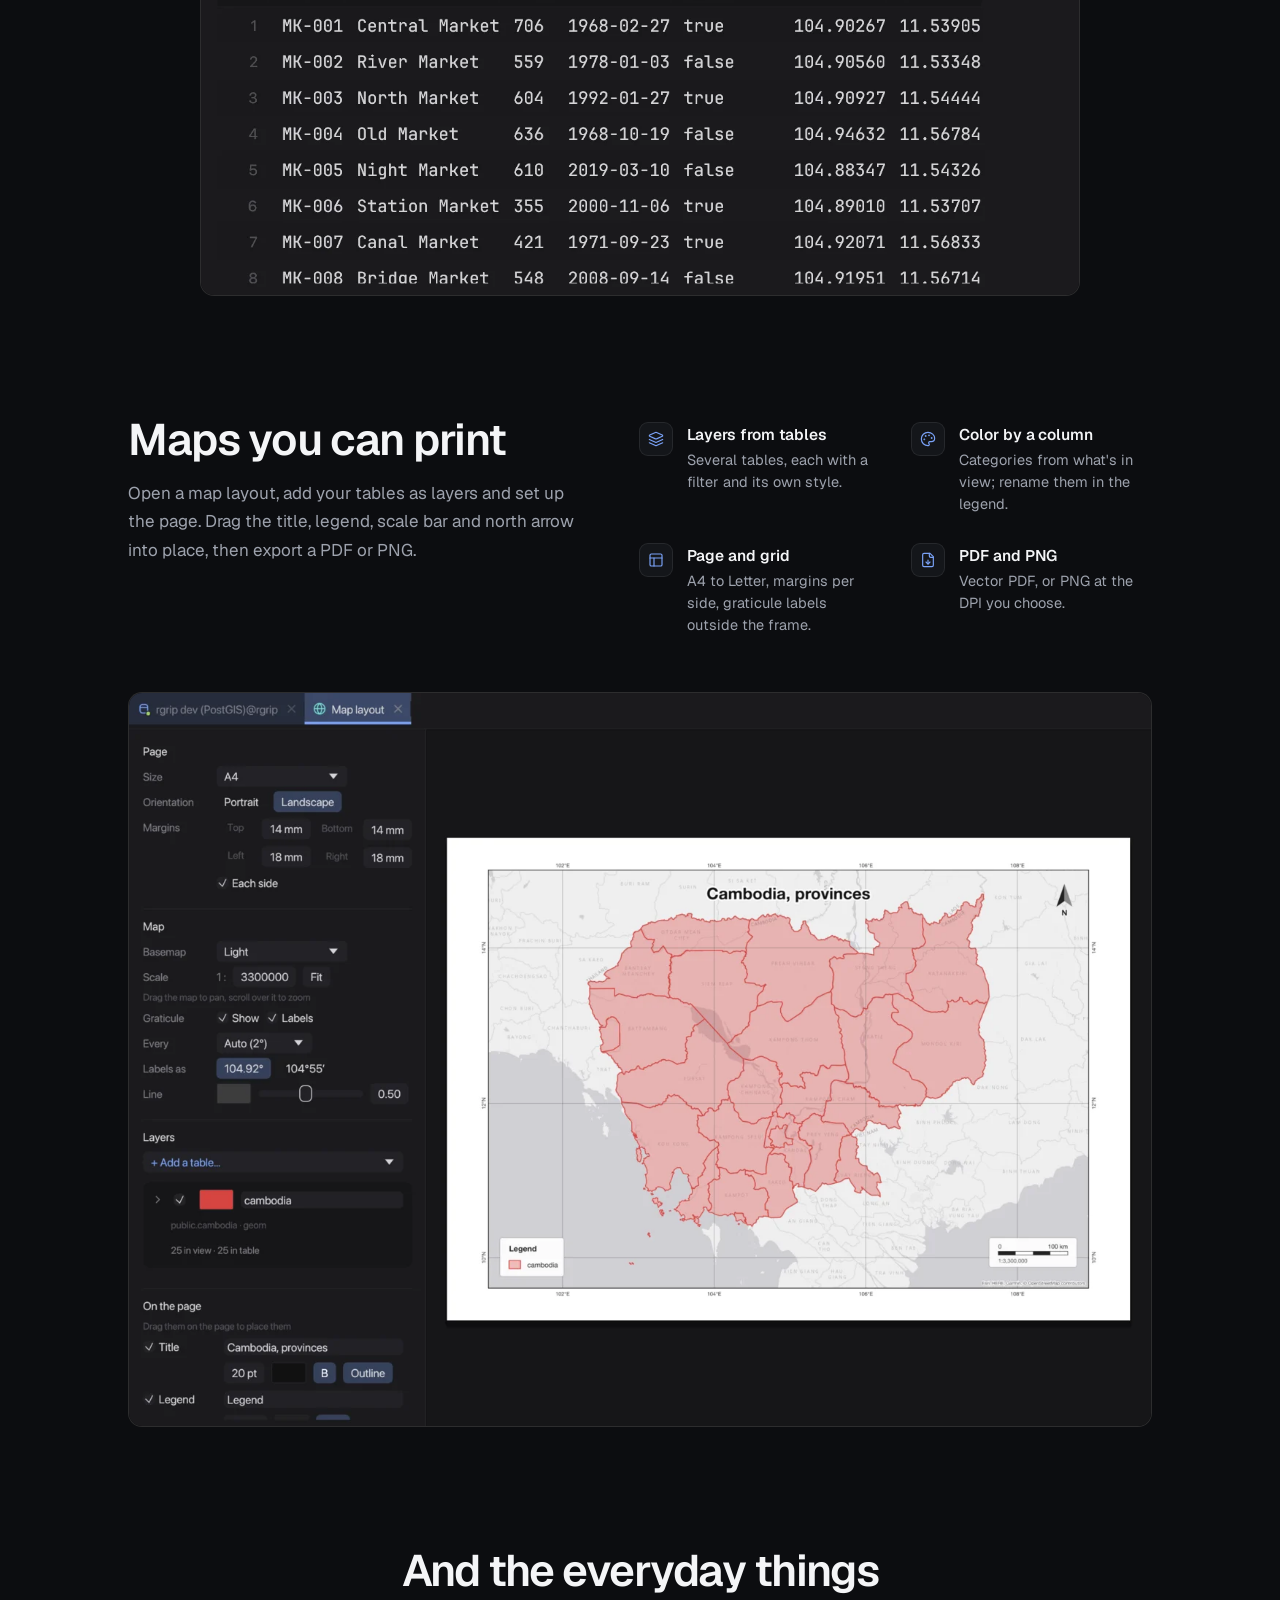
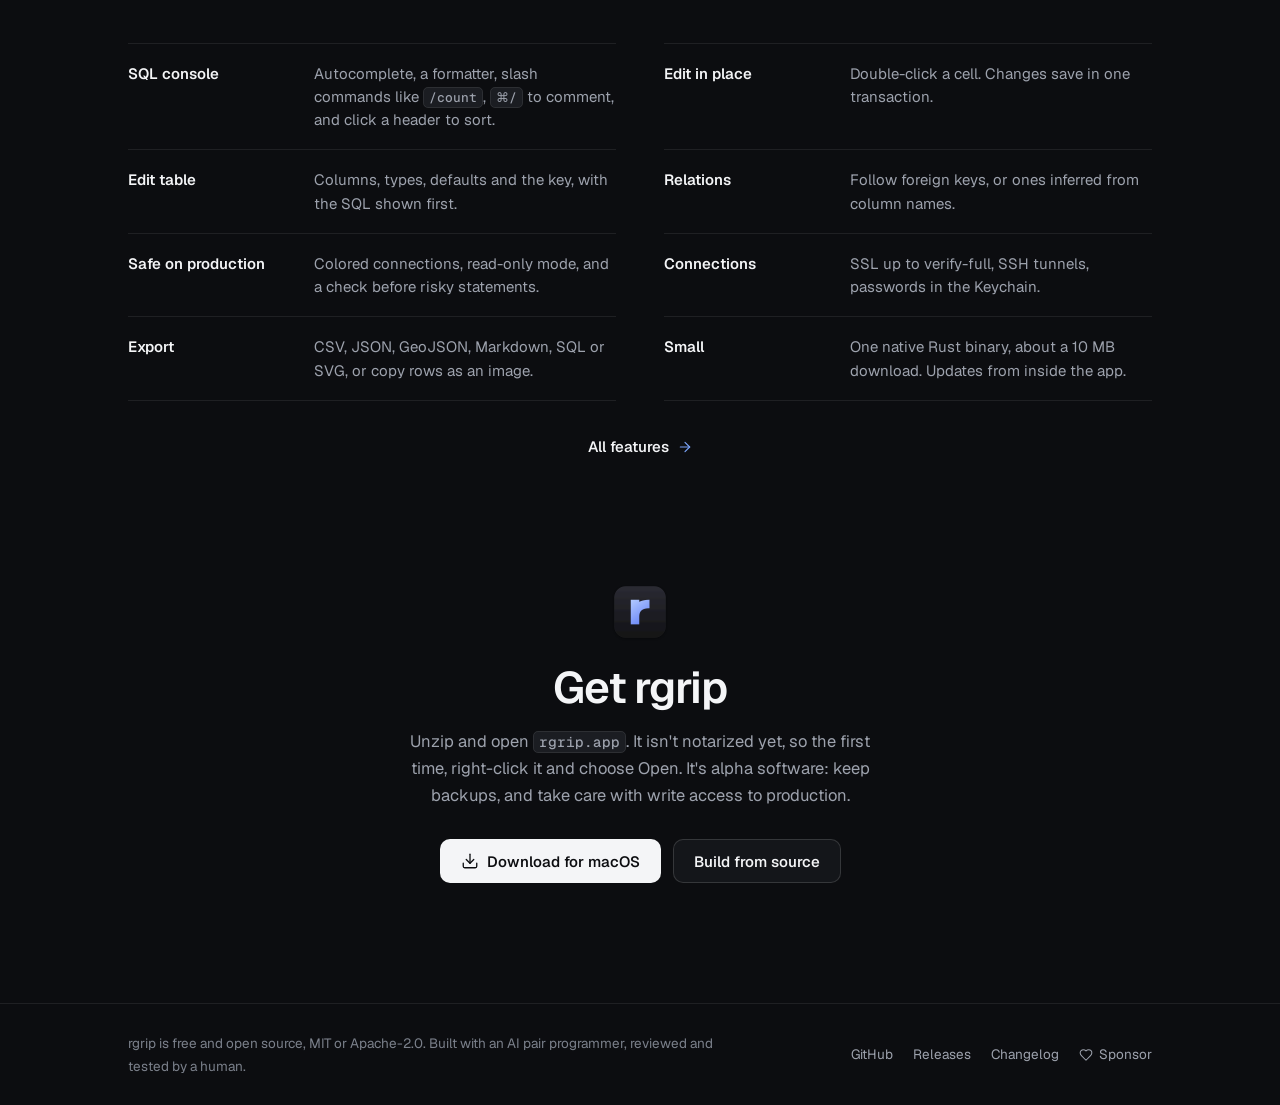
==== commit 533f60ce: "Site: a features page (console, browse and edit, map, layouts, import, export) with a section index;" ====
--- a/site/index.html
+++ b/site/index.html
@@ -22,8 +22,8 @@
   <meta name="twitter:image" content="https://yoouTaro.github.io/rgrip/img/og.png">
 
   <link rel="preload" href="fonts/geist.woff2" as="font" type="font/woff2" crossorigin>
-  <link rel="stylesheet" href="style.css">
-  <script src="main.js" defer></script>
+  <link rel="stylesheet" href="style.css?v=13">
+  <script src="main.js?v=13" defer></script>
 </head>
 <body>
   <a class="skip" href="#main">Skip to content</a>
@@ -37,7 +37,7 @@
         <a href="#map">Map</a>
         <a href="#import">Import</a>
         <a href="#layout">Layouts</a>
-        <a href="#features">Features</a>
+        <a href="features.html">Features</a>
         <a href="https://github.com/yoouTaro/rgrip/blob/main/CHANGELOG.md">Changelog</a>
         <a href="https://github.com/yoouTaro/rgrip" class="nav-gh" aria-label="GitHub"><svg class="ico" viewBox="0 0 24 24" aria-hidden="true"><path d="M15 22v-4a4.8 4.8 0 0 0-1-3.5c3 0 6-2 6-5.5.08-1.25-.27-2.48-1-3.5.28-1.15.28-2.35 0-3.5 0 0-1 0-3 1.5-2.64-.5-5.36-.5-8 0C6 2 5 2 5 2c-.3 1.15-.3 2.35 0 3.5A5.403 5.403 0 0 0 4 9c0 3.5 3 5.5 6 5.5-.39.49-.68 1.05-.85 1.65-.17.6-.22 1.23-.15 1.85v4"/><path d="M9 18c-4.51 2-5-2-7-2"/></svg></a>
         <a class="btn btn-sm btn-primary" data-download href="https://github.com/yoouTaro/rgrip/releases"><span>Download</span></a>
@@ -140,6 +140,7 @@
           <div><dt>Export</dt><dd>CSV, JSON, GeoJSON, Markdown, SQL or SVG, or copy rows as an image.</dd></div>
           <div><dt>Small</dt><dd>One native Rust binary, about a 10 MB download. Updates from inside the app.</dd></div>
         </dl>
+        <p class="more"><a href="features.html">All features<svg class="ico" viewBox="0 0 24 24" aria-hidden="true"><path d="M5 12h14"/><path d="m12 5 7 7-7 7"/></svg></a></p>
       </div>
     </section>
 
--- a/site/style.css
+++ b/site/style.css
@@ -84,6 +84,10 @@
 .list dt{font-weight:580;font-size:15px}
 .list dd{margin:0;color:var(--muted);font-size:15px;line-height:1.55}
 
+.more{margin:32px 0 0;text-align:center}
+.more a{display:inline-flex;align-items:center;gap:8px;color:var(--text);font-weight:550;font-size:15px;text-decoration:none}
+.more a .ico{width:16px;height:16px;color:var(--accent);transition:transform .2s var(--ease)}
+.more a:hover .ico{transform:translateX(3px)}
 .get{padding-bottom:120px}
 .get-icon{margin:0 auto 20px;border-radius:14px}
 .get p{color:var(--muted);margin:0 auto 30px;max-width:30em}
@@ -97,6 +101,44 @@
 .foot a{color:var(--muted);text-decoration:none;display:inline-flex;align-items:center;gap:6px}
 .foot a:hover{color:var(--text)}
 .foot .ico{width:14px;height:14px}
+
+/* Features page */
+.top nav a[aria-current="page"]{color:var(--text)}
+.page-head{position:relative;padding:96px 0 0;overflow:hidden}
+.page-head::before{content:"";position:absolute;left:-180px;top:-260px;width:900px;height:560px;z-index:-1;pointer-events:none;
+  background:radial-gradient(closest-side,rgba(122,162,247,.10),transparent)}
+.page-title{margin:0 0 18px;font-size:clamp(40px,5.2vw,64px)}
+.page-lead{margin:0;max-width:34em}
+.page-lead a{color:var(--text);text-decoration-color:var(--line-2);text-underline-offset:3px;transition:text-decoration-color .2s}
+.page-lead a:hover{text-decoration-color:var(--text)}
+.feat{display:grid;grid-template-columns:180px minmax(0,1fr);gap:56px;align-items:start;margin-top:72px}
+.toc{position:sticky;top:96px;display:flex;flex-direction:column;border-left:1px solid var(--line)}
+.toc a{margin-left:-1px;padding:6px 0 6px 16px;border-left:1px solid transparent;color:var(--faint);font-size:14px;text-decoration:none;transition:color .2s,border-color .2s}
+.toc a:hover{color:var(--text)}
+.toc a.on{color:var(--text);border-left-color:var(--accent)}
+.group{padding:0 0 96px}
+.group + .group{padding-top:96px;border-top:1px solid var(--line)}
+.group h2{margin-bottom:12px}
+.group-copy{margin:0 0 36px;color:var(--muted);font-size:17px;max-width:34em}
+.group .shot{margin:0 0 40px}
+.items{display:grid;grid-template-columns:repeat(2,minmax(0,1fr));column-gap:40px;margin:0}
+.items div{padding:16px 0;border-top:1px solid var(--line)}
+.items dt{font-weight:580;font-size:15.5px;letter-spacing:-.005em}
+.items dd{margin:3px 0 0;color:var(--muted);font-size:14.5px;line-height:1.55}
+.feat + .get{padding-top:24px}
+@media (max-width:900px){
+  .feat{grid-template-columns:minmax(0,1fr);margin-top:56px}
+  .toc{display:none}
+  .group{padding-bottom:72px}
+  .group + .group{padding-top:72px}
+}
+@media (max-width:640px){
+  .page-head{padding-top:56px}
+  .items{grid-template-columns:minmax(0,1fr)}
+  .group .shot{border-radius:10px;margin-bottom:28px}
+  .group{padding-bottom:56px}
+  .group + .group{padding-top:56px}
+}
 
 /* Entrance: content is visible by default; JS only adds the motion. */
 .js .rise{opacity:0;transform:translateY(14px);filter:blur(6px);transition:opacity .9s var(--ease),transform .9s var(--ease),filter .9s var(--ease)}
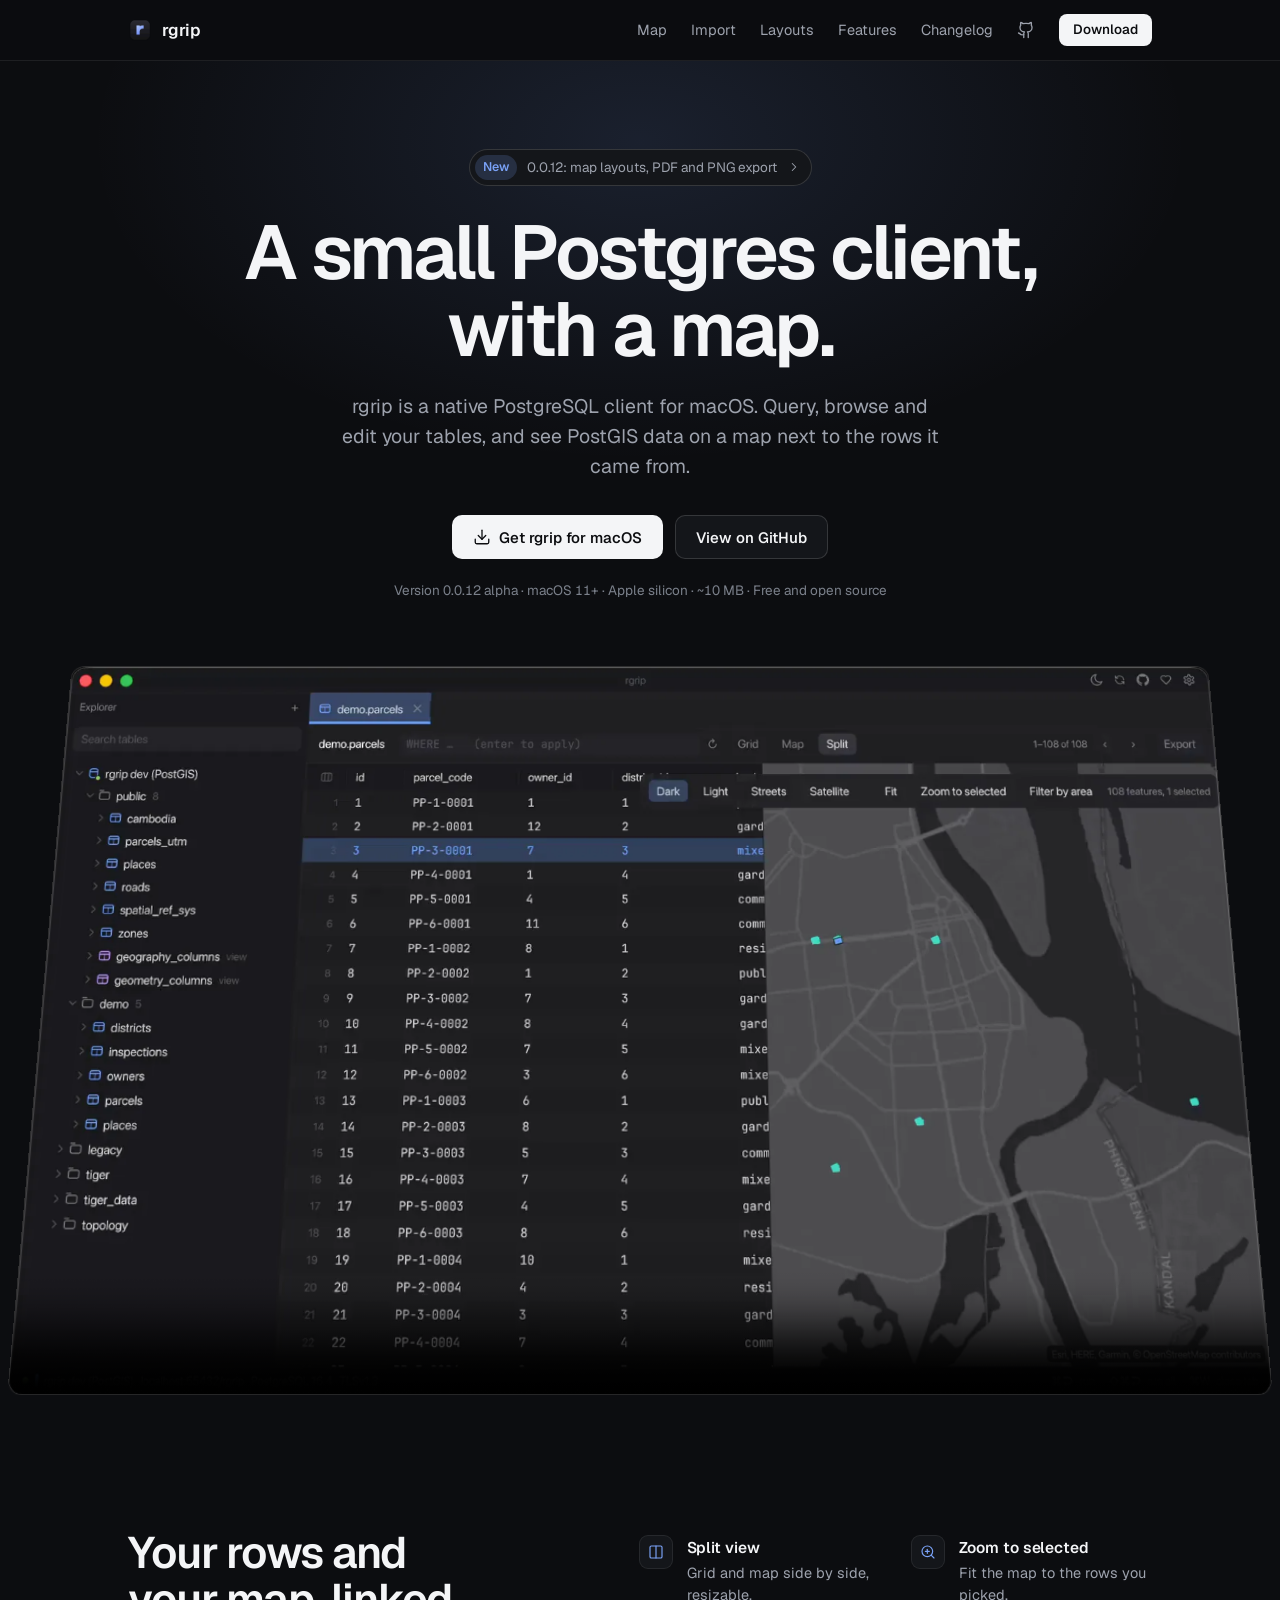
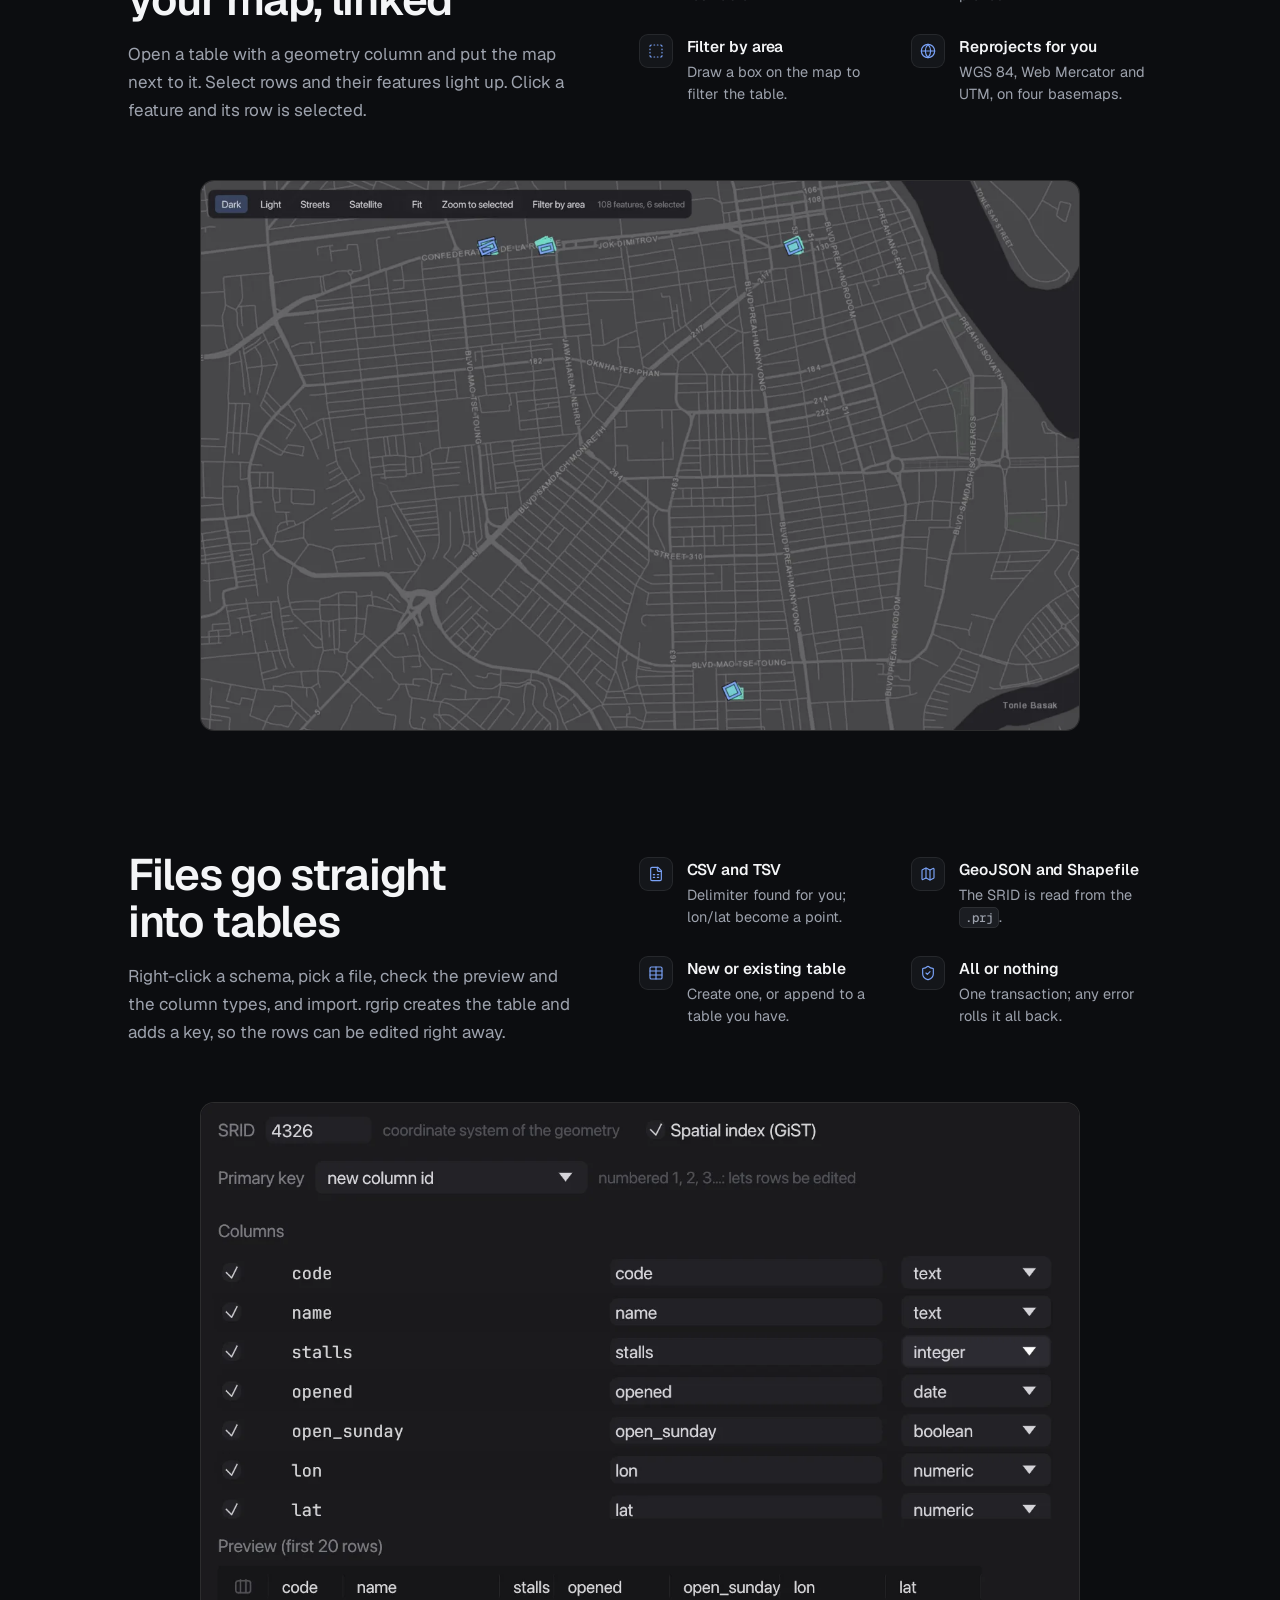
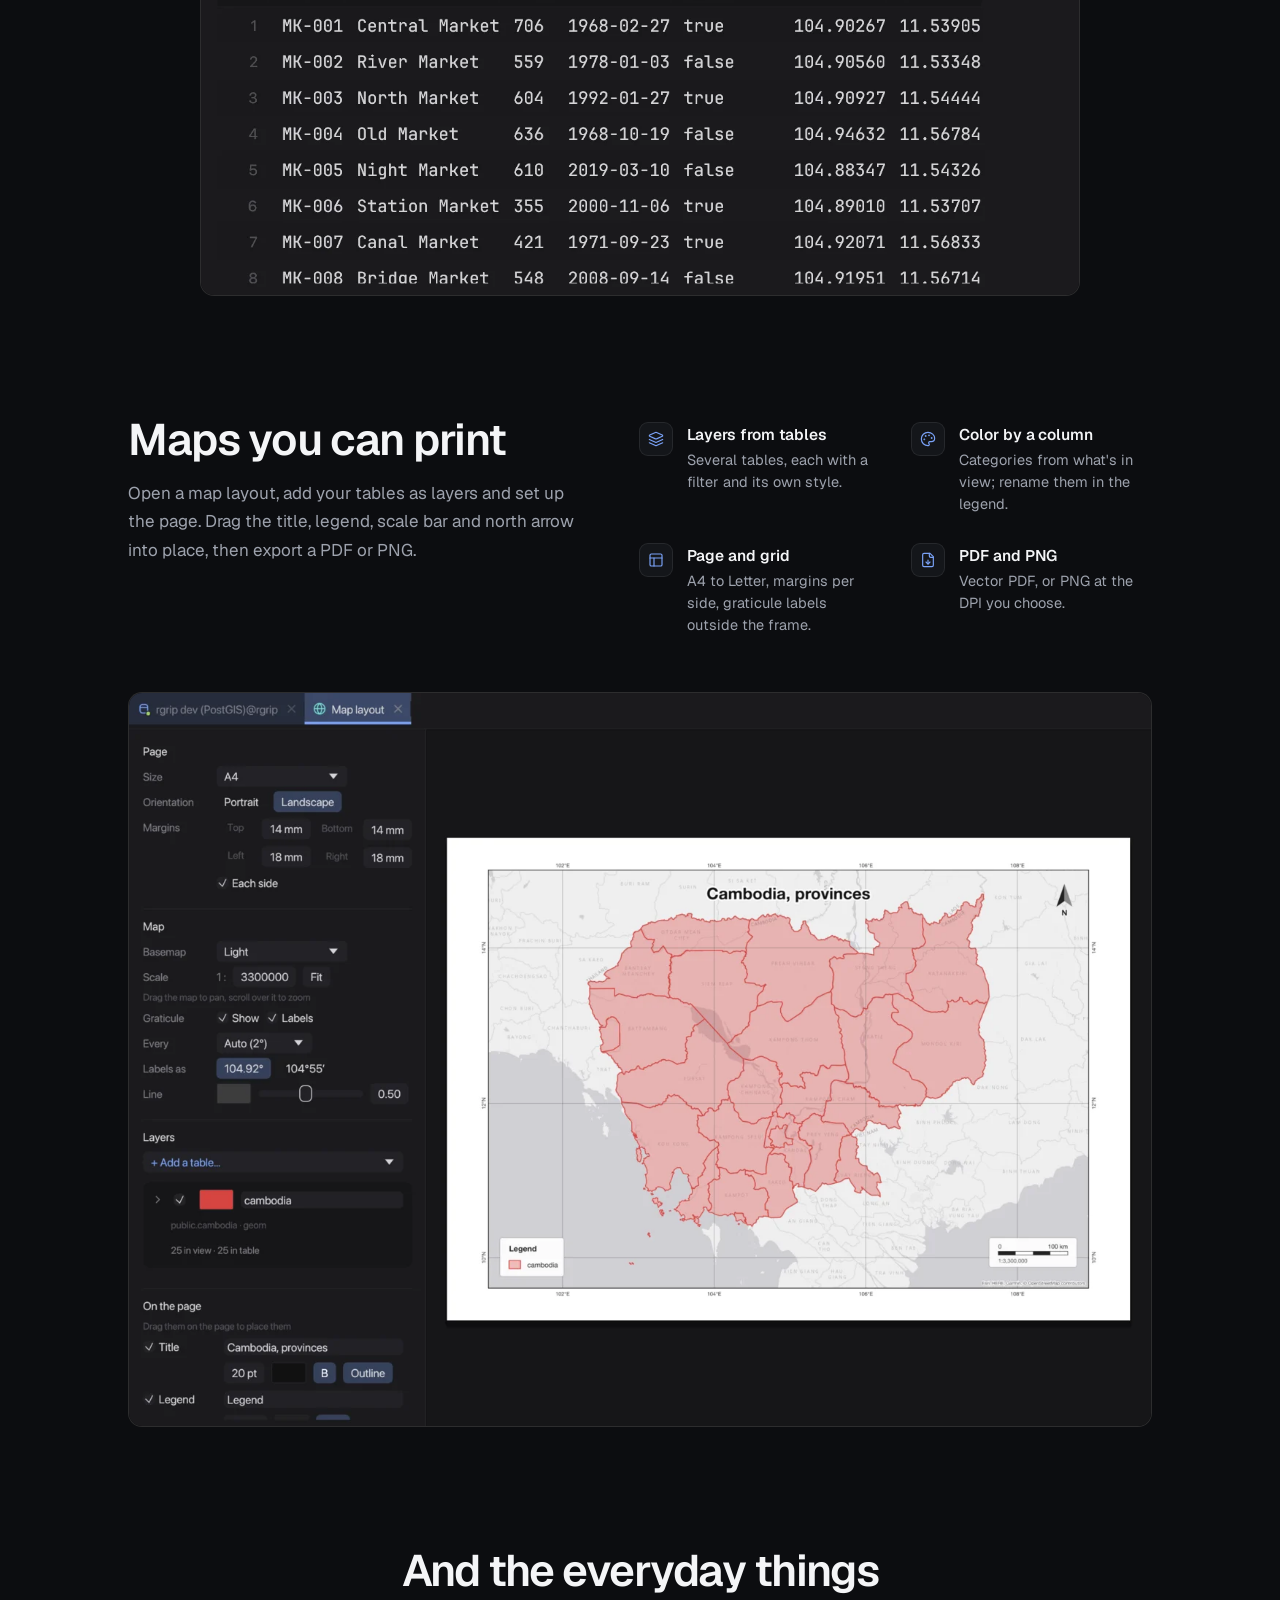
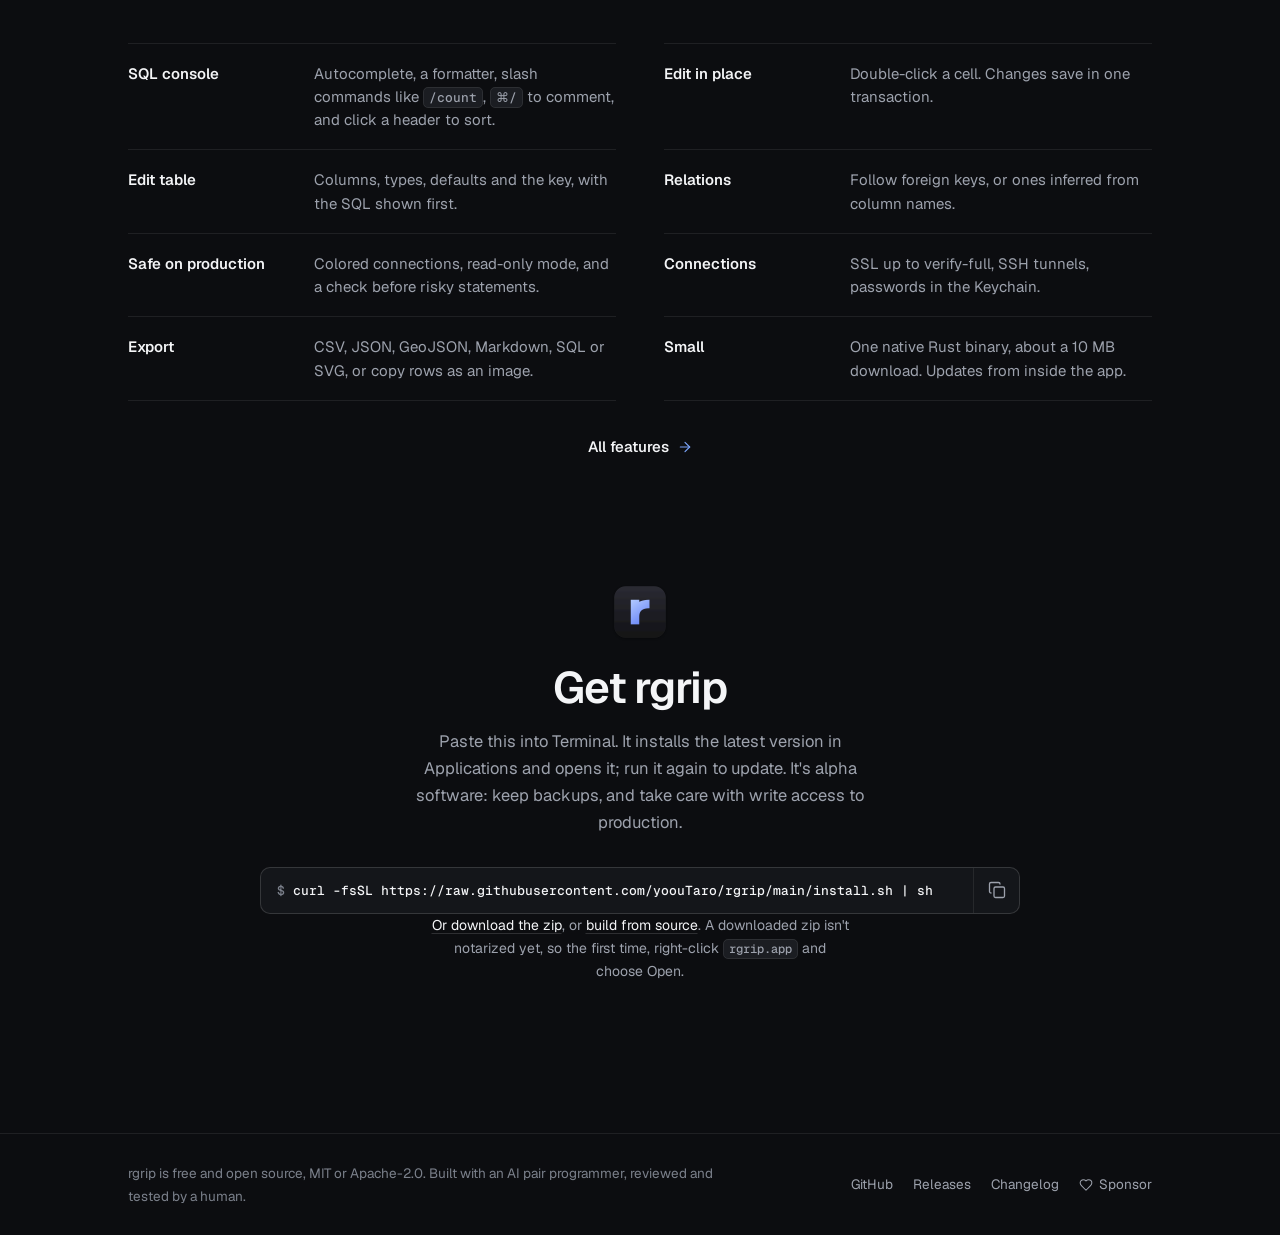
==== commit b4ae68bb: "Site: install with the Terminal one-liner (copy button) as the default; the zip is the alternative C" ====
--- a/site/index.html
+++ b/site/index.html
@@ -52,7 +52,7 @@
         <h1>A small Postgres client,<br>with a map.</h1>
         <p class="lead">rgrip is a native PostgreSQL client for macOS. Query, browse and edit your tables, and see PostGIS data on a map next to the rows it came from.</p>
         <div class="cta">
-          <a class="btn btn-primary" data-download href="https://github.com/yoouTaro/rgrip/releases"><svg class="ico" viewBox="0 0 24 24" aria-hidden="true"><path d="M12 15V3"/><path d="M21 15v4a2 2 0 0 1-2 2H5a2 2 0 0 1-2-2v-4"/><path d="m7 10 5 5 5-5"/></svg><span>Download for macOS</span></a>
+          <a class="btn btn-primary" href="#download"><svg class="ico" viewBox="0 0 24 24" aria-hidden="true"><path d="M12 15V3"/><path d="M21 15v4a2 2 0 0 1-2 2H5a2 2 0 0 1-2-2v-4"/><path d="m7 10 5 5 5-5"/></svg><span>Get rgrip for macOS</span></a>
           <a class="btn btn-ghost" href="https://github.com/yoouTaro/rgrip">View on GitHub</a>
         </div>
         <p class="fine">Version <span data-version>0.0.12</span> alpha · macOS 11+ · Apple silicon · ~10 MB · Free and open source</p>
@@ -148,11 +148,12 @@
       <div class="wrap narrow center">
         <img src="img/icon.png" alt="" width="64" height="64" class="get-icon">
         <h2 id="download-h">Get rgrip</h2>
-        <p>Unzip and open <code>rgrip.app</code>. It isn't notarized yet, so the first time, right-click it and choose Open. It's alpha software: keep backups, and take care with write access to production.</p>
-        <div class="cta center-cta">
-          <a class="btn btn-primary" data-download href="https://github.com/yoouTaro/rgrip/releases"><svg class="ico" viewBox="0 0 24 24" aria-hidden="true"><path d="M12 15V3"/><path d="M21 15v4a2 2 0 0 1-2 2H5a2 2 0 0 1-2-2v-4"/><path d="m7 10 5 5 5-5"/></svg><span>Download for macOS</span></a>
-          <a class="btn btn-ghost" href="https://github.com/yoouTaro/rgrip#build-from-source">Build from source</a>
+        <p>Paste this into Terminal. It installs the latest version in Applications and opens it; run it again to update. It's alpha software: keep backups, and take care with write access to production.</p>
+        <div class="cmd">
+          <code class="cmd-text" tabindex="0">curl -fsSL https://raw.githubusercontent.com/yoouTaro/rgrip/main/install.sh | sh</code>
+          <button class="cmd-copy" type="button" data-copy="curl -fsSL https://raw.githubusercontent.com/yoouTaro/rgrip/main/install.sh | sh" aria-label="Copy command"><svg class="ico ico-copy" viewBox="0 0 24 24" aria-hidden="true"><rect width="14" height="14" x="8" y="8" rx="2"/><path d="M4 16c-1.1 0-2-.9-2-2V4c0-1.1.9-2 2-2h10c1.1 0 2 .9 2 2"/></svg><svg class="ico ico-check" viewBox="0 0 24 24" aria-hidden="true"><path d="M20 6 9 17l-5-5"/></svg></button>
         </div>
+        <p class="alt"><a data-download href="https://github.com/yoouTaro/rgrip/releases">Or download the zip</a>, or <a href="https://github.com/yoouTaro/rgrip#build-from-source">build from source</a>. A downloaded zip isn't notarized yet, so the first time, right-click <code>rgrip.app</code> and choose Open.</p>
       </div>
     </section>
   </main>
--- a/site/style.css
+++ b/site/style.css
@@ -21,7 +21,7 @@
 .skip:focus{left:8px}
 .wrap{max-width:1080px;margin:0 auto;padding:0 28px}
 .wrap-wide{max-width:1240px}
-.narrow{max-width:620px}
+.narrow{max-width:820px}
 .center{text-align:center}
 .ico{width:18px;height:18px;fill:none;stroke:currentColor;stroke-width:1.75;stroke-linecap:round;stroke-linejoin:round;flex:none}
 
@@ -166,3 +166,17 @@
   .shot-hero{transform:none}
   .js .rise{opacity:1;transform:none;filter:none;transition:none}
 }
+
+/* Install command */
+.cmd{display:flex;align-items:stretch;max-width:760px;margin:0 auto;background:var(--raise);border:1px solid var(--line-2);border-radius:10px;text-align:left}
+.cmd-text{display:block;flex:1;min-width:0;overflow-x:auto;white-space:nowrap;padding:13px 4px 13px 16px;font:500 13px/1.5 var(--mono);background:none;border:0;border-radius:10px 0 0 10px;color:var(--text);scrollbar-width:none}
+.cmd-text::-webkit-scrollbar{display:none}
+.cmd-text::before{content:"$ ";color:var(--faint)}
+.cmd-copy{flex:none;width:46px;display:grid;place-items:center;background:none;border:0;border-left:1px solid var(--line);border-radius:0 10px 10px 0;color:var(--muted);cursor:pointer;transition:color .2s,background-color .2s}
+.cmd-copy:hover{color:var(--text);background:var(--raise-2)}
+.cmd-copy .ico-check,.cmd-copy.done .ico-copy{display:none}
+.cmd-copy.done{color:var(--accent)}
+.cmd-copy.done .ico-check{display:block}
+.alt{margin:20px auto 0;max-width:30em;color:var(--faint);font-size:14px}
+.get .alt a{color:var(--text);text-decoration-color:var(--line-2);text-underline-offset:3px}
+.get .alt a:hover{text-decoration-color:var(--text)}
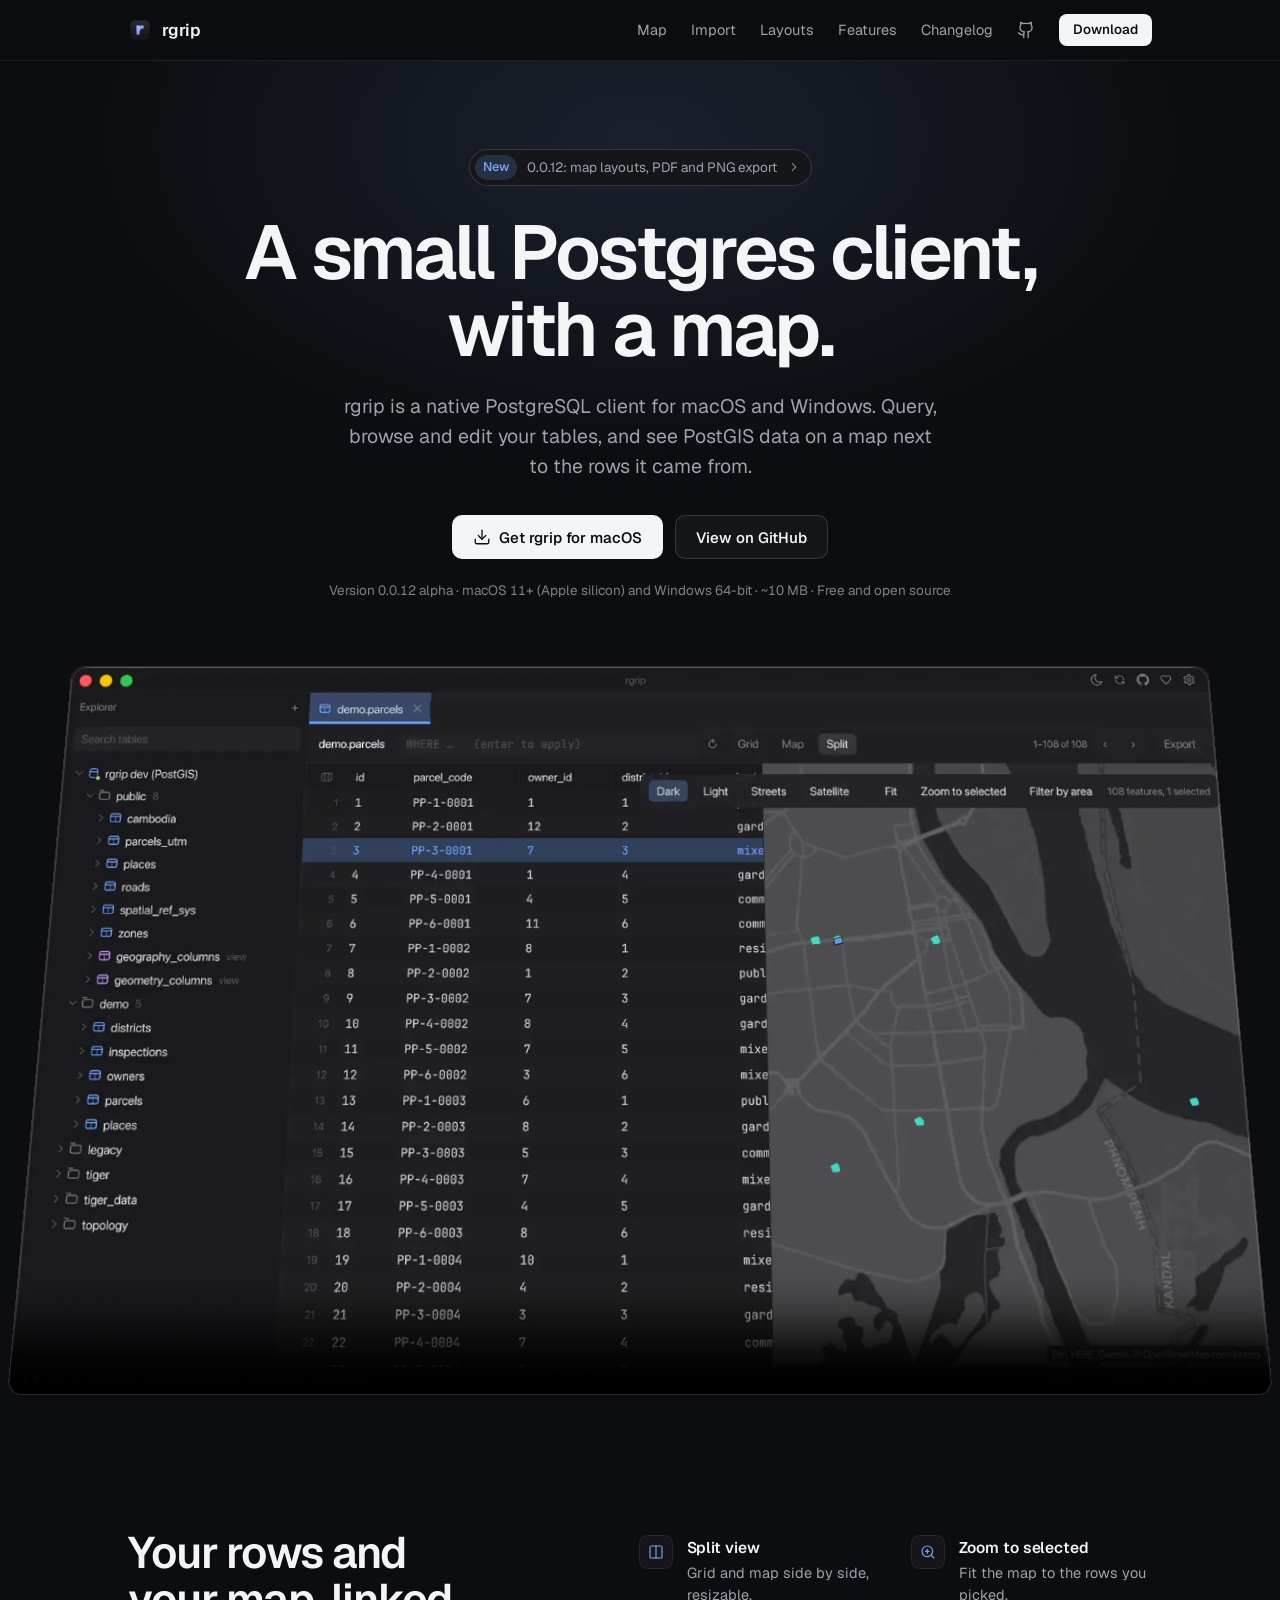
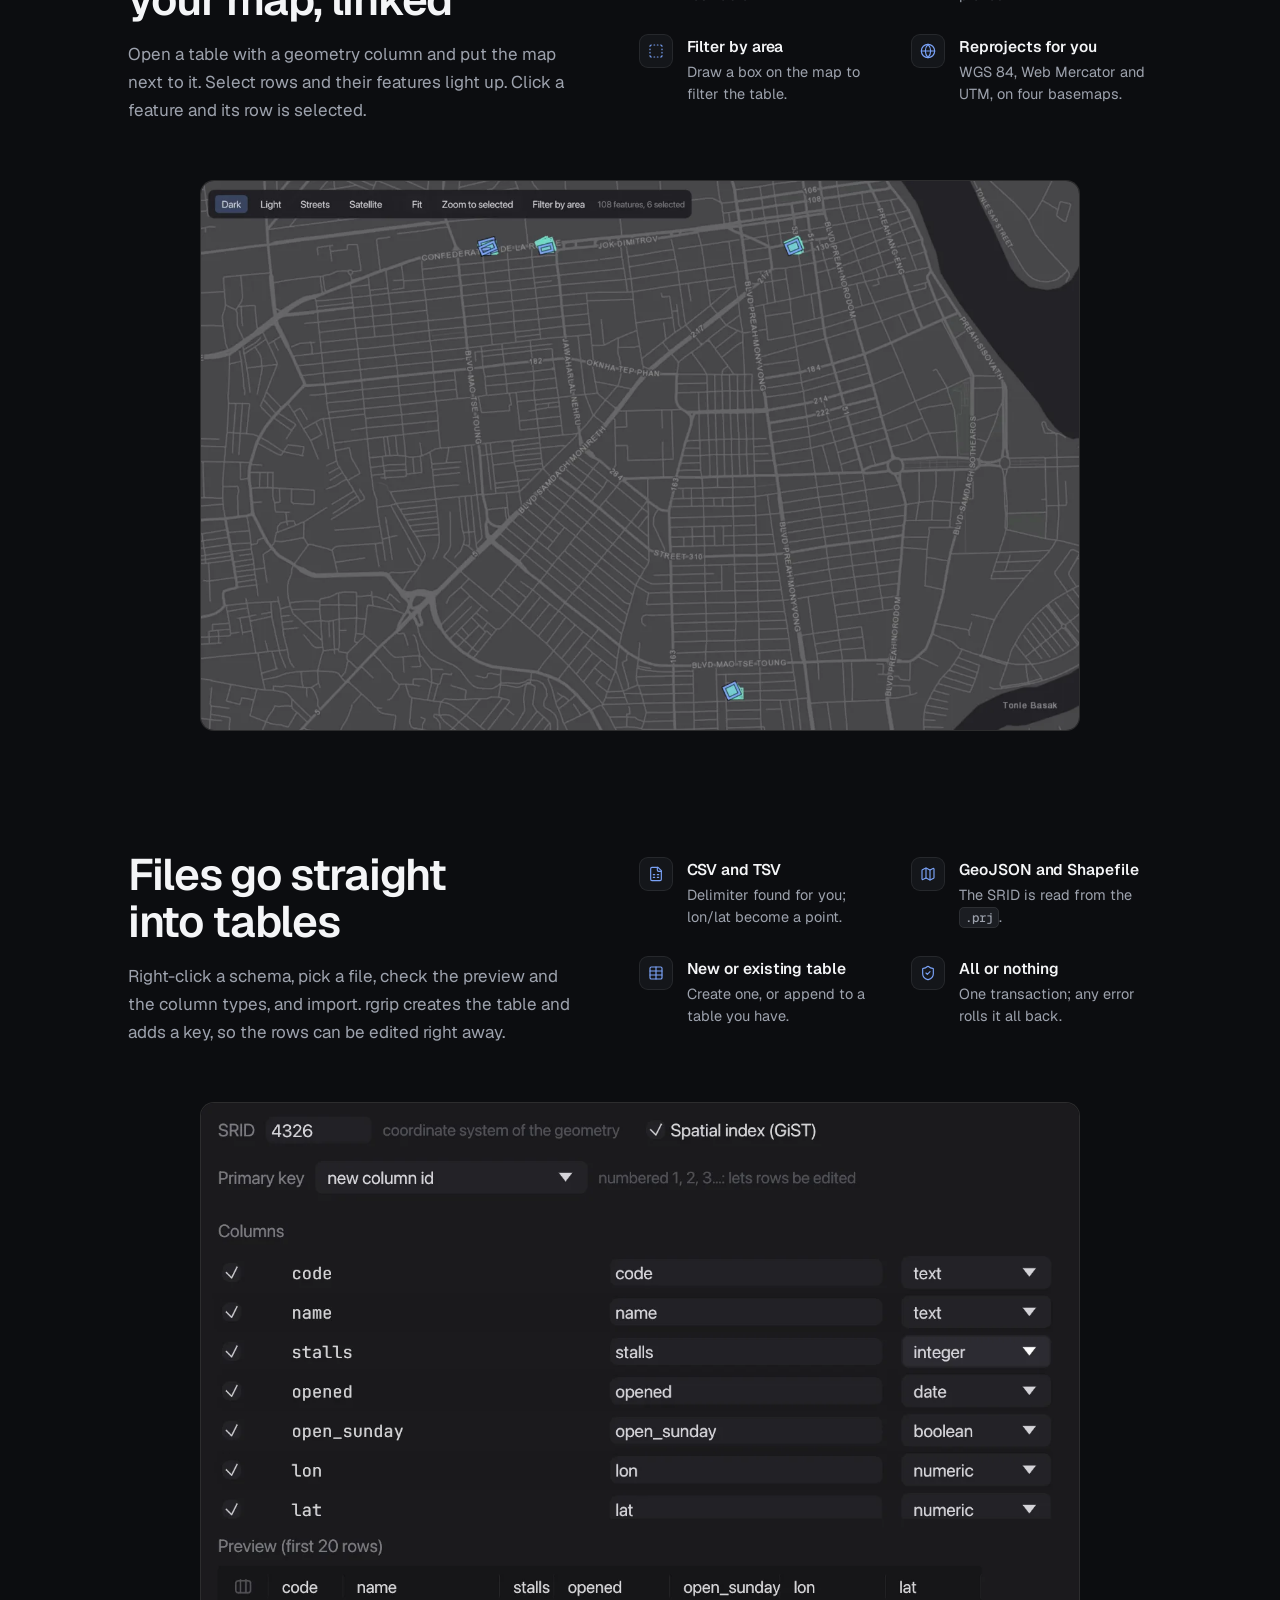
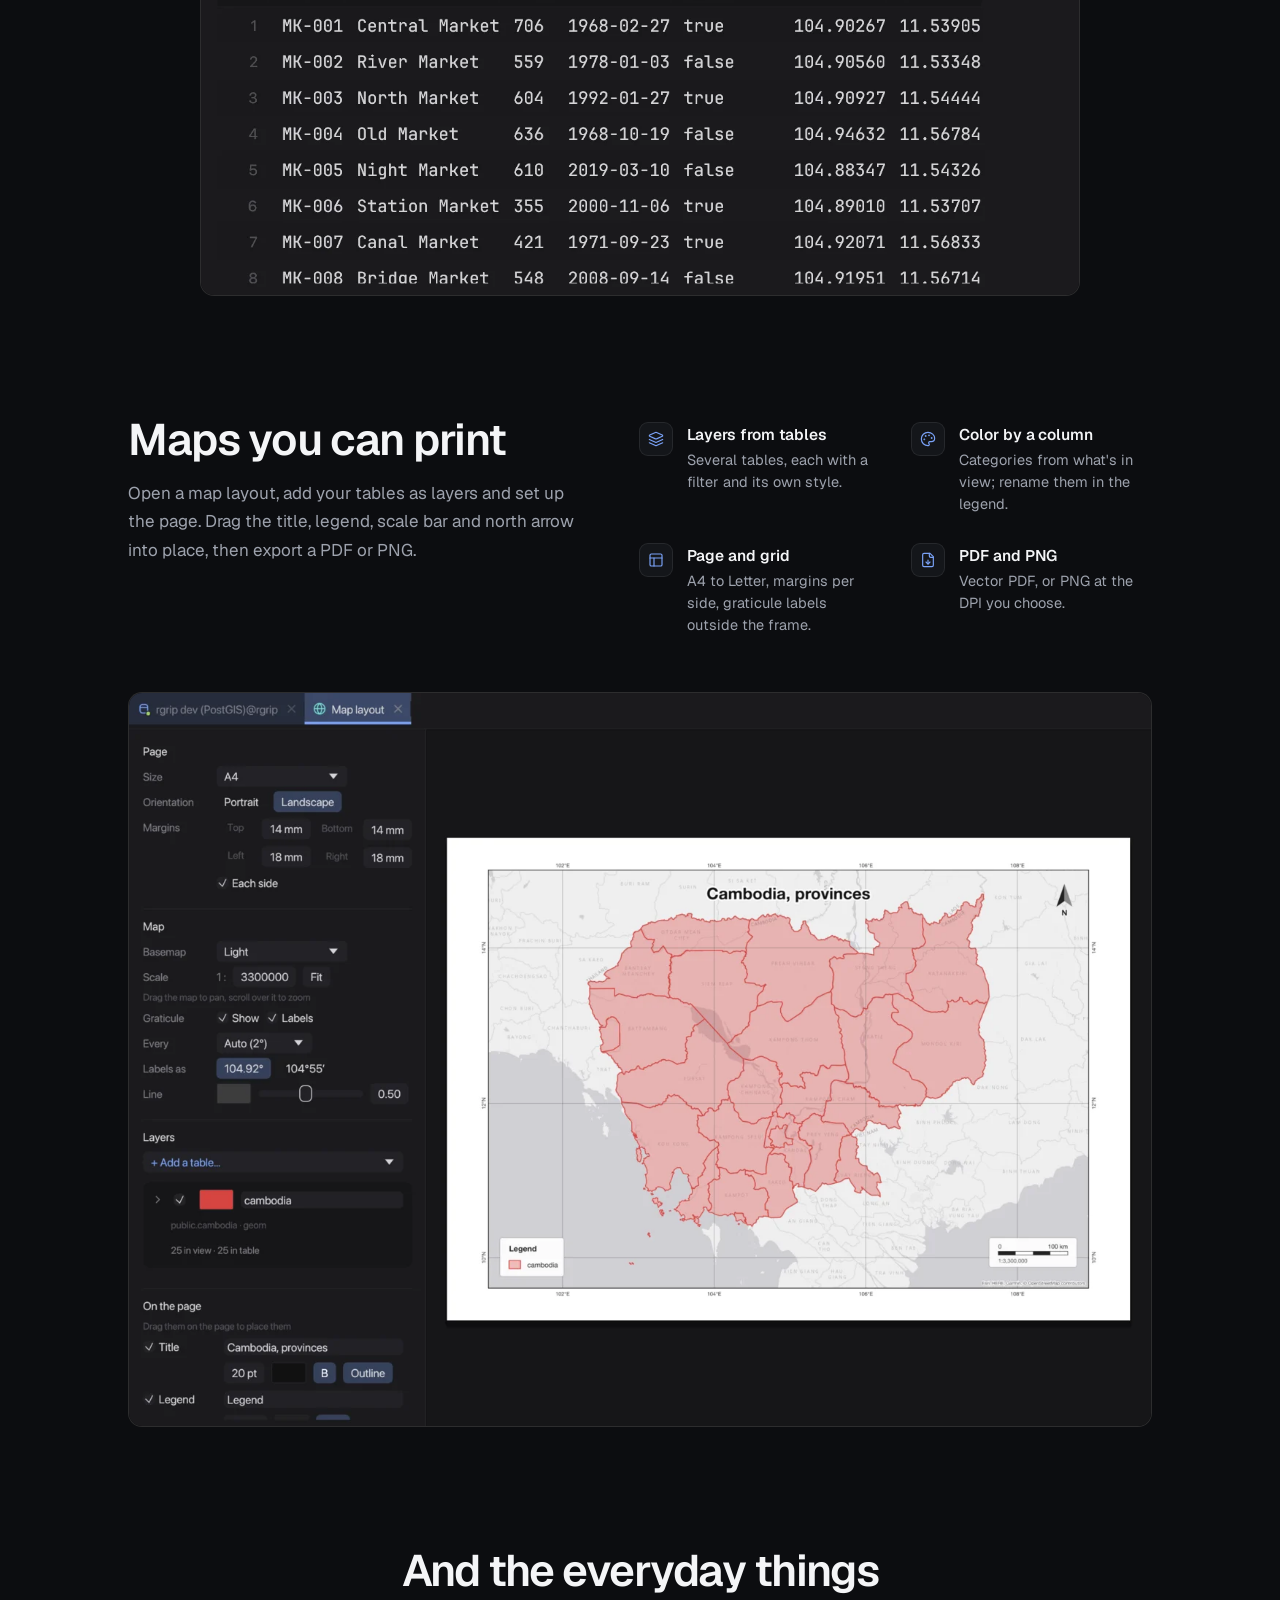
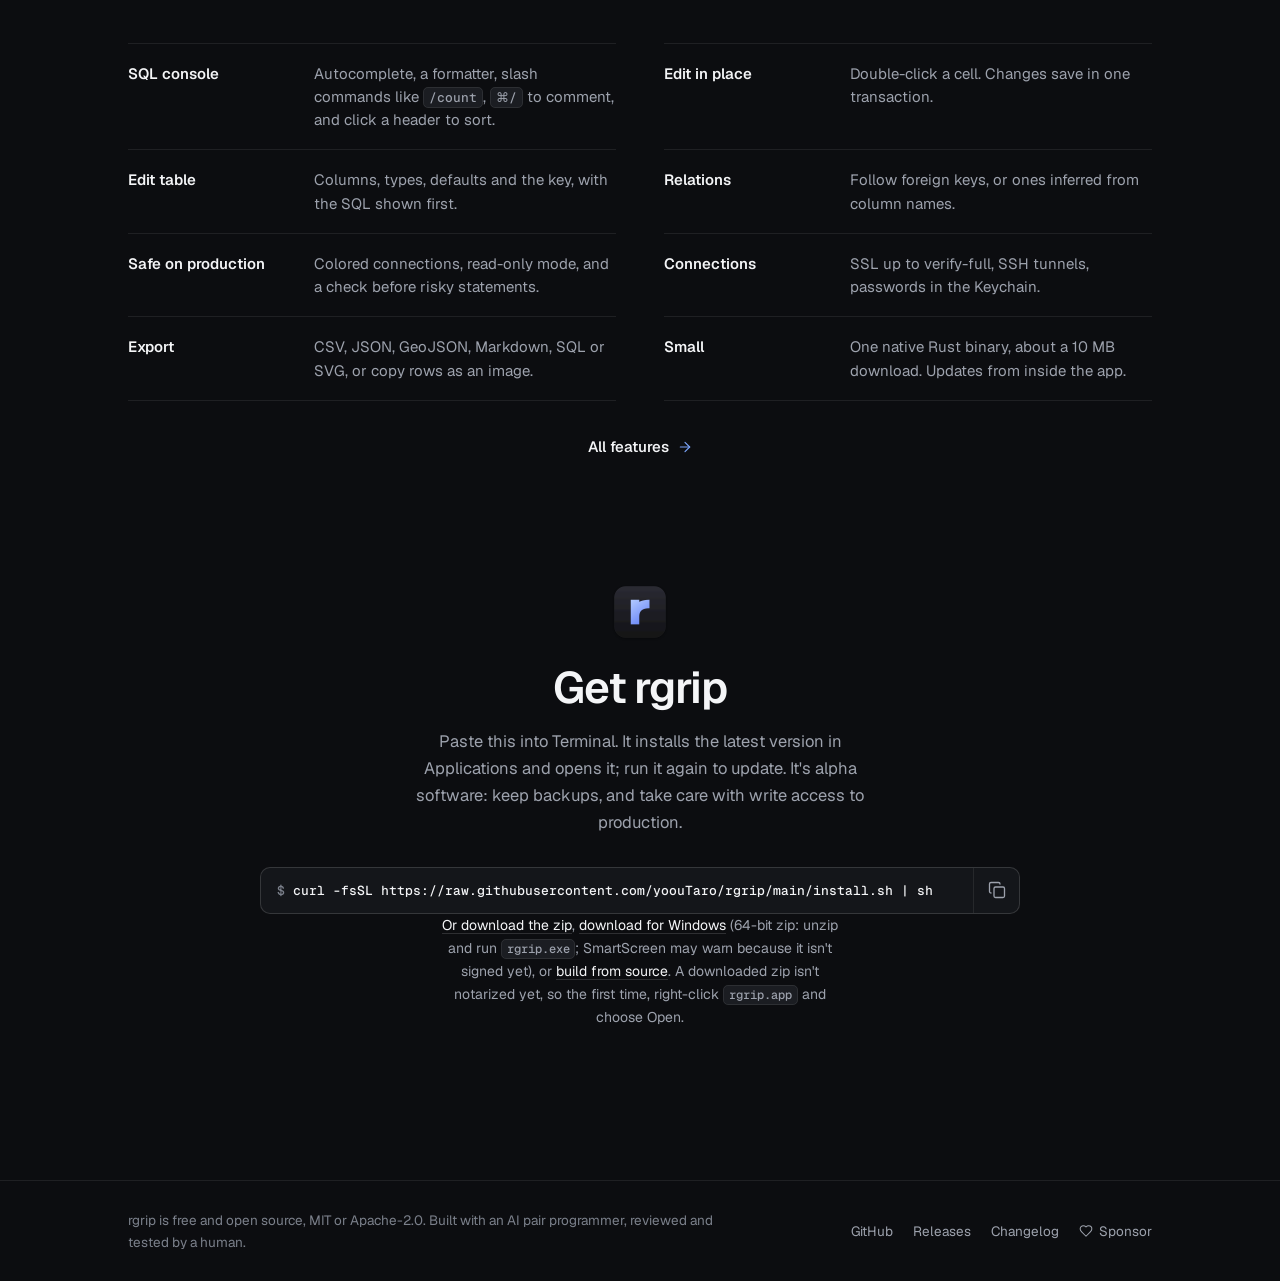
==== commit 4ed9245d: "Site: add Windows download and a workflow that builds the Windows zip Co-Authored-By: Claude Sonnet " ====
--- a/site/index.html
+++ b/site/index.html
@@ -4,7 +4,7 @@
   <meta charset="utf-8">
   <meta name="viewport" content="width=device-width, initial-scale=1">
   <title>rgrip: a small Postgres client, with a map</title>
-  <meta name="description" content="A small native PostgreSQL client for macOS with a built-in map for PostGIS data. Free and open source.">
+  <meta name="description" content="A small native PostgreSQL client for macOS and Windows with a built-in map for PostGIS data. Free and open source.">
   <meta name="theme-color" content="#0c0d10">
   <link rel="icon" type="image/png" href="img/icon.png">
   <link rel="apple-touch-icon" href="img/icon.png">
@@ -13,12 +13,12 @@
   <meta property="og:type" content="website">
   <meta property="og:site_name" content="rgrip">
   <meta property="og:title" content="rgrip: a small Postgres client, with a map">
-  <meta property="og:description" content="A small native PostgreSQL client for macOS with a built-in map for PostGIS data. Free and open source.">
+  <meta property="og:description" content="A small native PostgreSQL client for macOS and Windows with a built-in map for PostGIS data. Free and open source.">
   <meta property="og:url" content="https://yoouTaro.github.io/rgrip/">
   <meta property="og:image" content="https://yoouTaro.github.io/rgrip/img/og.png">
   <meta name="twitter:card" content="summary_large_image">
   <meta name="twitter:title" content="rgrip: a small Postgres client, with a map">
-  <meta name="twitter:description" content="A small native PostgreSQL client for macOS with a built-in map for PostGIS data. Free and open source.">
+  <meta name="twitter:description" content="A small native PostgreSQL client for macOS and Windows with a built-in map for PostGIS data. Free and open source.">
   <meta name="twitter:image" content="https://yoouTaro.github.io/rgrip/img/og.png">
 
   <link rel="preload" href="fonts/geist.woff2" as="font" type="font/woff2" crossorigin>
@@ -50,12 +50,12 @@
       <div class="wrap">
         <a class="pill" href="https://github.com/yoouTaro/rgrip/releases/tag/v0.0.12-alpha"><span class="pill-tag">New</span><span><span data-version>0.0.12</span>: map layouts, PDF and PNG export</span><svg class="ico" viewBox="0 0 24 24" aria-hidden="true"><path d="m9 18 6-6-6-6"/></svg></a>
         <h1>A small Postgres client,<br>with a map.</h1>
-        <p class="lead">rgrip is a native PostgreSQL client for macOS. Query, browse and edit your tables, and see PostGIS data on a map next to the rows it came from.</p>
+        <p class="lead">rgrip is a native PostgreSQL client for macOS and Windows. Query, browse and edit your tables, and see PostGIS data on a map next to the rows it came from.</p>
         <div class="cta">
           <a class="btn btn-primary" href="#download"><svg class="ico" viewBox="0 0 24 24" aria-hidden="true"><path d="M12 15V3"/><path d="M21 15v4a2 2 0 0 1-2 2H5a2 2 0 0 1-2-2v-4"/><path d="m7 10 5 5 5-5"/></svg><span>Get rgrip for macOS</span></a>
           <a class="btn btn-ghost" href="https://github.com/yoouTaro/rgrip">View on GitHub</a>
         </div>
-        <p class="fine">Version <span data-version>0.0.12</span> alpha · macOS 11+ · Apple silicon · ~10 MB · Free and open source</p>
+        <p class="fine">Version <span data-version>0.0.12</span> alpha · macOS 11+ (Apple silicon) and Windows 64-bit · ~10 MB · Free and open source</p>
       </div>
       <div class="wrap wrap-wide">
         <figure class="shot shot-hero">
@@ -153,7 +153,7 @@
           <code class="cmd-text" tabindex="0">curl -fsSL https://raw.githubusercontent.com/yoouTaro/rgrip/main/install.sh | sh</code>
           <button class="cmd-copy" type="button" data-copy="curl -fsSL https://raw.githubusercontent.com/yoouTaro/rgrip/main/install.sh | sh" aria-label="Copy command"><svg class="ico ico-copy" viewBox="0 0 24 24" aria-hidden="true"><rect width="14" height="14" x="8" y="8" rx="2"/><path d="M4 16c-1.1 0-2-.9-2-2V4c0-1.1.9-2 2-2h10c1.1 0 2 .9 2 2"/></svg><svg class="ico ico-check" viewBox="0 0 24 24" aria-hidden="true"><path d="M20 6 9 17l-5-5"/></svg></button>
         </div>
-        <p class="alt"><a data-download href="https://github.com/yoouTaro/rgrip/releases">Or download the zip</a>, or <a href="https://github.com/yoouTaro/rgrip#build-from-source">build from source</a>. A downloaded zip isn't notarized yet, so the first time, right-click <code>rgrip.app</code> and choose Open.</p>
+        <p class="alt"><a data-download href="https://github.com/yoouTaro/rgrip/releases">Or download the zip</a>, <a data-download-windows href="https://github.com/yoouTaro/rgrip/releases">download for Windows</a> (64-bit zip: unzip and run <code>rgrip.exe</code>; SmartScreen may warn because it isn't signed yet), or <a href="https://github.com/yoouTaro/rgrip#build-from-source">build from source</a>. A downloaded zip isn't notarized yet, so the first time, right-click <code>rgrip.app</code> and choose Open.</p>
       </div>
     </section>
   </main>
